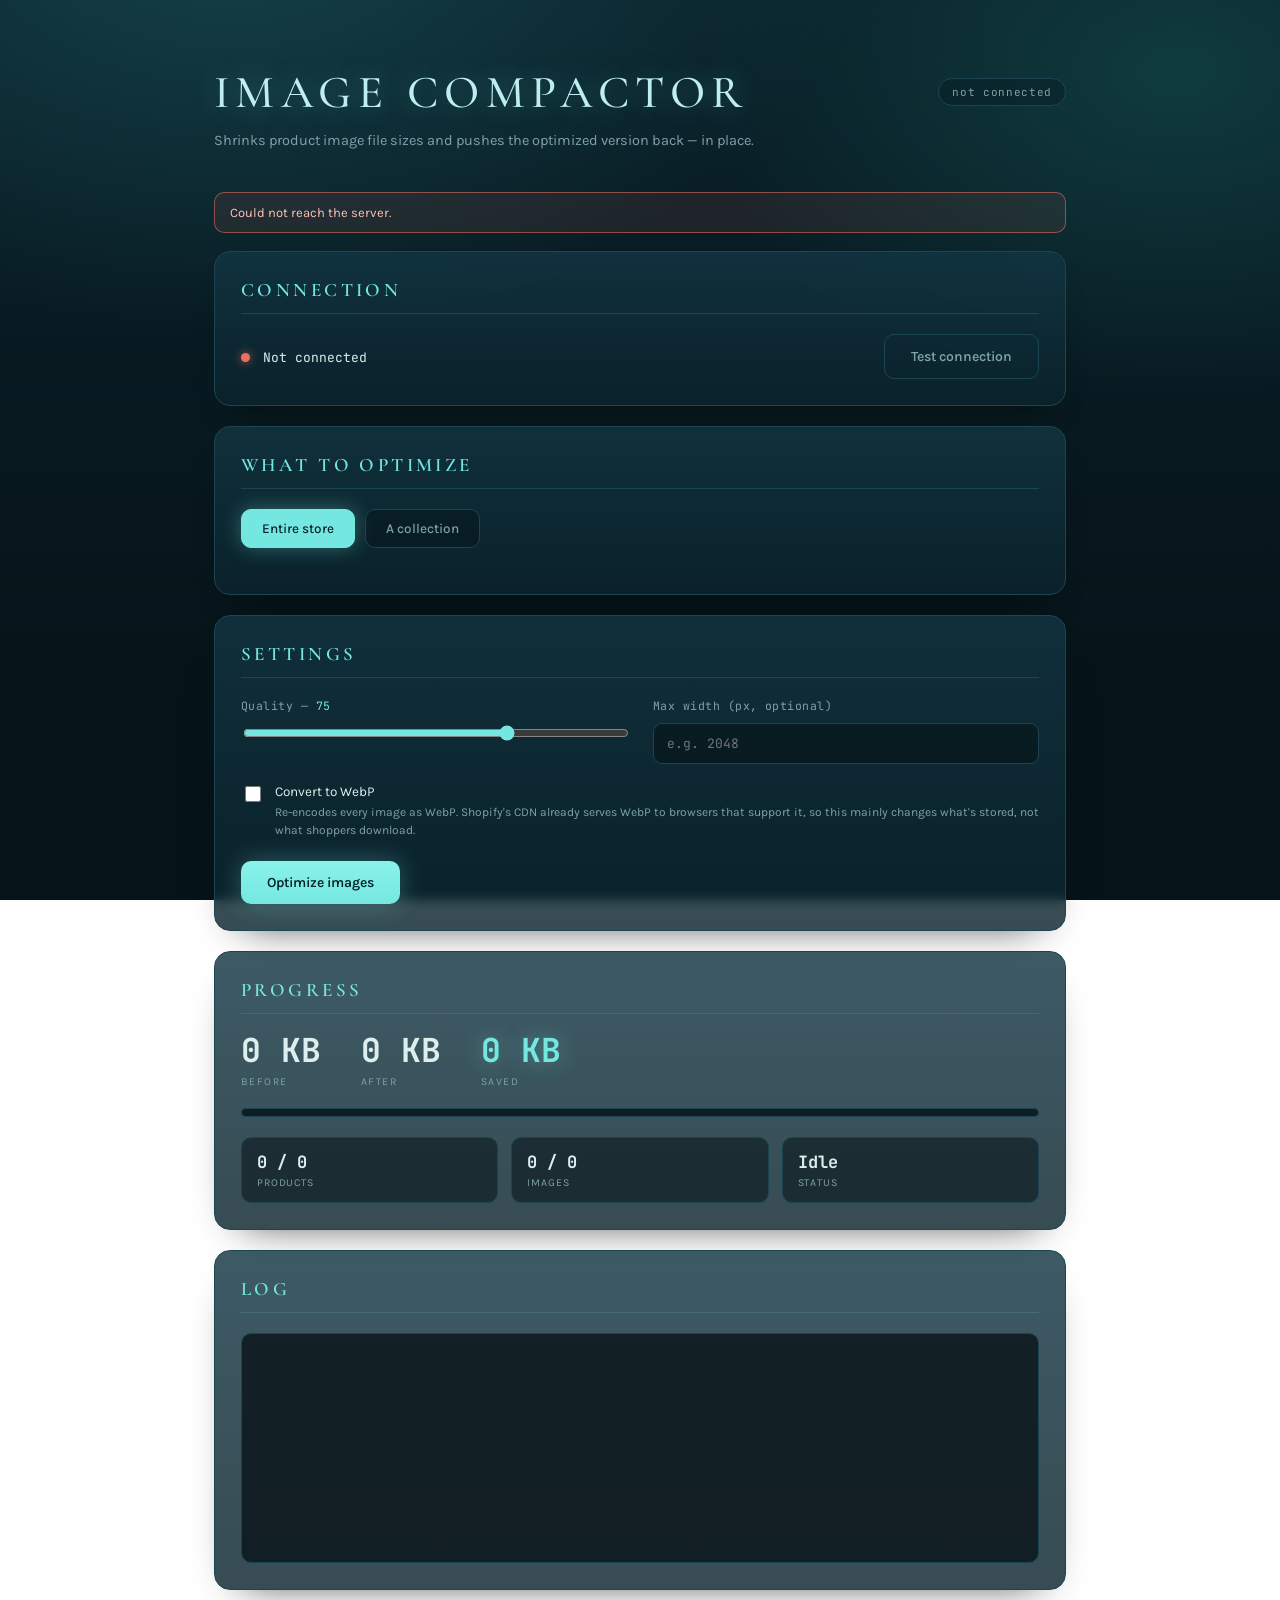
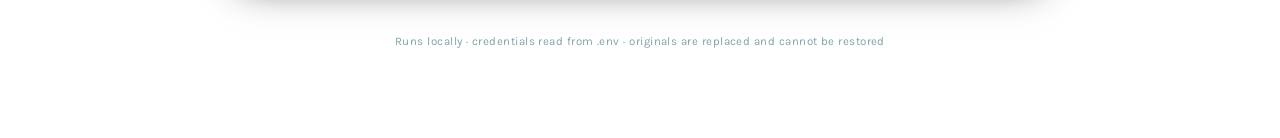
==== templates/index.html @ 8035ce1a "Shopify image optimizer with collection and product scoping" ====
<!DOCTYPE html>
<html lang="en">
<head>
<meta charset="UTF-8">
<meta name="viewport" content="width=device-width, initial-scale=1.0">
<title>Image Compactor — Shopify</title>
<link rel="preconnect" href="https://fonts.googleapis.com">
<link rel="preconnect" href="https://fonts.gstatic.com" crossorigin>
<link href="https://fonts.googleapis.com/css2?family=Cormorant+Garamond:wght@400;500;600&family=Karla:wght@400;500;600&family=JetBrains+Mono:wght@400;500;700&display=swap" rel="stylesheet">
<style>
  :root {
    --abyss:      #061419;
    --deep:       #0a2029;
    --panel:      #0e2c37;
    --panel-soft: #123643;
    --line:       #1b4553;
    --mist:       #dcefee;
    --fog:        #7fa2a9;
    --glow:       #74e8e0;
    --glow-deep:  #2b7d78;
    --ember:      #e0794f;
    --danger:     #ef6f5e;
    --moss:       #7fa85f;

    --display: 'Cormorant Garamond', serif;
    --body:    'Karla', sans-serif;
    --mono:    'JetBrains Mono', monospace;
  }
  * { box-sizing: border-box; }

  body {
    margin: 0;
    min-height: 100vh;
    color: var(--mist);
    font-family: var(--body);
    background:
      radial-gradient(1100px 700px at 18% -8%, #14414a 0%, transparent 58%),
      radial-gradient(900px 600px at 92% 8%, #0f3b3f 0%, transparent 55%),
      linear-gradient(180deg, var(--deep) 0%, var(--abyss) 78%);
    background-attachment: fixed;
  }

  /* ---- ambient spores (signature) ---- */
  .spores { position: fixed; inset: 0; pointer-events: none; overflow: hidden; z-index: 0; }
  .spore {
    position: absolute;
    width: 3px; height: 3px;
    border-radius: 50%;
    background: var(--glow);
    opacity: 0;
    box-shadow: 0 0 8px var(--glow), 0 0 18px rgba(116,232,224,0.55);
    animation: drift linear infinite;
  }
  @keyframes drift {
    0%   { transform: translate3d(0, 12vh, 0) scale(0.7); opacity: 0; }
    15%  { opacity: 0.85; }
    70%  { opacity: 0.5; }
    100% { transform: translate3d(22px, -85vh, 0) scale(1.15); opacity: 0; }
  }
  @media (prefers-reduced-motion: reduce) {
    .spore { animation: none; opacity: 0.35; }
    * { transition: none !important; }
  }

  .wrap { position: relative; z-index: 1; max-width: 900px; margin: 0 auto; padding: 64px 24px 90px; }

  header { display: flex; align-items: center; justify-content: space-between; gap: 14px; flex-wrap: wrap; }
  h1 {
    font-family: var(--display);
    font-weight: 500;
    font-size: 46px;
    letter-spacing: 0.14em;
    text-transform: uppercase;
    margin: 0;
    color: #bfeef0;
    text-shadow: 0 0 26px rgba(116,232,224,0.35), 0 0 60px rgba(116,232,224,0.14);
  }
  .tag {
    font-family: var(--mono); font-size: 11px; letter-spacing: 0.06em;
    color: var(--fog); padding: 6px 13px;
    border: 1px solid var(--line); border-radius: 100px;
    background: rgba(9,32,40,0.6);
  }
  .sub {
    color: var(--fog); font-size: 14.5px; margin: 10px 0 40px; max-width: 60ch;
    line-height: 1.55;
  }

  .panel {
    background: linear-gradient(180deg, rgba(18,54,67,0.82), rgba(11,36,45,0.82));
    border: 1px solid var(--line);
    border-radius: 16px;
    padding: 26px;
    margin-bottom: 20px;
    backdrop-filter: blur(6px);
    box-shadow: 0 18px 40px -28px rgba(0,0,0,0.9);
  }
  .panel h2 {
    font-family: var(--display);
    font-size: 19px; font-weight: 600;
    letter-spacing: 0.18em; text-transform: uppercase;
    color: var(--glow);
    margin: 0 0 20px;
    padding-bottom: 12px;
    border-bottom: 1px solid rgba(116,232,224,0.14);
  }
  .row { display: flex; align-items: center; justify-content: space-between; gap: 16px; flex-wrap: wrap; }

  .status-dot {
    width: 9px; height: 9px; border-radius: 50%; background: var(--fog);
    display: inline-block; margin-right: 9px;
  }
  .status-dot.live { background: var(--glow); box-shadow: 0 0 10px var(--glow), 0 0 22px rgba(116,232,224,0.6); animation: breathe 2s infinite; }
  .status-dot.err { background: var(--danger); box-shadow: 0 0 10px rgba(239,111,94,0.7); }
  @keyframes breathe { 0%,100% { opacity: 1; } 50% { opacity: 0.35; } }

  /* ---- scope ---- */
  .segmented { display: flex; gap: 10px; flex-wrap: wrap; margin-bottom: 20px; }
  .seg {
    font-family: var(--body); font-weight: 500; font-size: 13.5px;
    padding: 11px 20px; border-radius: 10px;
    border: 1px solid var(--line);
    background: rgba(6,20,25,0.5); color: var(--fog);
    cursor: pointer; transition: all .18s ease;
  }
  .seg:hover { color: var(--mist); border-color: var(--glow-deep); }
  .seg.active {
    color: #08222a; background: var(--glow); border-color: var(--glow);
    box-shadow: 0 0 20px rgba(116,232,224,0.35);
  }
  select, input[type=number] {
    width: 100%; background: rgba(6,20,25,0.65);
    border: 1px solid var(--line); color: var(--mist);
    padding: 11px 13px; border-radius: 9px;
    font-family: var(--mono); font-size: 13px;
  }
  select:focus, input:focus { outline: 2px solid var(--glow-deep); outline-offset: 1px; }
  .hidden { display: none !important; }

  /* ---- picker ---- */
  .picker-bar { display: flex; align-items: center; justify-content: space-between; gap: 12px; margin: 18px 0 10px; flex-wrap: wrap; }
  .picker-count { font-family: var(--mono); font-size: 11.5px; color: var(--fog); letter-spacing: 0.03em; }
  .picker-count b { color: var(--glow); font-weight: 700; }
  .link-btn {
    background: none; border: none; color: var(--fog);
    font-family: var(--mono); font-size: 11.5px; cursor: pointer;
    padding: 5px 7px; border-radius: 5px;
  }
  .link-btn:hover { color: var(--glow); }
  .product-list {
    border: 1px solid var(--line); border-radius: 10px;
    max-height: 310px; overflow-y: auto;
    background: rgba(5,17,22,0.6);
  }
  .product-list::-webkit-scrollbar { width: 9px; }
  .product-list::-webkit-scrollbar-thumb { background: var(--glow-deep); border-radius: 5px; }
  .p-row {
    display: flex; align-items: center; gap: 13px;
    padding: 11px 15px; border-bottom: 1px solid rgba(27,69,83,0.7); cursor: pointer;
  }
  .p-row:last-child { border-bottom: none; }
  .p-row:hover { background: rgba(116,232,224,0.05); }
  .p-row input[type=checkbox] { accent-color: var(--glow); width: 16px; height: 16px; flex: none; }
  .p-thumb { width: 36px; height: 36px; border-radius: 7px; object-fit: cover; background: var(--panel-soft); flex: none; }
  .p-title { flex: 1; font-size: 13.5px; }
  .p-meta { font-family: var(--mono); font-size: 11px; color: var(--fog); flex: none; }
  .picker-empty { padding: 26px 15px; color: var(--fog); font-size: 13px; text-align: center; }

  /* ---- settings ---- */
  .controls { display: flex; gap: 26px; flex-wrap: wrap; margin-bottom: 20px; }
  .field { flex: 1; min-width: 190px; }
  .field label {
    display: block; font-size: 11.5px; color: var(--fog);
    margin-bottom: 10px; font-family: var(--mono); letter-spacing: 0.04em;
  }
  .field input[type=range] { width: 100%; accent-color: var(--glow); }
  .field .val { font-family: var(--mono); color: var(--glow); }
  .toggle { display: flex; align-items: flex-start; gap: 11px; margin-bottom: 22px; cursor: pointer; font-size: 13.5px; }
  .toggle input { accent-color: var(--ember); width: 16px; height: 16px; margin-top: 2px; flex: none; }
  .toggle .hint { display: block; color: var(--fog); font-size: 12px; margin-top: 4px; line-height: 1.5; }

  button {
    font-family: var(--body); font-weight: 600; font-size: 14px;
    border: none; border-radius: 10px; padding: 13px 26px; cursor: pointer;
    transition: transform .1s ease, box-shadow .2s ease, opacity .15s ease;
  }
  button:active { transform: scale(0.97); }
  button:disabled { opacity: 0.35; cursor: not-allowed; box-shadow: none; }
  .btn-primary {
    background: linear-gradient(180deg, #8af2ea, var(--glow));
    color: #04222a;
    box-shadow: 0 0 24px rgba(116,232,224,0.3);
  }
  .btn-primary:hover:not(:disabled) { box-shadow: 0 0 34px rgba(116,232,224,0.5); }
  .btn-ghost { background: transparent; color: var(--fog); border: 1px solid var(--line); }
  .btn-ghost:hover:not(:disabled) { color: var(--mist); border-color: var(--glow-deep); }

  /* ---- progress ---- */
  .meter { display: flex; align-items: flex-end; gap: 40px; margin-bottom: 20px; flex-wrap: wrap; }
  .stat .num { font-family: var(--mono); font-size: 33px; font-weight: 700; line-height: 1; }
  .stat .num.saved { color: var(--glow); text-shadow: 0 0 22px rgba(116,232,224,0.4); }
  .stat .label {
    font-size: 10.5px; color: var(--fog); text-transform: uppercase;
    letter-spacing: 0.14em; margin-top: 8px;
  }
  .bar-track {
    height: 9px; background: rgba(5,17,22,0.8); border-radius: 100px;
    overflow: hidden; border: 1px solid var(--line);
  }
  .bar-fill {
    height: 100%; width: 0%;
    background: linear-gradient(90deg, var(--glow-deep), var(--glow));
    box-shadow: 0 0 16px rgba(116,232,224,0.65);
    transition: width .45s ease;
  }
  .grid3 { display: grid; grid-template-columns: repeat(3, 1fr); gap: 13px; margin-top: 20px; }
  .mini { background: rgba(5,17,22,0.55); border: 1px solid var(--line); border-radius: 10px; padding: 13px 15px; }
  .mini .n { font-family: var(--mono); font-size: 17px; font-weight: 700; }
  .mini .l { font-size: 10.5px; color: var(--fog); margin-top: 3px; letter-spacing: 0.08em; text-transform: uppercase; }

  .log {
    background: rgba(4,14,18,0.75); border: 1px solid var(--line); border-radius: 10px;
    padding: 16px 18px; height: 230px; overflow-y: auto;
    font-family: var(--mono); font-size: 12.5px; color: #a8c4c9; line-height: 1.65;
  }
  .log div.err-line { color: var(--danger); }
  .log div.ok-line { color: var(--glow); }
  .log::-webkit-scrollbar { width: 9px; }
  .log::-webkit-scrollbar-thumb { background: var(--glow-deep); border-radius: 5px; }

  .error-banner {
    background: rgba(239,111,94,0.09); border: 1px solid rgba(239,111,94,0.55);
    color: #ffc3b6; padding: 12px 15px; border-radius: 10px;
    font-size: 13px; margin-bottom: 18px; display: none;
  }
  footer {
    text-align: center; color: var(--fog); font-size: 11.5px;
    margin-top: 44px; letter-spacing: 0.04em;
  }
  @media (max-width: 600px) {
    h1 { font-size: 34px; }
    .grid3 { grid-template-columns: 1fr; }
    .meter { gap: 26px; }
  }
</style>
</head>
<body>
<div class="spores" id="spores" aria-hidden="true"></div>

<div class="wrap">
  <header>
    <h1>Image Compactor</h1>
    <span class="tag" id="shop-tag">not connected</span>
  </header>
  <p class="sub">Shrinks product image file sizes and pushes the optimized version back — in place.</p>

  <div class="error-banner" id="error-banner"></div>

  <div class="panel">
    <h2>Connection</h2>
    <div class="row">
      <div>
        <span class="status-dot" id="conn-dot"></span>
        <span id="conn-text" style="font-family: var(--mono); font-size: 13px;">Checking .env credentials…</span>
      </div>
      <button class="btn-ghost" id="test-btn">Test connection</button>
    </div>
  </div>

  <div class="panel">
    <h2>What to optimize</h2>
    <div class="segmented">
      <button class="seg active" data-scope="store">Entire store</button>
      <button class="seg" data-scope="collection">A collection</button>
    </div>

    <div id="collection-area" class="hidden">
      <div class="field">
        <label>Collection</label>
        <select id="collection-select"><option value="">Loading collections…</option></select>
      </div>

      <div class="picker-bar">
        <span class="picker-count" id="picker-count">No products loaded</span>
        <span>
          <button class="link-btn" id="select-all">Select all</button>
          <button class="link-btn" id="select-none">Clear</button>
        </span>
      </div>
      <div class="product-list" id="product-list">
        <div class="picker-empty">Choose a collection to list its products.</div>
      </div>
    </div>
  </div>

  <div class="panel">
    <h2>Settings</h2>
    <div class="controls">
      <div class="field">
        <label>Quality — <span class="val" id="quality-val">75</span></label>
        <input type="range" id="quality" min="30" max="95" value="75">
      </div>
      <div class="field">
        <label>Max width (px, optional)</label>
        <input type="number" id="max-width" placeholder="e.g. 2048" min="200">
      </div>
    </div>
    <label class="toggle">
      <input type="checkbox" id="force-webp">
      <span>Convert to WebP
        <span class="hint">Re-encodes every image as WebP. Shopify's CDN already serves WebP to browsers that support it, so this mainly changes what's stored, not what shoppers download.</span>
      </span>
    </label>
    <div class="row">
      <button class="btn-primary" id="start-btn">Optimize images</button>
      <button class="btn-ghost" id="stop-btn" style="display:none;">Stop</button>
    </div>
  </div>

  <div class="panel">
    <h2>Progress</h2>
    <div class="meter">
      <div class="stat"><div class="num" id="before-num">0 KB</div><div class="label">Before</div></div>
      <div class="stat"><div class="num" id="after-num">0 KB</div><div class="label">After</div></div>
      <div class="stat"><div class="num saved" id="saved-num">0 KB</div><div class="label">Saved</div></div>
    </div>
    <div class="bar-track"><div class="bar-fill" id="bar-fill"></div></div>
    <div class="grid3">
      <div class="mini"><div class="n" id="mini-products">0 / 0</div><div class="l">Products</div></div>
      <div class="mini"><div class="n" id="mini-images">0 / 0</div><div class="l">Images</div></div>
      <div class="mini"><div class="n" id="mini-status">Idle</div><div class="l">Status</div></div>
    </div>
  </div>

  <div class="panel">
    <h2>Log</h2>
    <div class="log" id="log"></div>
  </div>

  <footer>Runs locally · credentials read from .env · originals are replaced and cannot be restored</footer>
</div>

<script>
const $ = id => document.getElementById(id);

/* ambient spores */
(function () {
  const layer = $('spores');
  for (let i = 0; i < 16; i++) {
    const s = document.createElement('span');
    s.className = 'spore';
    s.style.left = Math.random() * 100 + '%';
    s.style.bottom = '-10px';
    s.style.animationDuration = (16 + Math.random() * 18) + 's';
    s.style.animationDelay = (-Math.random() * 24) + 's';
    const scale = 0.6 + Math.random() * 1.1;
    s.style.width = s.style.height = (3 * scale).toFixed(1) + 'px';
    layer.appendChild(s);
  }
})();

const qualityEl = $('quality'), qualityVal = $('quality-val');
const maxWidthEl = $('max-width'), forceWebpEl = $('force-webp');
const startBtn = $('start-btn'), stopBtn = $('stop-btn'), testBtn = $('test-btn');
const connDot = $('conn-dot'), connText = $('conn-text'), shopTag = $('shop-tag');
const errorBanner = $('error-banner'), logEl = $('log');
const collectionArea = $('collection-area'), collectionSelect = $('collection-select');
const productList = $('product-list'), pickerCount = $('picker-count');

let scope = 'store';
let products = [];
let selected = new Set();
let collectionsLoaded = false;

qualityEl.addEventListener('input', () => qualityVal.textContent = qualityEl.value);

function fmtBytes(n) {
  if (n >= 1024 * 1024) return (n / (1024 * 1024)).toFixed(2) + ' MB';
  return Math.round(n / 1024) + ' KB';
}
function showError(msg) { errorBanner.style.display = 'block'; errorBanner.textContent = msg; }
function hideError() { errorBanner.style.display = 'none'; }

/* ---------- scope ---------- */
document.querySelectorAll('.seg').forEach(btn => {
  btn.addEventListener('click', () => {
    document.querySelectorAll('.seg').forEach(b => b.classList.remove('active'));
    btn.classList.add('active');
    scope = btn.dataset.scope;
    collectionArea.classList.toggle('hidden', scope !== 'collection');
    if (scope === 'collection' && !collectionsLoaded) loadCollections();
  });
});

async function loadCollections() {
  try {
    const res = await fetch('/api/collections');
    const data = await res.json();
    if (!data.ok) { showError(data.error); return; }
    collectionsLoaded = true;
    collectionSelect.innerHTML = '<option value="">Choose a collection…</option>';
    data.collections.forEach(c => {
      const opt = document.createElement('option');
      opt.value = c.id;
      opt.textContent = c.products_count != null ? `${c.title} (${c.products_count})` : c.title;
      collectionSelect.appendChild(opt);
    });
    if (!data.collections.length) {
      collectionSelect.innerHTML = '<option value="">No collections found</option>';
    }
  } catch (e) {
    showError('Could not load collections.');
  }
}

collectionSelect.addEventListener('change', () => {
  if (collectionSelect.value) loadProducts(collectionSelect.value);
});

async function loadProducts(collectionId) {
  productList.innerHTML = '<div class="picker-empty">Loading products…</div>';
  pickerCount.textContent = 'Loading…';
  try {
    const res = await fetch('/api/products?collection_id=' + encodeURIComponent(collectionId));
    const data = await res.json();
    if (!data.ok) { showError(data.error); productList.innerHTML = ''; return; }
    products = data.products;
    selected = new Set(products.map(p => p.id));
    renderProducts();
  } catch (e) {
    showError('Could not load products.');
  }
}

function renderProducts() {
  if (!products.length) {
    productList.innerHTML = '<div class="picker-empty">This collection has no products.</div>';
    updateCount();
    return;
  }
  productList.innerHTML = '';
  products.forEach(p => {
    const row = document.createElement('label');
    row.className = 'p-row';

    const cb = document.createElement('input');
    cb.type = 'checkbox';
    cb.checked = selected.has(p.id);
    cb.addEventListener('change', () => {
      cb.checked ? selected.add(p.id) : selected.delete(p.id);
      updateCount();
    });

    const thumb = document.createElement('img');
    thumb.className = 'p-thumb';
    if (p.thumbnail) thumb.src = p.thumbnail;

    const title = document.createElement('span');
    title.className = 'p-title';
    title.textContent = p.title;

    const meta = document.createElement('span');
    meta.className = 'p-meta';
    meta.textContent = p.image_count + (p.image_count === 1 ? ' image' : ' images');

    row.append(cb, thumb, title, meta);
    productList.appendChild(row);
  });
  updateCount();
}

function updateCount() {
  const imgs = products.filter(p => selected.has(p.id)).reduce((s, p) => s + p.image_count, 0);
  pickerCount.innerHTML = products.length
    ? `<b>${selected.size}</b> of ${products.length} products · ${imgs} images`
    : 'No products loaded';
}

$('select-all').addEventListener('click', () => { selected = new Set(products.map(p => p.id)); renderProducts(); });
$('select-none').addEventListener('click', () => { selected = new Set(); renderProducts(); });

/* ---------- job ---------- */
async function testConnection() {
  connDot.className = 'status-dot';
  connText.textContent = 'Testing…';
  try {
    const res = await fetch('/api/test-connection', { method: 'POST' });
    const data = await res.json();
    if (data.ok) {
      connDot.className = 'status-dot live';
      connText.textContent = 'Connected';
      shopTag.textContent = data.shop_name;
      hideError();
    } else {
      connDot.className = 'status-dot err';
      connText.textContent = 'Not connected';
      showError(data.error);
    }
  } catch (e) {
    connDot.className = 'status-dot err';
    connText.textContent = 'Not connected';
    showError('Could not reach the server.');
  }
}

async function startJob() {
  hideError();
  const body = {
    quality: parseInt(qualityEl.value, 10),
    max_width: maxWidthEl.value ? parseInt(maxWidthEl.value, 10) : null,
    force_webp: forceWebpEl.checked,
    scope: scope,
  };

  if (scope === 'collection') {
    if (!collectionSelect.value) { showError('Choose a collection first.'); return; }
    if (!selected.size) { showError('Select at least one product.'); return; }
    if (selected.size === products.length) {
      body.collection_id = collectionSelect.value;
    } else {
      body.scope = 'products';
      body.product_ids = [...selected];
    }
  }

  const res = await fetch('/api/start', {
    method: 'POST',
    headers: { 'Content-Type': 'application/json' },
    body: JSON.stringify(body),
  });
  const data = await res.json();
  if (!data.ok) { showError(data.error); return; }
  startBtn.disabled = true;
  stopBtn.style.display = 'inline-block';
  poll();
}

async function stopJob() { await fetch('/api/stop', { method: 'POST' }); }

let polling = null;

function renderLogLine(line) {
  const div = document.createElement('div');
  if (line.includes('Failed') || line.includes('Error')) div.className = 'err-line';
  else if (line.includes('Optimized')) div.className = 'ok-line';
  div.textContent = line;
  return div;
}

async function poll() {
  if (polling) clearTimeout(polling);
  const res = await fetch('/api/status');
  const s = await res.json();

  $('mini-products').textContent = `${s.processed_products} / ${s.total_products}`;
  $('mini-images').textContent = `${s.processed_images} / ${s.total_images}`;
  $('mini-status').textContent = s.status.charAt(0).toUpperCase() + s.status.slice(1);

  $('before-num').textContent = fmtBytes(s.bytes_before);
  $('after-num').textContent = fmtBytes(s.bytes_after);
  $('saved-num').textContent = fmtBytes(s.bytes_before - s.bytes_after);

  const pct = s.total_images ? Math.round(100 * s.processed_images / s.total_images) : 0;
  $('bar-fill').style.width = pct + '%';

  logEl.innerHTML = '';
  s.log.forEach(line => logEl.appendChild(renderLogLine(line)));
  logEl.scrollTop = logEl.scrollHeight;

  if (s.shop_name) shopTag.textContent = s.shop_name;

  if (s.status === 'running' || s.status === 'scanning') {
    polling = setTimeout(poll, 1200);
  } else {
    startBtn.disabled = false;
    stopBtn.style.display = 'none';
    if (s.status === 'error') showError('Job failed — check the log for details.');
  }
}

startBtn.addEventListener('click', startJob);
stopBtn.addEventListener('click', stopJob);
testBtn.addEventListener('click', testConnection);

testConnection();
poll();
</script>
</body>
</html>
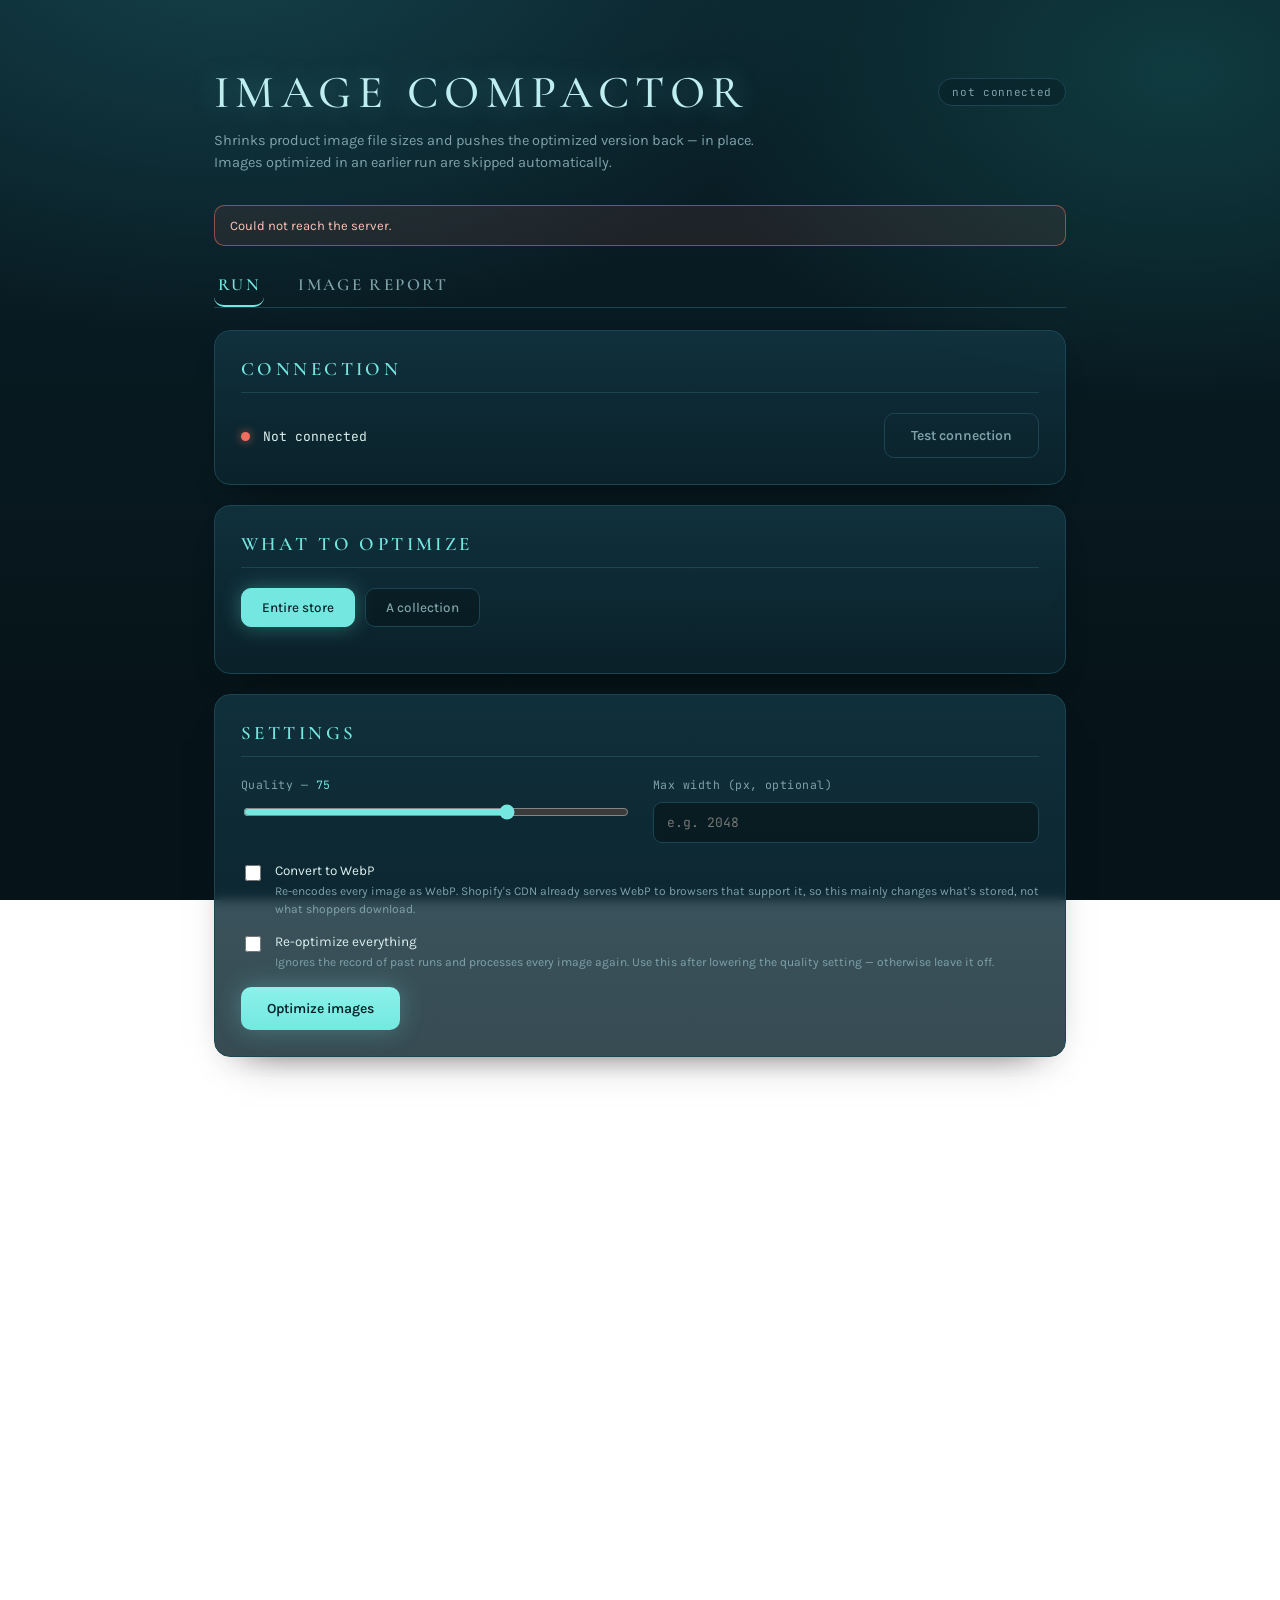
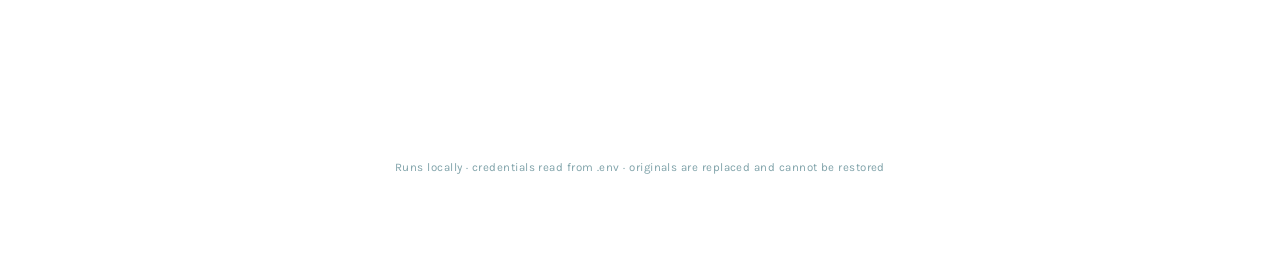
==== commit 1dcdda9e: "chamnge in the image code" ====
--- a/templates/index.html
+++ b/templates/index.html
@@ -9,239 +9,198 @@
 <link href="https://fonts.googleapis.com/css2?family=Cormorant+Garamond:wght@400;500;600&family=Karla:wght@400;500;600&family=JetBrains+Mono:wght@400;500;700&display=swap" rel="stylesheet">
 <style>
   :root {
-    --abyss:      #061419;
-    --deep:       #0a2029;
-    --panel:      #0e2c37;
-    --panel-soft: #123643;
-    --line:       #1b4553;
-    --mist:       #dcefee;
-    --fog:        #7fa2a9;
-    --glow:       #74e8e0;
-    --glow-deep:  #2b7d78;
-    --ember:      #e0794f;
-    --danger:     #ef6f5e;
-    --moss:       #7fa85f;
-
-    --display: 'Cormorant Garamond', serif;
-    --body:    'Karla', sans-serif;
-    --mono:    'JetBrains Mono', monospace;
+    --abyss:#061419; --deep:#0a2029; --panel-soft:#123643; --line:#1b4553;
+    --mist:#dcefee; --fog:#7fa2a9; --glow:#74e8e0; --glow-deep:#2b7d78;
+    --ember:#e0794f; --danger:#ef6f5e; --moss:#8fbf6a;
+    --display:'Cormorant Garamond',serif; --body:'Karla',sans-serif; --mono:'JetBrains Mono',monospace;
   }
   * { box-sizing: border-box; }
-
   body {
-    margin: 0;
-    min-height: 100vh;
-    color: var(--mist);
-    font-family: var(--body);
+    margin:0; min-height:100vh; color:var(--mist); font-family:var(--body);
     background:
       radial-gradient(1100px 700px at 18% -8%, #14414a 0%, transparent 58%),
       radial-gradient(900px 600px at 92% 8%, #0f3b3f 0%, transparent 55%),
       linear-gradient(180deg, var(--deep) 0%, var(--abyss) 78%);
     background-attachment: fixed;
   }
-
-  /* ---- ambient spores (signature) ---- */
-  .spores { position: fixed; inset: 0; pointer-events: none; overflow: hidden; z-index: 0; }
+  .spores { position:fixed; inset:0; pointer-events:none; overflow:hidden; z-index:0; }
   .spore {
-    position: absolute;
-    width: 3px; height: 3px;
-    border-radius: 50%;
-    background: var(--glow);
-    opacity: 0;
-    box-shadow: 0 0 8px var(--glow), 0 0 18px rgba(116,232,224,0.55);
-    animation: drift linear infinite;
+    position:absolute; width:3px; height:3px; border-radius:50%; background:var(--glow); opacity:0;
+    box-shadow:0 0 8px var(--glow), 0 0 18px rgba(116,232,224,.55); animation:drift linear infinite;
   }
   @keyframes drift {
-    0%   { transform: translate3d(0, 12vh, 0) scale(0.7); opacity: 0; }
-    15%  { opacity: 0.85; }
-    70%  { opacity: 0.5; }
-    100% { transform: translate3d(22px, -85vh, 0) scale(1.15); opacity: 0; }
-  }
-  @media (prefers-reduced-motion: reduce) {
-    .spore { animation: none; opacity: 0.35; }
-    * { transition: none !important; }
-  }
-
-  .wrap { position: relative; z-index: 1; max-width: 900px; margin: 0 auto; padding: 64px 24px 90px; }
-
-  header { display: flex; align-items: center; justify-content: space-between; gap: 14px; flex-wrap: wrap; }
+    0% { transform:translate3d(0,12vh,0) scale(.7); opacity:0; }
+    15% { opacity:.85; } 70% { opacity:.5; }
+    100% { transform:translate3d(22px,-85vh,0) scale(1.15); opacity:0; }
+  }
+  @media (prefers-reduced-motion: reduce) { .spore { animation:none; opacity:.35; } * { transition:none !important; } }
+
+  .wrap { position:relative; z-index:1; max-width:900px; margin:0 auto; padding:64px 24px 90px; }
+  header { display:flex; align-items:center; justify-content:space-between; gap:14px; flex-wrap:wrap; }
   h1 {
-    font-family: var(--display);
-    font-weight: 500;
-    font-size: 46px;
-    letter-spacing: 0.14em;
-    text-transform: uppercase;
-    margin: 0;
-    color: #bfeef0;
-    text-shadow: 0 0 26px rgba(116,232,224,0.35), 0 0 60px rgba(116,232,224,0.14);
+    font-family:var(--display); font-weight:500; font-size:46px; letter-spacing:.14em;
+    text-transform:uppercase; margin:0; color:#bfeef0;
+    text-shadow:0 0 26px rgba(116,232,224,.35), 0 0 60px rgba(116,232,224,.14);
   }
   .tag {
-    font-family: var(--mono); font-size: 11px; letter-spacing: 0.06em;
-    color: var(--fog); padding: 6px 13px;
-    border: 1px solid var(--line); border-radius: 100px;
-    background: rgba(9,32,40,0.6);
-  }
-  .sub {
-    color: var(--fog); font-size: 14.5px; margin: 10px 0 40px; max-width: 60ch;
-    line-height: 1.55;
-  }
+    font-family:var(--mono); font-size:11px; letter-spacing:.06em; color:var(--fog);
+    padding:6px 13px; border:1px solid var(--line); border-radius:100px; background:rgba(9,32,40,.6);
+  }
+  .sub { color:var(--fog); font-size:14.5px; margin:10px 0 30px; max-width:60ch; line-height:1.55; }
+
+  /* ---- tabs ---- */
+  .tabs { display:flex; gap:8px; margin-bottom:22px; border-bottom:1px solid var(--line); }
+  .tab {
+    font-family:var(--display); font-size:17px; font-weight:600; letter-spacing:.14em;
+    text-transform:uppercase; background:none; border:none; color:var(--fog);
+    padding:10px 4px; margin-right:22px; cursor:pointer; border-bottom:2px solid transparent;
+    transition:color .18s ease, border-color .18s ease;
+  }
+  .tab:hover { color:var(--mist); }
+  .tab.active { color:var(--glow); border-bottom-color:var(--glow); }
 
   .panel {
-    background: linear-gradient(180deg, rgba(18,54,67,0.82), rgba(11,36,45,0.82));
-    border: 1px solid var(--line);
-    border-radius: 16px;
-    padding: 26px;
-    margin-bottom: 20px;
-    backdrop-filter: blur(6px);
-    box-shadow: 0 18px 40px -28px rgba(0,0,0,0.9);
+    background:linear-gradient(180deg, rgba(18,54,67,.82), rgba(11,36,45,.82));
+    border:1px solid var(--line); border-radius:16px; padding:26px; margin-bottom:20px;
+    backdrop-filter:blur(6px); box-shadow:0 18px 40px -28px rgba(0,0,0,.9);
   }
   .panel h2 {
-    font-family: var(--display);
-    font-size: 19px; font-weight: 600;
-    letter-spacing: 0.18em; text-transform: uppercase;
-    color: var(--glow);
-    margin: 0 0 20px;
-    padding-bottom: 12px;
-    border-bottom: 1px solid rgba(116,232,224,0.14);
-  }
-  .row { display: flex; align-items: center; justify-content: space-between; gap: 16px; flex-wrap: wrap; }
-
-  .status-dot {
-    width: 9px; height: 9px; border-radius: 50%; background: var(--fog);
-    display: inline-block; margin-right: 9px;
-  }
-  .status-dot.live { background: var(--glow); box-shadow: 0 0 10px var(--glow), 0 0 22px rgba(116,232,224,0.6); animation: breathe 2s infinite; }
-  .status-dot.err { background: var(--danger); box-shadow: 0 0 10px rgba(239,111,94,0.7); }
-  @keyframes breathe { 0%,100% { opacity: 1; } 50% { opacity: 0.35; } }
-
-  /* ---- scope ---- */
-  .segmented { display: flex; gap: 10px; flex-wrap: wrap; margin-bottom: 20px; }
+    font-family:var(--display); font-size:19px; font-weight:600; letter-spacing:.18em;
+    text-transform:uppercase; color:var(--glow); margin:0 0 20px; padding-bottom:12px;
+    border-bottom:1px solid rgba(116,232,224,.14);
+  }
+  .row { display:flex; align-items:center; justify-content:space-between; gap:16px; flex-wrap:wrap; }
+
+  .status-dot { width:9px; height:9px; border-radius:50%; background:var(--fog); display:inline-block; margin-right:9px; }
+  .status-dot.live { background:var(--glow); box-shadow:0 0 10px var(--glow),0 0 22px rgba(116,232,224,.6); animation:breathe 2s infinite; }
+  .status-dot.err { background:var(--danger); box-shadow:0 0 10px rgba(239,111,94,.7); }
+  @keyframes breathe { 0%,100% { opacity:1; } 50% { opacity:.35; } }
+
+  .segmented { display:flex; gap:10px; flex-wrap:wrap; margin-bottom:20px; }
   .seg {
-    font-family: var(--body); font-weight: 500; font-size: 13.5px;
-    padding: 11px 20px; border-radius: 10px;
-    border: 1px solid var(--line);
-    background: rgba(6,20,25,0.5); color: var(--fog);
-    cursor: pointer; transition: all .18s ease;
-  }
-  .seg:hover { color: var(--mist); border-color: var(--glow-deep); }
-  .seg.active {
-    color: #08222a; background: var(--glow); border-color: var(--glow);
-    box-shadow: 0 0 20px rgba(116,232,224,0.35);
-  }
+    font-family:var(--body); font-weight:500; font-size:13.5px; padding:11px 20px;
+    border-radius:10px; border:1px solid var(--line); background:rgba(6,20,25,.5);
+    color:var(--fog); cursor:pointer; transition:all .18s ease;
+  }
+  .seg:hover { color:var(--mist); border-color:var(--glow-deep); }
+  .seg.active { color:#08222a; background:var(--glow); border-color:var(--glow); box-shadow:0 0 20px rgba(116,232,224,.35); }
+
   select, input[type=number] {
-    width: 100%; background: rgba(6,20,25,0.65);
-    border: 1px solid var(--line); color: var(--mist);
-    padding: 11px 13px; border-radius: 9px;
-    font-family: var(--mono); font-size: 13px;
-  }
-  select:focus, input:focus { outline: 2px solid var(--glow-deep); outline-offset: 1px; }
-  .hidden { display: none !important; }
-
-  /* ---- picker ---- */
-  .picker-bar { display: flex; align-items: center; justify-content: space-between; gap: 12px; margin: 18px 0 10px; flex-wrap: wrap; }
-  .picker-count { font-family: var(--mono); font-size: 11.5px; color: var(--fog); letter-spacing: 0.03em; }
-  .picker-count b { color: var(--glow); font-weight: 700; }
+    width:100%; background:rgba(6,20,25,.65); border:1px solid var(--line); color:var(--mist);
+    padding:11px 13px; border-radius:9px; font-family:var(--mono); font-size:13px;
+  }
+  select:focus, input:focus { outline:2px solid var(--glow-deep); outline-offset:1px; }
+  .hidden { display:none !important; }
+
+  .picker-bar { display:flex; align-items:center; justify-content:space-between; gap:12px; margin:18px 0 10px; flex-wrap:wrap; }
+  .picker-count { font-family:var(--mono); font-size:11.5px; color:var(--fog); letter-spacing:.03em; }
+  .picker-count b { color:var(--glow); font-weight:700; }
+  .picker-count .done-note { color:var(--moss); }
   .link-btn {
-    background: none; border: none; color: var(--fog);
-    font-family: var(--mono); font-size: 11.5px; cursor: pointer;
-    padding: 5px 7px; border-radius: 5px;
-  }
-  .link-btn:hover { color: var(--glow); }
-  .product-list {
-    border: 1px solid var(--line); border-radius: 10px;
-    max-height: 310px; overflow-y: auto;
-    background: rgba(5,17,22,0.6);
-  }
-  .product-list::-webkit-scrollbar { width: 9px; }
-  .product-list::-webkit-scrollbar-thumb { background: var(--glow-deep); border-radius: 5px; }
-  .p-row {
-    display: flex; align-items: center; gap: 13px;
-    padding: 11px 15px; border-bottom: 1px solid rgba(27,69,83,0.7); cursor: pointer;
-  }
-  .p-row:last-child { border-bottom: none; }
-  .p-row:hover { background: rgba(116,232,224,0.05); }
-  .p-row input[type=checkbox] { accent-color: var(--glow); width: 16px; height: 16px; flex: none; }
-  .p-thumb { width: 36px; height: 36px; border-radius: 7px; object-fit: cover; background: var(--panel-soft); flex: none; }
-  .p-title { flex: 1; font-size: 13.5px; }
-  .p-meta { font-family: var(--mono); font-size: 11px; color: var(--fog); flex: none; }
-  .picker-empty { padding: 26px 15px; color: var(--fog); font-size: 13px; text-align: center; }
-
-  /* ---- settings ---- */
-  .controls { display: flex; gap: 26px; flex-wrap: wrap; margin-bottom: 20px; }
-  .field { flex: 1; min-width: 190px; }
-  .field label {
-    display: block; font-size: 11.5px; color: var(--fog);
-    margin-bottom: 10px; font-family: var(--mono); letter-spacing: 0.04em;
-  }
-  .field input[type=range] { width: 100%; accent-color: var(--glow); }
-  .field .val { font-family: var(--mono); color: var(--glow); }
-  .toggle { display: flex; align-items: flex-start; gap: 11px; margin-bottom: 22px; cursor: pointer; font-size: 13.5px; }
-  .toggle input { accent-color: var(--ember); width: 16px; height: 16px; margin-top: 2px; flex: none; }
-  .toggle .hint { display: block; color: var(--fog); font-size: 12px; margin-top: 4px; line-height: 1.5; }
+    background:none; border:none; color:var(--fog); font-family:var(--mono);
+    font-size:11.5px; cursor:pointer; padding:5px 7px; border-radius:5px;
+  }
+  .link-btn:hover { color:var(--glow); }
+  .link-btn.danger:hover { color:var(--danger); }
+
+  .product-list { border:1px solid var(--line); border-radius:10px; max-height:310px; overflow-y:auto; background:rgba(5,17,22,.6); }
+  .product-list::-webkit-scrollbar, .report-list::-webkit-scrollbar { width:9px; }
+  .product-list::-webkit-scrollbar-thumb, .report-list::-webkit-scrollbar-thumb { background:var(--glow-deep); border-radius:5px; }
+  .p-row { display:flex; align-items:center; gap:13px; padding:11px 15px; border-bottom:1px solid rgba(27,69,83,.7); cursor:pointer; }
+  .p-row:last-child { border-bottom:none; }
+  .p-row:hover { background:rgba(116,232,224,.05); }
+  .p-row.is-done .p-title { color:var(--fog); }
+  .p-row input[type=checkbox] { accent-color:var(--glow); width:16px; height:16px; flex:none; }
+  .p-thumb { width:36px; height:36px; border-radius:7px; object-fit:cover; background:var(--panel-soft); flex:none; }
+  .p-row.is-done .p-thumb { opacity:.55; }
+  .p-title { flex:1; font-size:13.5px; }
+  .p-meta { font-family:var(--mono); font-size:11px; color:var(--fog); flex:none; }
+  .badge {
+    font-family:var(--mono); font-size:10px; letter-spacing:.06em; padding:3px 8px;
+    border-radius:100px; flex:none; color:var(--moss);
+    border:1px solid rgba(143,191,106,.45); background:rgba(143,191,106,.09);
+  }
+  .badge.partial { color:var(--ember); border-color:rgba(224,121,79,.45); background:rgba(224,121,79,.09); }
+  .badge.none { color:var(--fog); border-color:var(--line); background:rgba(127,162,169,.07); }
+  .picker-empty { padding:26px 15px; color:var(--fog); font-size:13px; text-align:center; }
+
+  .controls { display:flex; gap:26px; flex-wrap:wrap; margin-bottom:20px; }
+  .field { flex:1; min-width:190px; }
+  .field label { display:block; font-size:11.5px; color:var(--fog); margin-bottom:10px; font-family:var(--mono); letter-spacing:.04em; }
+  .field input[type=range] { width:100%; accent-color:var(--glow); }
+  .field .val { font-family:var(--mono); color:var(--glow); }
+  .toggle { display:flex; align-items:flex-start; gap:11px; margin-bottom:16px; cursor:pointer; font-size:13.5px; }
+  .toggle input { accent-color:var(--ember); width:16px; height:16px; margin-top:2px; flex:none; }
+  .toggle .hint { display:block; color:var(--fog); font-size:12px; margin-top:4px; line-height:1.5; }
 
   button {
-    font-family: var(--body); font-weight: 600; font-size: 14px;
-    border: none; border-radius: 10px; padding: 13px 26px; cursor: pointer;
-    transition: transform .1s ease, box-shadow .2s ease, opacity .15s ease;
-  }
-  button:active { transform: scale(0.97); }
-  button:disabled { opacity: 0.35; cursor: not-allowed; box-shadow: none; }
-  .btn-primary {
-    background: linear-gradient(180deg, #8af2ea, var(--glow));
-    color: #04222a;
-    box-shadow: 0 0 24px rgba(116,232,224,0.3);
-  }
-  .btn-primary:hover:not(:disabled) { box-shadow: 0 0 34px rgba(116,232,224,0.5); }
-  .btn-ghost { background: transparent; color: var(--fog); border: 1px solid var(--line); }
-  .btn-ghost:hover:not(:disabled) { color: var(--mist); border-color: var(--glow-deep); }
-
-  /* ---- progress ---- */
-  .meter { display: flex; align-items: flex-end; gap: 40px; margin-bottom: 20px; flex-wrap: wrap; }
-  .stat .num { font-family: var(--mono); font-size: 33px; font-weight: 700; line-height: 1; }
-  .stat .num.saved { color: var(--glow); text-shadow: 0 0 22px rgba(116,232,224,0.4); }
-  .stat .label {
-    font-size: 10.5px; color: var(--fog); text-transform: uppercase;
-    letter-spacing: 0.14em; margin-top: 8px;
-  }
-  .bar-track {
-    height: 9px; background: rgba(5,17,22,0.8); border-radius: 100px;
-    overflow: hidden; border: 1px solid var(--line);
-  }
-  .bar-fill {
-    height: 100%; width: 0%;
-    background: linear-gradient(90deg, var(--glow-deep), var(--glow));
-    box-shadow: 0 0 16px rgba(116,232,224,0.65);
-    transition: width .45s ease;
-  }
-  .grid3 { display: grid; grid-template-columns: repeat(3, 1fr); gap: 13px; margin-top: 20px; }
-  .mini { background: rgba(5,17,22,0.55); border: 1px solid var(--line); border-radius: 10px; padding: 13px 15px; }
-  .mini .n { font-family: var(--mono); font-size: 17px; font-weight: 700; }
-  .mini .l { font-size: 10.5px; color: var(--fog); margin-top: 3px; letter-spacing: 0.08em; text-transform: uppercase; }
+    font-family:var(--body); font-weight:600; font-size:14px; border:none; border-radius:10px;
+    padding:13px 26px; cursor:pointer; transition:transform .1s ease, box-shadow .2s ease, opacity .15s ease;
+  }
+  button:active { transform:scale(.97); }
+  button:disabled { opacity:.35; cursor:not-allowed; box-shadow:none; }
+  .btn-primary { background:linear-gradient(180deg,#8af2ea,var(--glow)); color:#04222a; box-shadow:0 0 24px rgba(116,232,224,.3); }
+  .btn-primary:hover:not(:disabled) { box-shadow:0 0 34px rgba(116,232,224,.5); }
+  .btn-ghost { background:transparent; color:var(--fog); border:1px solid var(--line); }
+  .btn-ghost:hover:not(:disabled) { color:var(--mist); border-color:var(--glow-deep); }
+
+  .meter { display:flex; align-items:flex-end; gap:40px; margin-bottom:20px; flex-wrap:wrap; }
+  .stat .num { font-family:var(--mono); font-size:33px; font-weight:700; line-height:1; }
+  .stat .num.saved { color:var(--glow); text-shadow:0 0 22px rgba(116,232,224,.4); }
+  .stat .label { font-size:10.5px; color:var(--fog); text-transform:uppercase; letter-spacing:.14em; margin-top:8px; }
+  .bar-track { height:9px; background:rgba(5,17,22,.8); border-radius:100px; overflow:hidden; border:1px solid var(--line); }
+  .bar-fill { height:100%; width:0%; background:linear-gradient(90deg,var(--glow-deep),var(--glow)); box-shadow:0 0 16px rgba(116,232,224,.65); transition:width .45s ease; }
+  .bar-fill.moss { background:linear-gradient(90deg,#4b7a35,var(--moss)); box-shadow:0 0 16px rgba(143,191,106,.5); }
+  .grid4 { display:grid; grid-template-columns:repeat(4,1fr); gap:13px; margin-top:20px; }
+  .mini { background:rgba(5,17,22,.55); border:1px solid var(--line); border-radius:10px; padding:13px 15px; }
+  .mini .n { font-family:var(--mono); font-size:17px; font-weight:700; }
+  .mini .n.moss { color:var(--moss); }
+  .mini .n.ember { color:var(--ember); }
+  .mini .l { font-size:10.5px; color:var(--fog); margin-top:3px; letter-spacing:.08em; text-transform:uppercase; }
+
+  /* ---- report ---- */
+  .report-list { border:1px solid var(--line); border-radius:10px; max-height:520px; overflow-y:auto; background:rgba(5,17,22,.6); }
+  .r-product { border-bottom:1px solid rgba(27,69,83,.7); padding:15px 16px; }
+  .r-product:last-child { border-bottom:none; }
+  .r-head { display:flex; align-items:center; gap:12px; margin-bottom:12px; flex-wrap:wrap; }
+  .r-title { flex:1; font-size:14px; min-width:150px; }
+  .r-images { display:flex; gap:10px; flex-wrap:wrap; }
+  .r-img { position:relative; width:62px; height:62px; border-radius:8px; overflow:hidden; border:1px solid var(--line); background:var(--panel-soft); }
+  .r-img img { width:100%; height:100%; object-fit:cover; display:block; }
+  .r-img.done { border-color:rgba(143,191,106,.7); box-shadow:0 0 12px rgba(143,191,106,.18); }
+  .r-img.pending { border-color:rgba(224,121,79,.55); }
+  .r-img:not(.done) img { opacity:.62; }
+  .r-mark {
+    position:absolute; right:3px; bottom:3px; width:17px; height:17px; border-radius:50%;
+    display:flex; align-items:center; justify-content:center;
+    font-family:var(--mono); font-size:10px; font-weight:700; line-height:1;
+    background:rgba(4,14,18,.9);
+  }
+  .r-mark.done { color:#0b1f08; background:var(--moss); }
+  .r-mark.pending { color:#1f0e06; background:var(--ember); }
+  .legend { display:flex; gap:18px; flex-wrap:wrap; font-family:var(--mono); font-size:11px; color:var(--fog); margin:14px 0 4px; }
+  .legend span { display:flex; align-items:center; gap:7px; }
+  .dot { width:9px; height:9px; border-radius:50%; display:inline-block; }
+  .dot.moss { background:var(--moss); } .dot.ember { background:var(--ember); }
 
   .log {
-    background: rgba(4,14,18,0.75); border: 1px solid var(--line); border-radius: 10px;
-    padding: 16px 18px; height: 230px; overflow-y: auto;
-    font-family: var(--mono); font-size: 12.5px; color: #a8c4c9; line-height: 1.65;
-  }
-  .log div.err-line { color: var(--danger); }
-  .log div.ok-line { color: var(--glow); }
-  .log::-webkit-scrollbar { width: 9px; }
-  .log::-webkit-scrollbar-thumb { background: var(--glow-deep); border-radius: 5px; }
+    background:rgba(4,14,18,.75); border:1px solid var(--line); border-radius:10px;
+    padding:16px 18px; height:230px; overflow-y:auto; font-family:var(--mono);
+    font-size:12.5px; color:#a8c4c9; line-height:1.65;
+  }
+  .log div.err-line { color:var(--danger); }
+  .log div.ok-line { color:var(--glow); }
+  .log::-webkit-scrollbar { width:9px; }
+  .log::-webkit-scrollbar-thumb { background:var(--glow-deep); border-radius:5px; }
 
   .error-banner {
-    background: rgba(239,111,94,0.09); border: 1px solid rgba(239,111,94,0.55);
-    color: #ffc3b6; padding: 12px 15px; border-radius: 10px;
-    font-size: 13px; margin-bottom: 18px; display: none;
-  }
-  footer {
-    text-align: center; color: var(--fog); font-size: 11.5px;
-    margin-top: 44px; letter-spacing: 0.04em;
-  }
-  @media (max-width: 600px) {
-    h1 { font-size: 34px; }
-    .grid3 { grid-template-columns: 1fr; }
-    .meter { gap: 26px; }
-  }
+    background:rgba(239,111,94,.09); border:1px solid rgba(239,111,94,.55); color:#ffc3b6;
+    padding:12px 15px; border-radius:10px; font-size:13px; margin-bottom:18px; display:none;
+  }
+  .note { color:var(--fog); font-size:12px; margin:14px 0 0; line-height:1.55; }
+  footer { text-align:center; color:var(--fog); font-size:11.5px; margin-top:44px; letter-spacing:.04em; }
+  @media (max-width:720px) { .grid4 { grid-template-columns:repeat(2,1fr); } }
+  @media (max-width:600px) { h1 { font-size:34px; } .meter { gap:26px; } .tab { font-size:14px; margin-right:14px; } }
 </style>
 </head>
 <body>
@@ -252,98 +211,156 @@
     <h1>Image Compactor</h1>
     <span class="tag" id="shop-tag">not connected</span>
   </header>
-  <p class="sub">Shrinks product image file sizes and pushes the optimized version back — in place.</p>
+  <p class="sub">Shrinks product image file sizes and pushes the optimized version back — in place. Images optimized in an earlier run are skipped automatically.</p>
 
   <div class="error-banner" id="error-banner"></div>
 
-  <div class="panel">
-    <h2>Connection</h2>
-    <div class="row">
-      <div>
-        <span class="status-dot" id="conn-dot"></span>
-        <span id="conn-text" style="font-family: var(--mono); font-size: 13px;">Checking .env credentials…</span>
-      </div>
-      <button class="btn-ghost" id="test-btn">Test connection</button>
+  <div class="tabs">
+    <button class="tab active" data-view="run">Run</button>
+    <button class="tab" data-view="report">Image report</button>
+  </div>
+
+  <!-- ============ RUN VIEW ============ -->
+  <div id="view-run">
+    <div class="panel">
+      <h2>Connection</h2>
+      <div class="row">
+        <div>
+          <span class="status-dot" id="conn-dot"></span>
+          <span id="conn-text" style="font-family:var(--mono); font-size:13px;">Checking .env credentials…</span>
+        </div>
+        <button class="btn-ghost" id="test-btn">Test connection</button>
+      </div>
+    </div>
+
+    <div class="panel">
+      <h2>What to optimize</h2>
+      <div class="segmented">
+        <button class="seg active" data-scope="store">Entire store</button>
+        <button class="seg" data-scope="collection">A collection</button>
+      </div>
+
+      <div id="collection-area" class="hidden">
+        <div class="field">
+          <label>Collection</label>
+          <select id="collection-select"><option value="">Loading collections…</option></select>
+        </div>
+
+        <div class="picker-bar">
+          <span class="picker-count" id="picker-count">No products loaded</span>
+          <span>
+            <button class="link-btn" id="select-pending">Only unoptimized</button>
+            <button class="link-btn" id="select-all">Select all</button>
+            <button class="link-btn" id="select-none">Clear</button>
+          </span>
+        </div>
+        <div class="product-list" id="product-list">
+          <div class="picker-empty">Choose a collection to list its products.</div>
+        </div>
+      </div>
+    </div>
+
+    <div class="panel">
+      <h2>Settings</h2>
+      <div class="controls">
+        <div class="field">
+          <label>Quality — <span class="val" id="quality-val">75</span></label>
+          <input type="range" id="quality" min="30" max="95" value="75">
+        </div>
+        <div class="field">
+          <label>Max width (px, optional)</label>
+          <input type="number" id="max-width" placeholder="e.g. 2048" min="200">
+        </div>
+      </div>
+      <label class="toggle">
+        <input type="checkbox" id="force-webp">
+        <span>Convert to WebP
+          <span class="hint">Re-encodes every image as WebP. Shopify's CDN already serves WebP to browsers that support it, so this mainly changes what's stored, not what shoppers download.</span>
+        </span>
+      </label>
+      <label class="toggle">
+        <input type="checkbox" id="redo">
+        <span>Re-optimize everything
+          <span class="hint">Ignores the record of past runs and processes every image again. Use this after lowering the quality setting — otherwise leave it off.</span>
+        </span>
+      </label>
+      <div class="row">
+        <button class="btn-primary" id="start-btn">Optimize images</button>
+        <button class="btn-ghost" id="stop-btn" style="display:none;">Stop</button>
+      </div>
+    </div>
+
+    <div class="panel">
+      <h2>Progress</h2>
+      <div class="meter">
+        <div class="stat"><div class="num" id="before-num">0 KB</div><div class="label">Before</div></div>
+        <div class="stat"><div class="num" id="after-num">0 KB</div><div class="label">After</div></div>
+        <div class="stat"><div class="num saved" id="saved-num">0 KB</div><div class="label">Saved</div></div>
+      </div>
+      <div class="bar-track"><div class="bar-fill" id="bar-fill"></div></div>
+      <div class="grid4">
+        <div class="mini"><div class="n" id="mini-products">0 / 0</div><div class="l">Products</div></div>
+        <div class="mini"><div class="n" id="mini-images">0 / 0</div><div class="l">Images</div></div>
+        <div class="mini"><div class="n moss" id="mini-done">0</div><div class="l">Done before</div></div>
+        <div class="mini"><div class="n" id="mini-status">Idle</div><div class="l">Status</div></div>
+      </div>
+    </div>
+
+    <div class="panel">
+      <h2>Log</h2>
+      <div class="log" id="log"></div>
     </div>
   </div>
 
-  <div class="panel">
-    <h2>What to optimize</h2>
-    <div class="segmented">
-      <button class="seg active" data-scope="store">Entire store</button>
-      <button class="seg" data-scope="collection">A collection</button>
+  <!-- ============ REPORT VIEW ============ -->
+  <div id="view-report" class="hidden">
+    <div class="panel">
+      <h2>Coverage</h2>
+      <div class="row" style="margin-bottom:18px;">
+        <div class="field" style="max-width:340px;">
+          <label>Show</label>
+          <select id="report-collection"><option value="">Entire store</option></select>
+        </div>
+        <button class="btn-ghost" id="report-refresh">Refresh</button>
+      </div>
+
+      <div class="bar-track"><div class="bar-fill moss" id="report-bar"></div></div>
+      <div class="grid4">
+        <div class="mini"><div class="n" id="rep-products">—</div><div class="l">Products</div></div>
+        <div class="mini"><div class="n" id="rep-images">—</div><div class="l">Images</div></div>
+        <div class="mini"><div class="n moss" id="rep-done">—</div><div class="l">Optimized</div></div>
+        <div class="mini"><div class="n ember" id="rep-pending">—</div><div class="l">Not yet</div></div>
+      </div>
+
+      <p class="note">
+        The record lives in a metafield on your store (namespace <code>image_compactor</code>), created by this app on its first successful run. Shop-level metafields have no screen in the Shopify admin, so this page is where you see them.
+        <button class="link-btn danger" id="reset-ledger">Reset the record</button>
+      </p>
     </div>
 
-    <div id="collection-area" class="hidden">
-      <div class="field">
-        <label>Collection</label>
-        <select id="collection-select"><option value="">Loading collections…</option></select>
-      </div>
-
-      <div class="picker-bar">
-        <span class="picker-count" id="picker-count">No products loaded</span>
-        <span>
-          <button class="link-btn" id="select-all">Select all</button>
-          <button class="link-btn" id="select-none">Clear</button>
-        </span>
-      </div>
-      <div class="product-list" id="product-list">
-        <div class="picker-empty">Choose a collection to list its products.</div>
+    <div class="panel">
+      <h2>Every image</h2>
+      <div class="segmented">
+        <button class="seg active" data-filter="all">All</button>
+        <button class="seg" data-filter="pending">Not optimized</button>
+        <button class="seg" data-filter="done">Optimized</button>
+      </div>
+      <div class="legend">
+        <span><i class="dot moss"></i> optimized</span>
+        <span><i class="dot ember"></i> not optimized</span>
+      </div>
+      <div class="report-list" id="report-list">
+        <div class="picker-empty">Press Refresh to load the report.</div>
       </div>
     </div>
   </div>
 
-  <div class="panel">
-    <h2>Settings</h2>
-    <div class="controls">
-      <div class="field">
-        <label>Quality — <span class="val" id="quality-val">75</span></label>
-        <input type="range" id="quality" min="30" max="95" value="75">
-      </div>
-      <div class="field">
-        <label>Max width (px, optional)</label>
-        <input type="number" id="max-width" placeholder="e.g. 2048" min="200">
-      </div>
-    </div>
-    <label class="toggle">
-      <input type="checkbox" id="force-webp">
-      <span>Convert to WebP
-        <span class="hint">Re-encodes every image as WebP. Shopify's CDN already serves WebP to browsers that support it, so this mainly changes what's stored, not what shoppers download.</span>
-      </span>
-    </label>
-    <div class="row">
-      <button class="btn-primary" id="start-btn">Optimize images</button>
-      <button class="btn-ghost" id="stop-btn" style="display:none;">Stop</button>
-    </div>
-  </div>
-
-  <div class="panel">
-    <h2>Progress</h2>
-    <div class="meter">
-      <div class="stat"><div class="num" id="before-num">0 KB</div><div class="label">Before</div></div>
-      <div class="stat"><div class="num" id="after-num">0 KB</div><div class="label">After</div></div>
-      <div class="stat"><div class="num saved" id="saved-num">0 KB</div><div class="label">Saved</div></div>
-    </div>
-    <div class="bar-track"><div class="bar-fill" id="bar-fill"></div></div>
-    <div class="grid3">
-      <div class="mini"><div class="n" id="mini-products">0 / 0</div><div class="l">Products</div></div>
-      <div class="mini"><div class="n" id="mini-images">0 / 0</div><div class="l">Images</div></div>
-      <div class="mini"><div class="n" id="mini-status">Idle</div><div class="l">Status</div></div>
-    </div>
-  </div>
-
-  <div class="panel">
-    <h2>Log</h2>
-    <div class="log" id="log"></div>
-  </div>
-
   <footer>Runs locally · credentials read from .env · originals are replaced and cannot be restored</footer>
 </div>
 
 <script>
 const $ = id => document.getElementById(id);
 
-/* ambient spores */
 (function () {
   const layer = $('spores');
   for (let i = 0; i < 16; i++) {
@@ -360,17 +377,20 @@
 })();
 
 const qualityEl = $('quality'), qualityVal = $('quality-val');
-const maxWidthEl = $('max-width'), forceWebpEl = $('force-webp');
+const maxWidthEl = $('max-width'), forceWebpEl = $('force-webp'), redoEl = $('redo');
 const startBtn = $('start-btn'), stopBtn = $('stop-btn'), testBtn = $('test-btn');
 const connDot = $('conn-dot'), connText = $('conn-text'), shopTag = $('shop-tag');
 const errorBanner = $('error-banner'), logEl = $('log');
 const collectionArea = $('collection-area'), collectionSelect = $('collection-select');
 const productList = $('product-list'), pickerCount = $('picker-count');
+const reportList = $('report-list'), reportCollection = $('report-collection');
 
 let scope = 'store';
 let products = [];
 let selected = new Set();
 let collectionsLoaded = false;
+let reportData = null;
+let reportFilter = 'all';
 
 qualityEl.addEventListener('input', () => qualityVal.textContent = qualityEl.value);
 
@@ -380,11 +400,30 @@
 }
 function showError(msg) { errorBanner.style.display = 'block'; errorBanner.textContent = msg; }
 function hideError() { errorBanner.style.display = 'none'; }
+function thumb(src, px) {
+  // Shopify serves a resized copy when _WxH is appended to the filename.
+  return src.replace(/(\.[a-zA-Z]+)(\?|$)/, `_${px}x${px}$1$2`);
+}
+
+/* ---------- tabs ---------- */
+document.querySelectorAll('.tab').forEach(t => {
+  t.addEventListener('click', () => {
+    document.querySelectorAll('.tab').forEach(x => x.classList.remove('active'));
+    t.classList.add('active');
+    const isReport = t.dataset.view === 'report';
+    $('view-run').classList.toggle('hidden', isReport);
+    $('view-report').classList.toggle('hidden', !isReport);
+    if (isReport) {
+      if (!collectionsLoaded) loadCollections();
+      if (!reportData) loadReport();
+    }
+  });
+});
 
 /* ---------- scope ---------- */
-document.querySelectorAll('.seg').forEach(btn => {
+document.querySelectorAll('.seg[data-scope]').forEach(btn => {
   btn.addEventListener('click', () => {
-    document.querySelectorAll('.seg').forEach(b => b.classList.remove('active'));
+    document.querySelectorAll('.seg[data-scope]').forEach(b => b.classList.remove('active'));
     btn.classList.add('active');
     scope = btn.dataset.scope;
     collectionArea.classList.toggle('hidden', scope !== 'collection');
@@ -399,18 +438,19 @@
     if (!data.ok) { showError(data.error); return; }
     collectionsLoaded = true;
     collectionSelect.innerHTML = '<option value="">Choose a collection…</option>';
+    reportCollection.innerHTML = '<option value="">Entire store</option>';
     data.collections.forEach(c => {
-      const opt = document.createElement('option');
-      opt.value = c.id;
-      opt.textContent = c.products_count != null ? `${c.title} (${c.products_count})` : c.title;
-      collectionSelect.appendChild(opt);
+      const label = c.products_count != null ? `${c.title} (${c.products_count})` : c.title;
+      [collectionSelect, reportCollection].forEach(sel => {
+        const opt = document.createElement('option');
+        opt.value = c.id; opt.textContent = label;
+        sel.appendChild(opt);
+      });
     });
     if (!data.collections.length) {
       collectionSelect.innerHTML = '<option value="">No collections found</option>';
     }
-  } catch (e) {
-    showError('Could not load collections.');
-  }
+  } catch (e) { showError('Could not load collections.'); }
 }
 
 collectionSelect.addEventListener('change', () => {
@@ -425,23 +465,21 @@
     const data = await res.json();
     if (!data.ok) { showError(data.error); productList.innerHTML = ''; return; }
     products = data.products;
-    selected = new Set(products.map(p => p.id));
+    const pending = products.filter(p => !p.fully_done);
+    selected = new Set((pending.length ? pending : products).map(p => p.id));
     renderProducts();
-  } catch (e) {
-    showError('Could not load products.');
-  }
+  } catch (e) { showError('Could not load products.'); }
 }
 
 function renderProducts() {
   if (!products.length) {
     productList.innerHTML = '<div class="picker-empty">This collection has no products.</div>';
-    updateCount();
-    return;
+    updateCount(); return;
   }
   productList.innerHTML = '';
   products.forEach(p => {
     const row = document.createElement('label');
-    row.className = 'p-row';
+    row.className = 'p-row' + (p.fully_done ? ' is-done' : '');
 
     const cb = document.createElement('input');
     cb.type = 'checkbox';
@@ -451,33 +489,159 @@
       updateCount();
     });
 
-    const thumb = document.createElement('img');
-    thumb.className = 'p-thumb';
-    if (p.thumbnail) thumb.src = p.thumbnail;
+    const img = document.createElement('img');
+    img.className = 'p-thumb';
+    if (p.thumbnail) img.src = thumb(p.thumbnail, 72);
 
     const title = document.createElement('span');
     title.className = 'p-title';
     title.textContent = p.title;
 
+    row.append(cb, img, title);
+
+    if (p.fully_done) {
+      const b = document.createElement('span');
+      b.className = 'badge'; b.textContent = 'optimized'; row.appendChild(b);
+    } else if (p.done_count) {
+      const b = document.createElement('span');
+      b.className = 'badge partial'; b.textContent = `${p.done_count}/${p.image_count} done`;
+      row.appendChild(b);
+    }
+
     const meta = document.createElement('span');
     meta.className = 'p-meta';
     meta.textContent = p.image_count + (p.image_count === 1 ? ' image' : ' images');
-
-    row.append(cb, thumb, title, meta);
+    row.appendChild(meta);
+
     productList.appendChild(row);
   });
   updateCount();
 }
 
 function updateCount() {
-  const imgs = products.filter(p => selected.has(p.id)).reduce((s, p) => s + p.image_count, 0);
-  pickerCount.innerHTML = products.length
-    ? `<b>${selected.size}</b> of ${products.length} products · ${imgs} images`
-    : 'No products loaded';
+  if (!products.length) { pickerCount.textContent = 'No products loaded'; return; }
+  const chosen = products.filter(p => selected.has(p.id));
+  const images = chosen.reduce((s, p) => s + p.image_count, 0);
+  const done = chosen.reduce((s, p) => s + p.done_count, 0);
+  pickerCount.innerHTML =
+    `<b>${selected.size}</b> of ${products.length} products · ${images - done} images to do` +
+    (done ? ` <span class="done-note">· ${done} already optimized</span>` : '');
 }
 
 $('select-all').addEventListener('click', () => { selected = new Set(products.map(p => p.id)); renderProducts(); });
 $('select-none').addEventListener('click', () => { selected = new Set(); renderProducts(); });
+$('select-pending').addEventListener('click', () => {
+  selected = new Set(products.filter(p => !p.fully_done).map(p => p.id)); renderProducts();
+});
+
+/* ---------- report ---------- */
+document.querySelectorAll('.seg[data-filter]').forEach(btn => {
+  btn.addEventListener('click', () => {
+    document.querySelectorAll('.seg[data-filter]').forEach(b => b.classList.remove('active'));
+    btn.classList.add('active');
+    reportFilter = btn.dataset.filter;
+    renderReport();
+  });
+});
+
+$('report-refresh').addEventListener('click', loadReport);
+reportCollection.addEventListener('change', loadReport);
+
+async function loadReport() {
+  reportList.innerHTML = '<div class="picker-empty">Loading — this reads every product, so give it a moment…</div>';
+  const cid = reportCollection.value;
+  try {
+    const res = await fetch('/api/report' + (cid ? '?collection_id=' + encodeURIComponent(cid) : ''));
+    const data = await res.json();
+    if (!data.ok) { showError(data.error); reportList.innerHTML = ''; return; }
+    hideError();
+    reportData = data;
+    const t = data.totals;
+    $('rep-products').textContent = t.products;
+    $('rep-images').textContent = t.images;
+    $('rep-done').textContent = t.optimized;
+    $('rep-pending').textContent = t.pending;
+    $('report-bar').style.width = (t.images ? Math.round(100 * t.optimized / t.images) : 0) + '%';
+    renderReport();
+  } catch (e) { showError('Could not load the report.'); }
+}
+
+function renderReport() {
+  if (!reportData) return;
+  const wanted = reportData.products
+    .map(p => ({
+      ...p,
+      shown: p.images.filter(im =>
+        reportFilter === 'all' ? true :
+        reportFilter === 'done' ? im.optimized : !im.optimized),
+    }))
+    .filter(p => p.shown.length);
+
+  if (!wanted.length) {
+    reportList.innerHTML = '<div class="picker-empty">Nothing matches this filter.</div>';
+    return;
+  }
+
+  reportList.innerHTML = '';
+  wanted.forEach(p => {
+    const box = document.createElement('div');
+    box.className = 'r-product';
+
+    const head = document.createElement('div');
+    head.className = 'r-head';
+    const title = document.createElement('span');
+    title.className = 'r-title';
+    title.textContent = p.title;
+
+    const badge = document.createElement('span');
+    const total = p.images.length;
+    if (p.done_count === total) { badge.className = 'badge'; badge.textContent = 'all optimized'; }
+    else if (p.done_count === 0) { badge.className = 'badge none'; badge.textContent = 'none yet'; }
+    else { badge.className = 'badge partial'; badge.textContent = `${p.done_count}/${total} done`; }
+
+    head.append(title, badge);
+    box.appendChild(head);
+
+    const strip = document.createElement('div');
+    strip.className = 'r-images';
+    p.shown.forEach(im => {
+      const cell = document.createElement('div');
+      cell.className = 'r-img ' + (im.optimized ? 'done' : 'pending');
+
+      const img = document.createElement('img');
+      img.src = thumb(im.src, 120);
+      img.loading = 'lazy';
+      img.alt = '';
+
+      const mark = document.createElement('span');
+      mark.className = 'r-mark ' + (im.optimized ? 'done' : 'pending');
+      mark.textContent = im.optimized ? '✓' : '·';
+
+      cell.title = im.optimized
+        ? `Optimized ${new Date(im.optimized_at).toLocaleString()}`
+        : (im.known_but_changed
+            ? 'Changed since it was optimized — will be processed again'
+            : 'Not optimized yet');
+
+      cell.append(img, mark);
+      strip.appendChild(cell);
+    });
+    box.appendChild(strip);
+    reportList.appendChild(box);
+  });
+}
+
+$('reset-ledger').addEventListener('click', async () => {
+  if (!confirm('Forget which images have been optimized? The next run will process everything again.')) return;
+  try {
+    const res = await fetch('/api/ledger', { method: 'DELETE' });
+    const data = await res.json();
+    if (!data.ok) { showError(data.error); return; }
+    hideError();
+    loadReport();
+    if (collectionSelect.value) loadProducts(collectionSelect.value);
+  } catch (e) { showError('Could not reset the record.'); }
+});
 
 /* ---------- job ---------- */
 async function testConnection() {
@@ -509,6 +673,7 @@
     quality: parseInt(qualityEl.value, 10),
     max_width: maxWidthEl.value ? parseInt(maxWidthEl.value, 10) : null,
     force_webp: forceWebpEl.checked,
+    redo: redoEl.checked,
     scope: scope,
   };
 
@@ -538,10 +703,11 @@
 async function stopJob() { await fetch('/api/stop', { method: 'POST' }); }
 
 let polling = null;
+let wasRunning = false;
 
 function renderLogLine(line) {
   const div = document.createElement('div');
-  if (line.includes('Failed') || line.includes('Error')) div.className = 'err-line';
+  if (line.includes('Failed') || line.includes('Error') || line.includes('Warning')) div.className = 'err-line';
   else if (line.includes('Optimized')) div.className = 'ok-line';
   div.textContent = line;
   return div;
@@ -554,6 +720,7 @@
 
   $('mini-products').textContent = `${s.processed_products} / ${s.total_products}`;
   $('mini-images').textContent = `${s.processed_images} / ${s.total_images}`;
+  $('mini-done').textContent = s.already_done_images;
   $('mini-status').textContent = s.status.charAt(0).toUpperCase() + s.status.slice(1);
 
   $('before-num').textContent = fmtBytes(s.bytes_before);
@@ -569,12 +736,16 @@
 
   if (s.shop_name) shopTag.textContent = s.shop_name;
 
-  if (s.status === 'running' || s.status === 'scanning') {
+  const running = s.status === 'running' || s.status === 'scanning';
+  if (running) {
+    wasRunning = true;
     polling = setTimeout(poll, 1200);
   } else {
     startBtn.disabled = false;
     stopBtn.style.display = 'none';
     if (s.status === 'error') showError('Job failed — check the log for details.');
+    // A finished run changes the report, so drop the cached copy.
+    if (wasRunning) { wasRunning = false; reportData = null; }
   }
 }
 
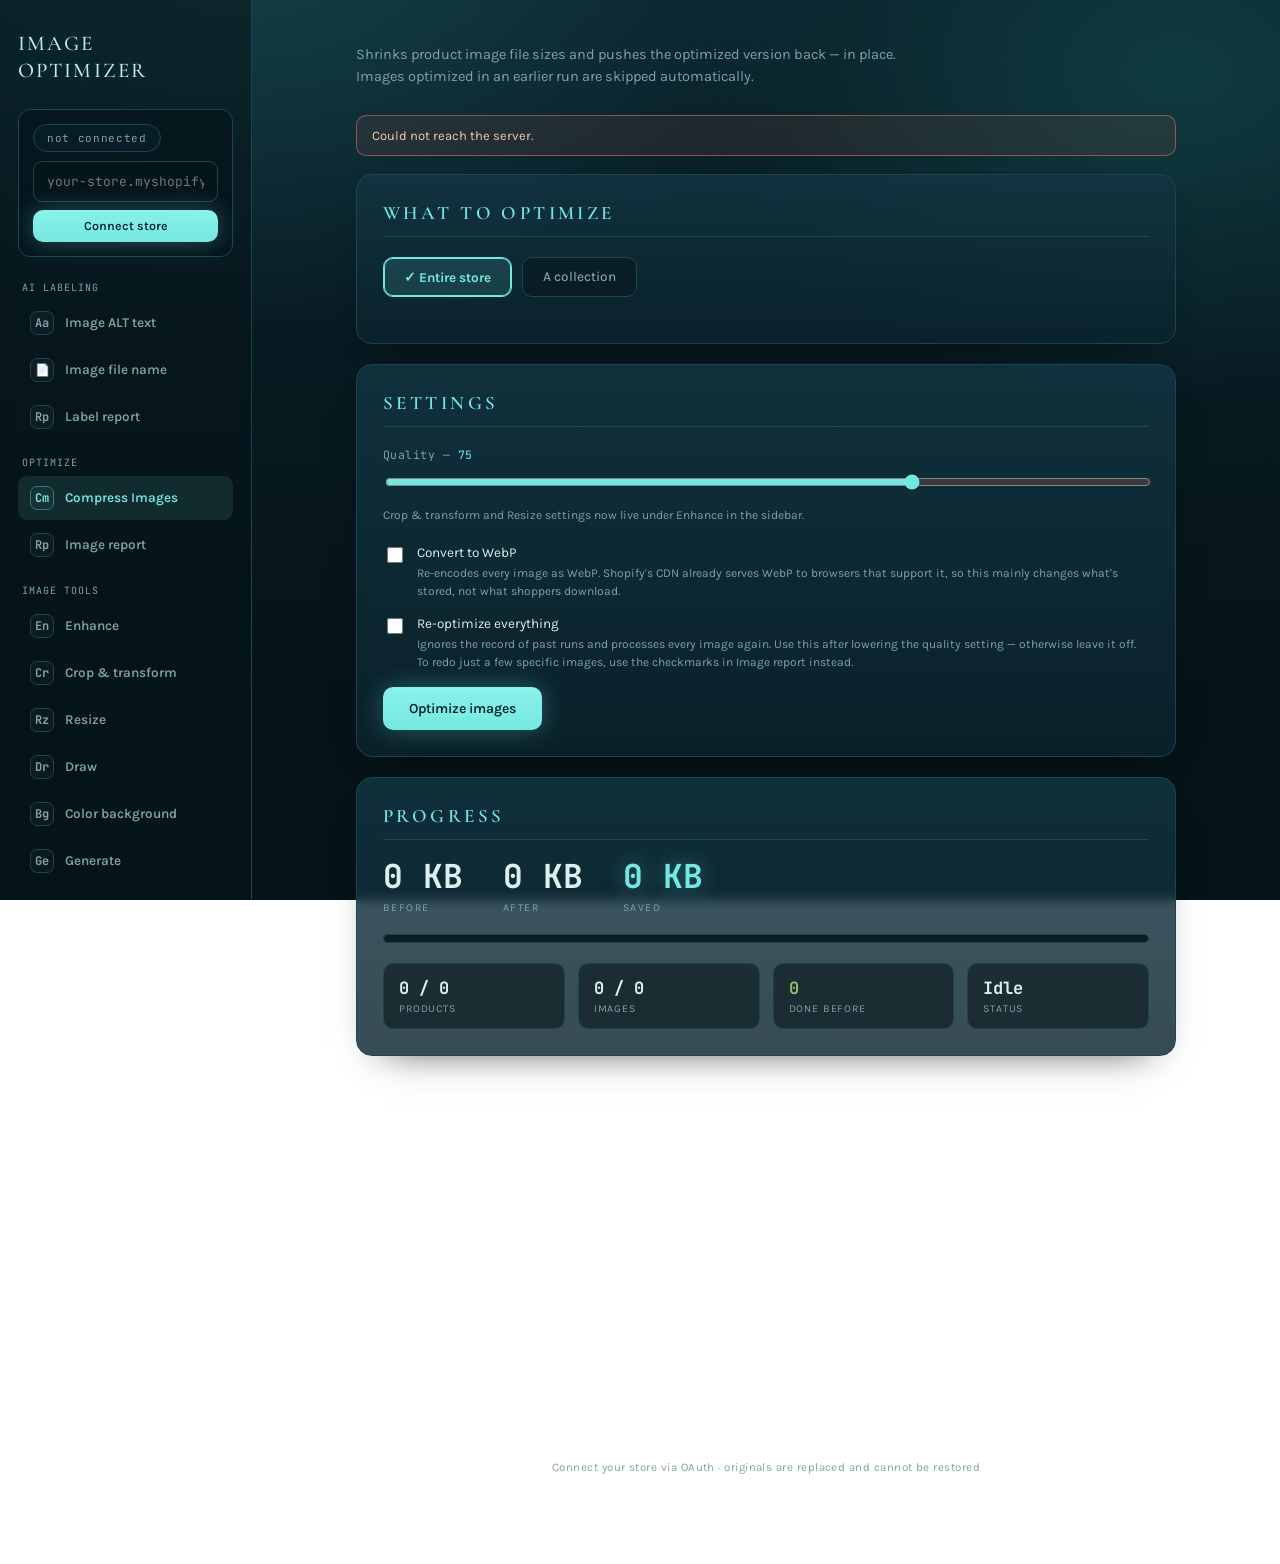
==== commit c751bb71: "Update image optimizer app" ====
--- a/templates/index.html
+++ b/templates/index.html
@@ -3,7 +3,9 @@
 <head>
 <meta charset="UTF-8">
 <meta name="viewport" content="width=device-width, initial-scale=1.0">
-<title>Image Compactor — Shopify</title>
+<meta name="shopify-api-key" content="{{ shopify_api_key }}">
+<script src="https://cdn.shopify.com/shopifycloud/app-bridge.js"></script>
+<title>Image Optimizer  — Shopify</title>
 <link rel="preconnect" href="https://fonts.googleapis.com">
 <link rel="preconnect" href="https://fonts.gstatic.com" crossorigin>
 <link href="https://fonts.googleapis.com/css2?family=Cormorant+Garamond:wght@400;500;600&family=Karla:wght@400;500;600&family=JetBrains+Mono:wght@400;500;700&display=swap" rel="stylesheet">
@@ -35,29 +37,55 @@
   }
   @media (prefers-reduced-motion: reduce) { .spore { animation:none; opacity:.35; } * { transition:none !important; } }
 
-  .wrap { position:relative; z-index:1; max-width:900px; margin:0 auto; padding:64px 24px 90px; }
-  header { display:flex; align-items:center; justify-content:space-between; gap:14px; flex-wrap:wrap; }
-  h1 {
-    font-family:var(--display); font-weight:500; font-size:46px; letter-spacing:.14em;
-    text-transform:uppercase; margin:0; color:#bfeef0;
-    text-shadow:0 0 26px rgba(116,232,224,.35), 0 0 60px rgba(116,232,224,.14);
-  }
   .tag {
     font-family:var(--mono); font-size:11px; letter-spacing:.06em; color:var(--fog);
     padding:6px 13px; border:1px solid var(--line); border-radius:100px; background:rgba(9,32,40,.6);
   }
-  .sub { color:var(--fog); font-size:14.5px; margin:10px 0 30px; max-width:60ch; line-height:1.55; }
-
-  /* ---- tabs ---- */
-  .tabs { display:flex; gap:8px; margin-bottom:22px; border-bottom:1px solid var(--line); }
-  .tab {
-    font-family:var(--display); font-size:17px; font-weight:600; letter-spacing:.14em;
-    text-transform:uppercase; background:none; border:none; color:var(--fog);
-    padding:10px 4px; margin-right:22px; cursor:pointer; border-bottom:2px solid transparent;
-    transition:color .18s ease, border-color .18s ease;
-  }
-  .tab:hover { color:var(--mist); }
-  .tab.active { color:var(--glow); border-bottom-color:var(--glow); }
+
+  /* ---- shell / sidebar ---- */
+  .shell { position:relative; z-index:1; display:flex; align-items:flex-start; min-height:100vh; }
+  .sidebar {
+    width:252px; flex:none; padding:30px 18px; display:flex; flex-direction:column; gap:24px;
+    border-right:1px solid var(--line); background:rgba(6,20,25,.55); backdrop-filter:blur(6px);
+    position:sticky; top:0; height:100vh; overflow-y:auto;
+  }
+  .brand h1 {
+    font-family:var(--display); font-weight:500; font-size:21px; letter-spacing:.1em;
+    text-transform:uppercase; margin:0; color:#bfeef0; line-height:1.3;
+    text-shadow:0 0 20px rgba(116,232,224,.3);
+  }
+  .side-conn { display:flex; flex-direction:column; gap:9px; font-size:12.5px; padding:14px; border:1px solid var(--line); border-radius:12px; background:rgba(5,17,22,.5); }
+  .side-conn .row1 { display:flex; align-items:center; justify-content:space-between; gap:8px; }
+  .side-conn #conn-text { font-family:var(--mono); font-size:11.5px; }
+  .side-conn .link-btn { padding:0; font-size:11px; }
+
+  .side-nav { display:flex; flex-direction:column; gap:3px; }
+  .side-nav-label { font-family:var(--mono); font-size:10px; letter-spacing:.1em; text-transform:uppercase; color:var(--fog); margin:14px 4px 4px; }
+  .side-nav-label:first-child { margin-top:0; }
+  .side-link {
+    display:flex; align-items:center; gap:11px; text-align:left; background:none; border:none;
+    color:var(--fog); font-family:var(--body); font-weight:600; font-size:13.5px; padding:10px 12px;
+    border-radius:9px; cursor:pointer; text-decoration:none; width:100%;
+    transition:background .15s ease, color .15s ease;
+  }
+  .side-link:hover { color:var(--mist); background:rgba(116,232,224,.06); }
+  .side-link.active { color:var(--glow); background:rgba(116,232,224,.1); }
+  .side-link .ic {
+    width:24px; height:24px; flex:none; display:flex; align-items:center; justify-content:center;
+    font-family:var(--mono); font-weight:700; font-size:12px; border-radius:7px;
+    border:1px solid var(--line); background:rgba(255,255,255,.03);
+  }
+  .side-link.active .ic { border-color:var(--glow-deep); color:var(--glow); }
+
+  .side-usage { margin-top:auto; padding-top:16px; border-top:1px solid var(--line); font-size:11px; }
+  .side-usage .row1 { display:flex; justify-content:space-between; margin-bottom:8px; color:var(--fog); font-family:var(--mono); font-size:10.5px; }
+  .side-usage a { color:var(--glow); text-decoration:none; font-family:var(--mono); font-size:10.5px; display:block; margin-top:8px; }
+  .side-usage a:hover { text-decoration:underline; }
+
+  .content { flex:1; min-width:0; padding:44px 40px 90px; }
+  .content-inner { max-width:820px; margin:0 auto; transition:max-width .15s ease; }
+  .content-inner.wide { max-width:1180px; }
+  .sub { color:var(--fog); font-size:14.5px; margin:0 0 26px; max-width:60ch; line-height:1.55; }
 
   .panel {
     background:linear-gradient(180deg, rgba(18,54,67,.82), rgba(11,36,45,.82));
@@ -83,9 +111,13 @@
     color:var(--fog); cursor:pointer; transition:all .18s ease;
   }
   .seg:hover { color:var(--mist); border-color:var(--glow-deep); }
-  .seg.active { color:#08222a; background:var(--glow); border-color:var(--glow); box-shadow:0 0 20px rgba(116,232,224,.35); }
-
-  select, input[type=number] {
+  .seg.active {
+    color:var(--glow); background:rgba(116,232,224,.12); border-color:var(--glow);
+    font-weight:700; box-shadow:inset 0 0 0 1px var(--glow);
+  }
+  .seg.active::before { content:'\2713  '; }
+
+  select, input[type=number], input[type=text] {
     width:100%; background:rgba(6,20,25,.65); border:1px solid var(--line); color:var(--mist);
     padding:11px 13px; border-radius:9px; font-family:var(--mono); font-size:13px;
   }
@@ -124,6 +156,23 @@
   .badge.none { color:var(--fog); border-color:var(--line); background:rgba(127,162,169,.07); }
   .picker-empty { padding:26px 15px; color:var(--fog); font-size:13px; text-align:center; }
 
+  .p-expand {
+    background:none; border:none; color:var(--fog); font-family:var(--mono);
+    font-size:11px; cursor:pointer; padding:5px 8px; flex:none; border-radius:5px;
+    white-space:nowrap;
+  }
+  .p-expand:hover { color:var(--glow); background:rgba(116,232,224,.06); }
+  .p-expand.open { color:var(--glow); }
+  .p-images {
+    display:flex; flex-wrap:wrap; gap:9px; padding:11px 15px 15px 64px;
+    background:rgba(4,14,18,.4); border-bottom:1px solid rgba(27,69,83,.7);
+  }
+  .pi-cell { display:flex; flex-direction:column; align-items:center; gap:4px; cursor:pointer; width:52px; }
+  .pi-cell input { accent-color:var(--glow); width:14px; height:14px; }
+  .pi-thumb { width:44px; height:44px; border-radius:6px; object-fit:cover; background:var(--panel-soft); border:1px solid var(--line); }
+  .pi-thumb.is-optimized { opacity:.6; }
+  .pi-status { font-family:var(--mono); font-size:9px; color:var(--fog); text-transform:uppercase; letter-spacing:.03em; }
+
   .controls { display:flex; gap:26px; flex-wrap:wrap; margin-bottom:20px; }
   .field { flex:1; min-width:190px; }
   .field label { display:block; font-size:11.5px; color:var(--fog); margin-bottom:10px; font-family:var(--mono); letter-spacing:.04em; }
@@ -132,6 +181,27 @@
   .toggle { display:flex; align-items:flex-start; gap:11px; margin-bottom:16px; cursor:pointer; font-size:13.5px; }
   .toggle input { accent-color:var(--ember); width:16px; height:16px; margin-top:2px; flex:none; }
   .toggle .hint { display:block; color:var(--fog); font-size:12px; margin-top:4px; line-height:1.5; }
+
+  /* ---- crop and transform ---- */
+  .crop-block { margin-bottom:16px; }
+  .crop-block > label { display:block; font-size:11.5px; color:var(--fog); margin-bottom:10px; font-family:var(--mono); letter-spacing:.04em; }
+  .crop-list { border:1px solid var(--line); border-radius:10px; overflow:hidden; background:rgba(5,17,22,.6); }
+  .crop-row {
+    display:flex; align-items:center; justify-content:space-between; gap:12px;
+    padding:12px 15px; border-bottom:1px solid rgba(27,69,83,.7); cursor:pointer;
+    font-size:13.5px; transition:background .15s ease, color .15s ease;
+  }
+  .crop-row:last-child { border-bottom:none; }
+  .crop-row:hover { background:rgba(116,232,224,.05); }
+  .crop-row.active { color:var(--glow); background:rgba(116,232,224,.08); font-weight:600; }
+  .crop-row .check { font-family:var(--mono); color:var(--glow); font-weight:700; visibility:hidden; }
+  .crop-row.active .check { visibility:visible; }
+  .crop-freeform-inputs {
+    display:flex; align-items:center; gap:10px; padding:12px 15px;
+    border-bottom:1px solid rgba(27,69,83,.7); background:rgba(5,17,22,.4);
+  }
+  .crop-freeform-inputs input { width:80px; }
+  .crop-freeform-inputs span { color:var(--fog); font-family:var(--mono); }
 
   button {
     font-family:var(--body); font-weight:600; font-size:14px; border:none; border-radius:10px;
@@ -158,6 +228,30 @@
   .mini .n.ember { color:var(--ember); }
   .mini .l { font-size:10.5px; color:var(--fog); margin-top:3px; letter-spacing:.08em; text-transform:uppercase; }
 
+  /* ---- tool pages: left picker/preview, right controls ---- */
+  .tool-layout { display:grid; grid-template-columns:minmax(240px,360px) 1fr; gap:28px; align-items:start; }
+  .tool-left { display:flex; flex-direction:column; gap:16px; min-width:0; }
+  .tool-right { display:flex; flex-direction:column; gap:4px; min-width:0; }
+  @media (max-width:860px) { .tool-layout { grid-template-columns:1fr; } }
+
+  .picker-load-area { padding:16px; border:1px dashed var(--line); border-radius:10px; background:rgba(5,17,22,.4); text-align:center; }
+  .picker-load-area p { margin:0 0 12px; color:var(--fog); font-size:12.5px; }
+
+  .ai-tool-row {
+    display:flex; align-items:flex-start; gap:14px; padding:14px 16px; margin-bottom:10px;
+    border:1px solid var(--line); border-radius:10px; background:rgba(5,17,22,.5);
+    cursor:pointer; transition:border-color .18s ease;
+  }
+  .ai-tool-row:hover { border-color:var(--glow-deep); }
+  .ai-tool-row input { accent-color:var(--glow); width:16px; height:16px; margin-top:3px; flex:none; }
+  .ai-tool-icon {
+    font-family:var(--mono); font-weight:700; font-size:15px; color:var(--glow); flex:none;
+    width:30px; height:30px; display:flex; align-items:center; justify-content:center;
+    border:1px solid var(--line); border-radius:8px; background:rgba(116,232,224,.06);
+  }
+  .ai-tool-text { display:flex; flex-direction:column; gap:4px; font-size:13.5px; }
+  .ai-tool-text .hint { color:var(--fog); font-size:12px; line-height:1.5; }
+
   /* ---- report ---- */
   .report-list { border:1px solid var(--line); border-radius:10px; max-height:520px; overflow-y:auto; background:rgba(5,17,22,.6); }
   .r-product { border-bottom:1px solid rgba(27,69,83,.7); padding:15px 16px; }
@@ -165,11 +259,12 @@
   .r-head { display:flex; align-items:center; gap:12px; margin-bottom:12px; flex-wrap:wrap; }
   .r-title { flex:1; font-size:14px; min-width:150px; }
   .r-images { display:flex; gap:10px; flex-wrap:wrap; }
-  .r-img { position:relative; width:62px; height:62px; border-radius:8px; overflow:hidden; border:1px solid var(--line); background:var(--panel-soft); }
+  .r-img { position:relative; width:62px; height:62px; border-radius:8px; overflow:hidden; border:1px solid var(--line); background:var(--panel-soft); cursor:pointer; }
   .r-img img { width:100%; height:100%; object-fit:cover; display:block; }
   .r-img.done { border-color:rgba(143,191,106,.7); box-shadow:0 0 12px rgba(143,191,106,.18); }
   .r-img.pending { border-color:rgba(224,121,79,.55); }
   .r-img:not(.done) img { opacity:.62; }
+  .r-img.picked { outline:2px solid var(--glow); outline-offset:2px; box-shadow:0 0 14px rgba(116,232,224,.45); }
   .r-mark {
     position:absolute; right:3px; bottom:3px; width:17px; height:17px; border-radius:50%;
     display:flex; align-items:center; justify-content:center;
@@ -199,167 +294,614 @@
   }
   .note { color:var(--fog); font-size:12px; margin:14px 0 0; line-height:1.55; }
   footer { text-align:center; color:var(--fog); font-size:11.5px; margin-top:44px; letter-spacing:.04em; }
+  @media (max-width:860px) {
+    .shell { flex-direction:column; }
+    .sidebar { width:100%; height:auto; position:relative; flex-direction:row; flex-wrap:wrap; align-items:center; }
+    .side-nav { flex-direction:row; flex-wrap:wrap; }
+    .side-usage { margin-top:0; border-top:none; padding-top:0; }
+    .content { padding:26px 18px 60px; }
+  }
   @media (max-width:720px) { .grid4 { grid-template-columns:repeat(2,1fr); } }
-  @media (max-width:600px) { h1 { font-size:34px; } .meter { gap:26px; } .tab { font-size:14px; margin-right:14px; } }
 </style>
 </head>
 <body>
 <div class="spores" id="spores" aria-hidden="true"></div>
 
-<div class="wrap">
-  <header>
-    <h1>Image Compactor</h1>
-    <span class="tag" id="shop-tag">not connected</span>
-  </header>
-  <p class="sub">Shrinks product image file sizes and pushes the optimized version back — in place. Images optimized in an earlier run are skipped automatically.</p>
-
-  <div class="error-banner" id="error-banner"></div>
-
-  <div class="tabs">
-    <button class="tab active" data-view="run">Run</button>
-    <button class="tab" data-view="report">Image report</button>
-  </div>
-
-  <!-- ============ RUN VIEW ============ -->
-  <div id="view-run">
-    <div class="panel">
-      <h2>Connection</h2>
-      <div class="row">
-        <div>
-          <span class="status-dot" id="conn-dot"></span>
-          <span id="conn-text" style="font-family:var(--mono); font-size:13px;">Checking .env credentials…</span>
-        </div>
-        <button class="btn-ghost" id="test-btn">Test connection</button>
+<div class="shell">
+  <aside class="sidebar">
+    <div class="brand"><h1>Image<br>Optimizer</h1></div>
+
+    <div class="side-conn">
+      <div class="row1" style="display:none;">
+        <span><span class="status-dot" id="conn-dot"></span><span id="conn-text">Checking…</span></span>
+      </div>
+      <div class="row1">
+        <span class="tag" id="shop-tag">not connected</span>
+        <button class="link-btn" id="logout-btn" style="display:none;"></button>
+      </div>
+      <button class="btn-ghost" id="test-btn" style="padding:8px 0; font-size:12px; display:none;">Test connection</button>
+      <div id="install-area" class="hidden">
+        <input type="text" id="install-shop" placeholder="your-store.myshopify.com" style="margin-bottom:8px;">
+        <button class="btn-primary" id="install-btn" style="width:100%; padding:9px 0; font-size:12.5px;">Connect store</button>
       </div>
     </div>
 
-    <div class="panel">
-      <h2>What to optimize</h2>
-      <div class="segmented">
-        <button class="seg active" data-scope="store">Entire store</button>
-        <button class="seg" data-scope="collection">A collection</button>
-      </div>
-
-      <div id="collection-area" class="hidden">
-        <div class="field">
-          <label>Collection</label>
-          <select id="collection-select"><option value="">Loading collections…</option></select>
+    <nav class="side-nav">
+      <div class="side-nav-label">AI labeling</div>
+      <button class="side-link" data-view="ai" data-ai-mode="alt"><span class="ic">Aa</span>Image ALT text</button>
+      <button class="side-link" data-view="ai" data-ai-mode="name"><span class="ic">&#128196;</span>Image file name</button>
+      <button class="side-link" data-view="ai-report"><span class="ic">Rp</span>Label report</button>
+
+      <div class="side-nav-label">Optimize</div>
+      <button class="side-link active" data-view="run"><span class="ic">Cm</span>Compress Images</button>
+      <button class="side-link" data-view="report"><span class="ic">Rp</span>Image report</button>
+
+      <div class="side-nav-label">Image Tools</div>
+      <button class="side-link" data-view="enhance"><span class="ic">En</span>Enhance</button>
+      <button class="side-link" data-view="crop"><span class="ic">Cr</span>Crop &amp; transform</button>
+      <button class="side-link" data-view="resize"><span class="ic">Rz</span>Resize</button>
+      <button class="side-link" data-view="draw"><span class="ic">Dr</span>Draw</button>
+      <button class="side-link" data-view="color-bg"><span class="ic">Bg</span>Color background</button>
+      <button class="side-link" data-view="generate"><span class="ic">Ge</span>Generate</button>
+
+      <div class="side-nav-label">Billing</div>
+      <a class="side-link" href="/plans"><span class="ic">$</span>Plans</a>
+    </nav>
+
+    <div class="side-usage">
+      <div class="row1"><span id="usage-text">Loading…</span><span id="usage-count"></span></div>
+      <div class="bar-track"><div class="bar-fill" id="usage-bar"></div></div>
+      <a href="/plans">Manage plan &rarr;</a>
+    </div>
+  </aside>
+
+  <main class="content">
+    <div class="content-inner">
+      <p class="sub">Shrinks product image file sizes and pushes the optimized version back — in place. Images optimized in an earlier run are skipped automatically.</p>
+
+      <div class="error-banner" id="error-banner"></div>
+
+      <!-- ============ RUN VIEW ============ -->
+      <div id="view-run">
+        <div class="panel">
+          <h2>What to optimize</h2>
+          <div class="segmented">
+            <button class="seg active" data-scope="store">Entire store</button>
+            <button class="seg" data-scope="collection">A collection</button>
+          </div>
+
+          <div id="collection-area" class="hidden">
+            <div class="field">
+              <label>Collection</label>
+              <select id="collection-select"><option value="">Loading collections…</option></select>
+            </div>
+
+            <div class="picker-bar">
+              <span class="picker-count" id="picker-count">No products loaded</span>
+              <span>
+                <button class="link-btn" id="select-pending">Only unoptimized</button>
+                <button class="link-btn" id="select-all">Select all</button>
+                <button class="link-btn" id="select-none">Clear</button>
+              </span>
+            </div>
+            <div class="product-list" id="product-list">
+              <div class="picker-empty">Choose a collection to list its products.</div>
+            </div>
+          </div>
         </div>
 
-        <div class="picker-bar">
-          <span class="picker-count" id="picker-count">No products loaded</span>
-          <span>
-            <button class="link-btn" id="select-pending">Only unoptimized</button>
-            <button class="link-btn" id="select-all">Select all</button>
-            <button class="link-btn" id="select-none">Clear</button>
-          </span>
+        <div class="panel">
+          <h2>Settings</h2>
+          <div class="controls">
+            <div class="field">
+              <label>Quality — <span class="val" id="quality-val">75</span></label>
+              <input type="range" id="quality" min="30" max="95" value="75">
+            </div>
+          </div>
+          <p class="note" style="margin:-8px 0 20px;">Crop &amp; transform and Resize settings now live under Enhance in the sidebar.</p>
+          <label class="toggle">
+            <input type="checkbox" id="force-webp">
+            <span>Convert to WebP
+              <span class="hint">Re-encodes every image as WebP. Shopify's CDN already serves WebP to browsers that support it, so this mainly changes what's stored, not what shoppers download.</span>
+            </span>
+          </label>
+          <label class="toggle">
+            <input type="checkbox" id="redo">
+            <span>Re-optimize everything
+              <span class="hint">Ignores the record of past runs and processes every image again. Use this after lowering the quality setting — otherwise leave it off. To redo just a few specific images, use the checkmarks in Image report instead.</span>
+            </span>
+          </label>
+          <div class="row">
+            <button class="btn-primary" id="start-btn">Optimize images</button>
+            <button class="btn-ghost" id="stop-btn" style="display:none;">Stop</button>
+          </div>
         </div>
-        <div class="product-list" id="product-list">
-          <div class="picker-empty">Choose a collection to list its products.</div>
+
+        <div class="panel">
+          <h2>Progress</h2>
+          <div class="meter">
+            <div class="stat"><div class="num" id="before-num">0 KB</div><div class="label">Before</div></div>
+            <div class="stat"><div class="num" id="after-num">0 KB</div><div class="label">After</div></div>
+            <div class="stat"><div class="num saved" id="saved-num">0 KB</div><div class="label">Saved</div></div>
+          </div>
+          <div class="bar-track"><div class="bar-fill" id="bar-fill"></div></div>
+          <div class="grid4">
+            <div class="mini"><div class="n" id="mini-products">0 / 0</div><div class="l">Products</div></div>
+            <div class="mini"><div class="n" id="mini-images">0 / 0</div><div class="l">Images</div></div>
+            <div class="mini"><div class="n moss" id="mini-done">0</div><div class="l">Done before</div></div>
+            <div class="mini"><div class="n" id="mini-status">Idle</div><div class="l">Status</div></div>
+          </div>
+        </div>
+
+        <div class="panel">
+          <h2>Log</h2>
+          <div class="log" id="log"></div>
         </div>
       </div>
-    </div>
-
-    <div class="panel">
-      <h2>Settings</h2>
-      <div class="controls">
-        <div class="field">
-          <label>Quality — <span class="val" id="quality-val">75</span></label>
-          <input type="range" id="quality" min="30" max="95" value="75">
+
+      <!-- ============ AI METADATA VIEW ============ -->
+      <div id="view-ai" class="hidden">
+        <div class="panel">
+          <h2>AI-generated labels</h2>
+          <p class="note" style="margin:0 0 18px;">
+            Reads each product's first image with Gemini and writes what it sees. That same ALT text (and filename, if enabled) is then applied to every image on the product — the assumption is all of a product's photos show the same item.
+          </p>
+
+          <label class="ai-tool-row">
+            <input type="checkbox" id="ai-update-alt" checked>
+            <span class="ai-tool-icon">Aa</span>
+            <span class="ai-tool-text">
+              <b>Update ALT text</b>
+              <span class="hint">Safe — metadata only, no URL changes.</span>
+            </span>
+          </label>
+          <label class="ai-tool-row">
+            <input type="checkbox" id="ai-rename-files">
+            <span class="ai-tool-icon">&#128196;</span>
+            <span class="ai-tool-text">
+              <b>Rename image files</b>
+              <span class="hint">Re-uploads each image under a new filename — this changes its CDN URL. Anything linking to the old image URL (other sites, ads, cached pages) breaks; Shopify does not redirect old URLs to new ones.</span>
+            </span>
+          </label>
+
+          <h2 style="margin-top:28px;">What to label</h2>
+          <div class="segmented">
+            <button class="seg" data-ai-scope="collection">A collection</button>
+            <button class="seg active" data-ai-scope="store">Entire store</button>
+          </div>
+
+          <div id="ai-collection-area" class="hidden">
+            <div class="field">
+              <label>Collection</label>
+              <select id="ai-collection-select"><option value="">Loading collections…</option></select>
+            </div>
+
+            <div class="picker-bar">
+              <span class="picker-count" id="ai-picker-count">No products loaded</span>
+              <span>
+                <button class="link-btn" id="ai-select-all">Select all</button>
+                <button class="link-btn" id="ai-select-none">Clear</button>
+              </span>
+            </div>
+            <div class="product-list" id="ai-product-list">
+              <div class="picker-empty">Choose a collection to list its products.</div>
+            </div>
+          </div>
+
+          <div class="row" style="margin-top:18px;">
+            <button class="btn-primary" id="ai-start-btn">Run AI labeling</button>
+            <button class="btn-ghost" id="ai-stop-btn" style="display:none;">Stop</button>
+          </div>
         </div>
-        <div class="field">
-          <label>Max width (px, optional)</label>
-          <input type="number" id="max-width" placeholder="e.g. 2048" min="200">
+
+        <div class="panel">
+          <h2>Progress</h2>
+          <div class="grid4">
+            <div class="mini"><div class="n" id="ai-mini-products">0 / 0</div><div class="l">Products</div></div>
+            <div class="mini"><div class="n moss" id="ai-mini-alt">0</div><div class="l">ALT updated</div></div>
+            <div class="mini"><div class="n" id="ai-mini-renamed">0</div><div class="l">Renamed</div></div>
+            <div class="mini"><div class="n ember" id="ai-mini-status">Idle</div><div class="l">Status</div></div>
+          </div>
+        </div>
+
+        <div class="panel">
+          <h2>Log</h2>
+          <div class="log" id="ai-log"></div>
         </div>
       </div>
-      <label class="toggle">
-        <input type="checkbox" id="force-webp">
-        <span>Convert to WebP
-          <span class="hint">Re-encodes every image as WebP. Shopify's CDN already serves WebP to browsers that support it, so this mainly changes what's stored, not what shoppers download.</span>
-        </span>
-      </label>
-      <label class="toggle">
-        <input type="checkbox" id="redo">
-        <span>Re-optimize everything
-          <span class="hint">Ignores the record of past runs and processes every image again. Use this after lowering the quality setting — otherwise leave it off.</span>
-        </span>
-      </label>
-      <div class="row">
-        <button class="btn-primary" id="start-btn">Optimize images</button>
-        <button class="btn-ghost" id="stop-btn" style="display:none;">Stop</button>
+
+      <!-- ============ AI LABEL REPORT VIEW ============ -->
+      <div id="view-ai-report" class="hidden">
+        <div class="panel">
+          <h2>Label coverage</h2>
+          <div class="row" style="margin-bottom:18px;">
+            <div class="field" style="max-width:340px;">
+              <label>Show</label>
+              <select id="ai-report-collection"><option value="">Entire store</option></select>
+            </div>
+            <button class="btn-ghost" id="ai-report-refresh">Refresh</button>
+          </div>
+
+          <div class="bar-track"><div class="bar-fill moss" id="ai-report-bar"></div></div>
+          <div class="grid4">
+            <div class="mini"><div class="n" id="ai-rep-products">—</div><div class="l">Products</div></div>
+            <div class="mini"><div class="n" id="ai-rep-images">—</div><div class="l">Images</div></div>
+            <div class="mini"><div class="n moss" id="ai-rep-labeled">—</div><div class="l">Labeled</div></div>
+            <div class="mini"><div class="n ember" id="ai-rep-pending">—</div><div class="l">Not yet</div></div>
+          </div>
+
+          <p class="note">
+            Shows each image's <b>current ALT text</b> right from Shopify, plus whether this app is the one that set it. The record of what this app has touched lives in a metafield (namespace <code>image_ai_labels</code>).
+            <button class="link-btn danger" id="ai-reset-ledger">Reset the record</button>
+          </p>
+        </div>
+
+        <div class="panel">
+          <h2>Every image</h2>
+          <div class="segmented">
+            <button class="seg active" data-ai-report-filter="all">All</button>
+            <button class="seg" data-ai-report-filter="pending">Not labeled</button>
+            <button class="seg" data-ai-report-filter="done">Labeled</button>
+          </div>
+          <div class="legend">
+            <span><i class="dot moss"></i> labeled by this app</span>
+            <span><i class="dot ember"></i> not labeled by this app</span>
+          </div>
+
+          <div class="report-list" id="ai-report-list" style="margin-top:14px;">
+            <div class="picker-empty">Press Refresh to load the report.</div>
+          </div>
+        </div>
       </div>
+
+      <!-- ============ REPORT VIEW ============ -->
+      <div id="view-report" class="hidden">
+        <div class="panel">
+          <h2>Coverage</h2>
+          <div class="row" style="margin-bottom:18px;">
+            <div class="field" style="max-width:340px;">
+              <label>Show</label>
+              <select id="report-collection"><option value="">Entire store</option></select>
+            </div>
+            <button class="btn-ghost" id="report-refresh">Refresh</button>
+          </div>
+
+          <div class="bar-track"><div class="bar-fill moss" id="report-bar"></div></div>
+          <div class="grid4">
+            <div class="mini"><div class="n" id="rep-products">—</div><div class="l">Products</div></div>
+            <div class="mini"><div class="n" id="rep-images">—</div><div class="l">Images</div></div>
+            <div class="mini"><div class="n moss" id="rep-done">—</div><div class="l">Optimized</div></div>
+            <div class="mini"><div class="n ember" id="rep-pending">—</div><div class="l">Not yet</div></div>
+          </div>
+
+          <p class="note">
+            The record lives in a metafield on your store (namespace <code>image_compactor</code>), created by this app on its first successful run. Shop-level metafields have no screen in the Shopify admin, so this page is where you see them.
+            <button class="link-btn danger" id="reset-ledger">Reset the record</button>
+          </p>
+        </div>
+
+        <div class="panel">
+          <h2>Every image</h2>
+          <div class="segmented">
+            <button class="seg active" data-filter="all">All</button>
+            <button class="seg" data-filter="pending">Not optimized</button>
+            <button class="seg" data-filter="done">Optimized</button>
+          </div>
+          <div class="legend">
+            <span><i class="dot moss"></i> optimized</span>
+            <span><i class="dot ember"></i> not optimized</span>
+          </div>
+
+          <div class="picker-bar">
+            <span class="picker-count" id="reopt-count">Click any image below to pick it for re-optimizing</span>
+            <span>
+              <button class="link-btn" id="reopt-clear">Clear</button>
+              <button class="btn-primary" id="reopt-btn" style="padding:9px 18px; font-size:12.5px;" disabled>Re-optimize selected</button>
+            </span>
+          </div>
+          <p class="note" style="margin-top:6px;">Uses the Quality/Resolution/Crop/WebP settings from the Run tab — even images already marked optimized will be redone. Handy when a product has 20 images and you only want to redo, say, 5 of them.</p>
+
+          <div class="report-list" id="report-list" style="margin-top:14px;">
+            <div class="picker-empty">Press Refresh to load the report.</div>
+          </div>
+        </div>
+      </div>
+
+      <!-- ============ ENHANCE VIEW ============ -->
+      <div id="view-enhance" class="hidden">
+        <div class="panel">
+          <h2>Enhance</h2>
+          <p class="note" style="margin:0 0 20px;">Pick image(s), adjust brightness, contrast, and other tone controls, then apply for real.</p>
+
+          <div class="tool-layout">
+            <div class="tool-left">
+              <div class="picker-mount" id="enhance-picker-mount"></div>
+              <span class="picker-count">Preview (first selected image)</span>
+              <img id="enhance-preview-img" alt="" style="width:100%; max-height:220px; object-fit:contain; border:1px solid var(--line); border-radius:10px; background:#0a2029; display:block;">
+            </div>
+            <div class="tool-right">
+              <div class="row" style="margin-bottom:4px;">
+                <button class="btn-ghost" id="enhance-auto" style="padding:9px 18px; font-size:12.5px;">Auto enhance</button>
+              </div>
+              <div class="controls" id="enhance-sliders"></div>
+              <div class="row" style="margin-top:16px;">
+                <button class="btn-primary" id="enhance-apply-btn">Apply to selected images</button>
+                <span class="picker-count" id="enhance-status"></span>
+              </div>
+            </div>
+          </div>
+        </div>
+      </div>
+
+      <!-- ============ CROP & TRANSFORM VIEW ============ -->
+      <div id="view-crop" class="hidden">
+        <div class="panel">
+          <h2>Crop &amp; transform</h2>
+          <p class="note" style="margin:0 0 20px;">Center-crops before resizing. "Original" leaves framing untouched. It's also picked up automatically the next time you run Compress Images or Re-optimize selected.</p>
+
+          <div class="tool-layout">
+            <div class="tool-left">
+              <div class="picker-mount" id="crop-picker-mount"></div>
+              <span class="picker-count">Live preview (first selected image)</span>
+              <div id="crop-preview-box" style="width:100%; border:1px solid var(--line); border-radius:10px; overflow:hidden; background:rgba(5,17,22,.6);">
+                <img id="crop-preview-img" alt="" style="width:100%; height:100%; display:block; object-fit:contain; object-position:center;">
+              </div>
+            </div>
+            <div class="tool-right">
+              <div class="segmented" id="crop-orientation">
+                <button class="seg active" data-orientation="landscape">Landscape</button>
+                <button class="seg" data-orientation="portrait">Portrait</button>
+              </div>
+              <div class="crop-block">
+                <label>Aspect ratio</label>
+                <div class="crop-list" id="crop-list"></div>
+              </div>
+              <div class="row" style="margin-top:16px;">
+                <button class="btn-primary" id="crop-apply-btn">Apply to selected images</button>
+                <span class="picker-count" id="crop-status"></span>
+              </div>
+            </div>
+          </div>
+        </div>
+      </div>
+
+      <!-- ============ RESIZE VIEW ============ -->
+      <div id="view-resize" class="hidden">
+        <div class="panel">
+          <h2>Resize dimensions</h2>
+          <p class="note" style="margin:0 0 20px;">
+            Sets a target box the image is fit into. Only "Contain" is actually applied when you save — Cover and Pad affect the preview only in this version.
+          </p>
+
+          <div class="tool-layout">
+            <div class="tool-left">
+              <div class="picker-mount" id="resize-picker-mount"></div>
+              <span class="picker-count">Live preview — box shape matches your target size, image scaled to fit inside it</span>
+              <div id="resize-preview-box" style="width:100%; max-width:220px; border:1px dashed var(--line); border-radius:8px; display:flex; align-items:center; justify-content:center; background:rgba(5,17,22,.6); overflow:hidden;">
+                <img id="resize-preview-img" alt="" style="width:100%; height:100%; object-fit:contain; display:block;">
+              </div>
+            </div>
+            <div class="tool-right">
+              <div class="controls">
+                <div class="field">
+                  <label>Max width — <span class="val" id="resize-w-val">1024</span>px</label>
+                  <input type="range" id="resize-w" min="200" max="4000" step="50" value="1024">
+                </div>
+                <div class="field">
+                  <label>Max height — <span class="val" id="resize-h-val">1024</span>px</label>
+                  <input type="range" id="resize-h" min="200" max="4000" step="50" value="1024">
+                </div>
+              </div>
+
+              <label class="toggle">
+                <input type="checkbox" id="resize-lock" checked>
+                <span>Lock aspect ratio
+                  <span class="hint">Moving one slider adjusts the other so the image is never stretched.</span>
+                </span>
+              </label>
+
+              <div class="field" style="max-width:260px; margin-bottom:16px;">
+                <label>Fit mode</label>
+                <select id="resize-fit">
+                  <option value="contain">Contain — fit inside the box</option>
+                  <option value="cover">Cover — fill the box, crop overflow</option>
+                  <option value="pad">Pad — fit inside, fill gaps with the background color</option>
+                </select>
+              </div>
+
+              <div class="row">
+                <button class="btn-primary" id="resize-apply-btn">Apply to selected images</button>
+                <span class="picker-count" id="resize-status"></span>
+              </div>
+            </div>
+          </div>
+        </div>
+      </div>
+
+      <!-- ============ DRAW VIEW ============ -->
+      <div id="view-draw" class="hidden">
+        <div class="panel">
+          <h2>Draw on image</h2>
+          <p class="note" style="margin:0 0 18px;">
+            Pick one image, sketch callouts, arrows, or notes on it, then save the marked-up copy back to your store.
+          </p>
+
+          <div class="tool-layout">
+            <div class="tool-left">
+              <div class="picker-mount" id="draw-picker-mount"></div>
+            </div>
+            <div class="tool-right">
+              <div class="picker-bar" style="margin-top:0;">
+                <span class="picker-count" id="draw-tool-label">Pen selected</span>
+                <span>
+                  <button class="link-btn" id="draw-undo">Undo</button>
+                  <button class="link-btn danger" id="draw-clear">Clear</button>
+                </span>
+              </div>
+
+              <div class="segmented" id="draw-tools">
+                <button class="seg active" data-tool="pen">Pen</button>
+                <button class="seg" data-tool="line">Line</button>
+                <button class="seg" data-tool="rect">Rectangle</button>
+                <button class="seg" data-tool="text">Text</button>
+                <button class="seg" data-tool="eraser">Eraser</button>
+              </div>
+
+              <div class="controls">
+                <div class="field" style="max-width:220px;">
+                  <label>Stroke color</label>
+                  <input type="color" id="draw-color" value="#74e8e0" style="height:42px; padding:4px; cursor:pointer;">
+                </div>
+                <div class="field">
+                  <label>Brush size — <span class="val" id="draw-size-val">4</span>px</label>
+                  <input type="range" id="draw-size" min="1" max="24" value="4">
+                </div>
+              </div>
+
+              <div style="border:1px solid var(--line); border-radius:10px; overflow:hidden; background:rgba(5,17,22,.6);">
+                <canvas id="draw-canvas" width="760" height="420" style="width:100%; height:auto; display:block; cursor:crosshair; touch-action:none;"></canvas>
+              </div>
+              <p class="note">Select an image on the left to load it onto the canvas — nothing is uploaded until you save.</p>
+              <div class="row" style="margin-top:16px;">
+                <button class="btn-ghost" id="draw-download">Download PNG</button>
+                <button class="btn-primary" id="draw-save-product" disabled title="Select an image above first">Save to product image</button>
+                <span class="picker-count" id="draw-status"></span>
+              </div>
+            </div>
+          </div>
+        </div>
+      </div>
+
+      <!-- ============ COLOR BACKGROUND VIEW ============ -->
+      <div id="view-color-bg" class="hidden">
+        <div class="panel">
+          <h2>Background color</h2>
+          <p class="note" style="margin:0 0 18px;">
+            Removes the background of the image(s) you pick, then replaces it with a flat color or leaves it transparent.
+          </p>
+
+          <div class="tool-layout">
+            <div class="tool-left">
+              <div class="picker-mount" id="colorbg-picker-mount"></div>
+              <span class="picker-count">Live preview (first selected image)</span>
+              <div id="colorbg-preview" style="width:100%; height:220px; border:1px solid var(--line); border-radius:10px; background:#0a2029; display:flex; align-items:center; justify-content:center; overflow:hidden;">
+                <img id="colorbg-preview-img" alt="" style="max-width:100%; max-height:100%; object-fit:contain;">
+              </div>
+              <span class="picker-count" id="colorbg-preview-status"></span>
+            </div>
+            <div class="tool-right">
+              <div class="segmented" id="colorbg-mode">
+                <button class="seg active" data-bgmode="solid">Solid color</button>
+                <button class="seg" data-bgmode="transparent">Transparent</button>
+                <button class="seg" data-bgmode="match" disabled title="Not available yet — there's no reliable way to read your theme's background color from here">Match theme background</button>
+              </div>
+
+              <div id="colorbg-solid-area">
+                <div class="controls">
+                  <div class="field" style="max-width:220px;">
+                    <label>Background color</label>
+                    <input type="color" id="colorbg-color" value="#0a2029" style="height:42px; padding:4px; cursor:pointer;">
+                  </div>
+                  <div class="field">
+                    <label>Edge softness — <span class="val" id="colorbg-feather-val">2</span>px</label>
+                    <input type="range" id="colorbg-feather" min="0" max="12" value="2">
+                  </div>
+                </div>
+
+                <div class="crop-block">
+                  <label>Quick swatches</label>
+                  <div class="row" id="colorbg-swatches" style="gap:10px; flex-wrap:wrap; justify-content:flex-start;"></div>
+                </div>
+              </div>
+
+              <div class="row" style="margin-top:16px;">
+                <button class="btn-primary" id="colorbg-apply-btn">Apply to selected images</button>
+                <span class="picker-count" id="colorbg-status"></span>
+              </div>
+            </div>
+          </div>
+        </div>
+      </div>
+
+      <!-- ============ GENERATE VIEW ============ -->
+      <div id="view-generate" class="hidden">
+        <div class="panel">
+          <h2>Generate product image</h2>
+          <p class="note" style="margin:0 0 18px;">
+            Pick one image slot to replace, describe a shot, then generate and use the result.
+          </p>
+
+          <div class="tool-layout">
+            <div class="tool-left">
+              <div class="picker-mount" id="generate-picker-mount"></div>
+              <div id="generate-result-wrap" style="display:none;">
+                <img id="generate-result-img" alt="" style="width:100%; border-radius:10px; border:1px solid var(--line); display:block;">
+              </div>
+            </div>
+            <div class="tool-right">
+              <div class="field" style="margin-bottom:16px;">
+                <label>Prompt</label>
+                <textarea id="generate-prompt" rows="3" placeholder="e.g. matte ceramic mug on a linen surface, soft daylight, front angle" style="width:100%; background:rgba(6,20,25,.65); border:1px solid var(--line); color:var(--mist); padding:11px 13px; border-radius:9px; font-family:var(--body); font-size:13.5px; resize:vertical;"></textarea>
+              </div>
+
+              <div class="controls">
+                <div class="field">
+                  <label>Style</label>
+                  <select id="generate-style">
+                    <option value="studio">Studio — plain backdrop</option>
+                    <option value="lifestyle">Lifestyle — in a scene</option>
+                    <option value="flatlay">Flat lay</option>
+                    <option value="closeup">Macro close-up</option>
+                  </select>
+                </div>
+                <div class="field">
+                  <label>Aspect ratio</label>
+                  <select id="generate-ratio">
+                    <option value="1:1">Square (1:1)</option>
+                    <option value="4:5">Portrait (4:5)</option>
+                    <option value="3:2">Landscape (3:2)</option>
+                  </select>
+                </div>
+              </div>
+
+              <div class="row">
+                <button class="btn-primary" id="generate-btn">Generate</button>
+                <button class="btn-ghost" id="generate-use-btn" style="display:none;">Use This Image</button>
+                <button class="btn-ghost" id="generate-clear" style="display:none;">Clear result</button>
+              </div>
+
+              <p class="note" id="generate-note" style="display:none;">This calls a real image-generation API and doesn't save to your store until you click "Use This Image".</p>
+              <span class="picker-count" id="generate-status"></span>
+            </div>
+          </div>
+        </div>
+      </div>
+
+      <footer>Connect your store via OAuth · originals are replaced and cannot be restored</footer>
     </div>
-
-    <div class="panel">
-      <h2>Progress</h2>
-      <div class="meter">
-        <div class="stat"><div class="num" id="before-num">0 KB</div><div class="label">Before</div></div>
-        <div class="stat"><div class="num" id="after-num">0 KB</div><div class="label">After</div></div>
-        <div class="stat"><div class="num saved" id="saved-num">0 KB</div><div class="label">Saved</div></div>
-      </div>
-      <div class="bar-track"><div class="bar-fill" id="bar-fill"></div></div>
-      <div class="grid4">
-        <div class="mini"><div class="n" id="mini-products">0 / 0</div><div class="l">Products</div></div>
-        <div class="mini"><div class="n" id="mini-images">0 / 0</div><div class="l">Images</div></div>
-        <div class="mini"><div class="n moss" id="mini-done">0</div><div class="l">Done before</div></div>
-        <div class="mini"><div class="n" id="mini-status">Idle</div><div class="l">Status</div></div>
-      </div>
-    </div>
-
-    <div class="panel">
-      <h2>Log</h2>
-      <div class="log" id="log"></div>
-    </div>
-  </div>
-
-  <!-- ============ REPORT VIEW ============ -->
-  <div id="view-report" class="hidden">
-    <div class="panel">
-      <h2>Coverage</h2>
-      <div class="row" style="margin-bottom:18px;">
-        <div class="field" style="max-width:340px;">
-          <label>Show</label>
-          <select id="report-collection"><option value="">Entire store</option></select>
-        </div>
-        <button class="btn-ghost" id="report-refresh">Refresh</button>
-      </div>
-
-      <div class="bar-track"><div class="bar-fill moss" id="report-bar"></div></div>
-      <div class="grid4">
-        <div class="mini"><div class="n" id="rep-products">—</div><div class="l">Products</div></div>
-        <div class="mini"><div class="n" id="rep-images">—</div><div class="l">Images</div></div>
-        <div class="mini"><div class="n moss" id="rep-done">—</div><div class="l">Optimized</div></div>
-        <div class="mini"><div class="n ember" id="rep-pending">—</div><div class="l">Not yet</div></div>
-      </div>
-
-      <p class="note">
-        The record lives in a metafield on your store (namespace <code>image_compactor</code>), created by this app on its first successful run. Shop-level metafields have no screen in the Shopify admin, so this page is where you see them.
-        <button class="link-btn danger" id="reset-ledger">Reset the record</button>
-      </p>
-    </div>
-
-    <div class="panel">
-      <h2>Every image</h2>
-      <div class="segmented">
-        <button class="seg active" data-filter="all">All</button>
-        <button class="seg" data-filter="pending">Not optimized</button>
-        <button class="seg" data-filter="done">Optimized</button>
-      </div>
-      <div class="legend">
-        <span><i class="dot moss"></i> optimized</span>
-        <span><i class="dot ember"></i> not optimized</span>
-      </div>
-      <div class="report-list" id="report-list">
-        <div class="picker-empty">Press Refresh to load the report.</div>
-      </div>
-    </div>
-  </div>
-
-  <footer>Runs locally · credentials read from .env · originals are replaced and cannot be restored</footer>
+  </main>
 </div>
 
 <script>
 const $ = id => document.getElementById(id);
+
+// Every API call goes through here instead of raw fetch(). Inside Shopify
+// Admin's iframe, App Bridge exposes window.shopify.idToken() — a fresh
+// short-lived session token proving which shop this request is for, since
+// third-party cookies don't reliably work in that context. Outside the
+// iframe (local/ngrok testing, or the classic OAuth flow) window.shopify
+// is absent and this behaves exactly like a plain fetch() — the backend
+// falls back to the session cookie in that case (see current_shop() in
+// shopify_auth.py).
+async function apiFetch(url, opts = {}) {
+  const headers = { ...(opts.headers || {}) };
+  if (window.shopify && window.shopify.idToken) {
+    try {
+      headers.Authorization = `Bearer ${await window.shopify.idToken()}`;
+    } catch (e) { /* not actually embedded — fall through to cookie auth */ }
+  }
+  return fetch(url, { ...opts, headers });
+}
 
 (function () {
   const layer = $('spores');
@@ -377,20 +919,130 @@
 })();
 
 const qualityEl = $('quality'), qualityVal = $('quality-val');
-const maxWidthEl = $('max-width'), forceWebpEl = $('force-webp'), redoEl = $('redo');
+const forceWebpEl = $('force-webp'), redoEl = $('redo');
 const startBtn = $('start-btn'), stopBtn = $('stop-btn'), testBtn = $('test-btn');
 const connDot = $('conn-dot'), connText = $('conn-text'), shopTag = $('shop-tag');
+const installArea = $('install-area'), installShop = $('install-shop'), installBtn = $('install-btn');
+const logoutBtn = $('logout-btn');
+const usageText = $('usage-text'), usageCount = $('usage-count'), usageBar = $('usage-bar');
 const errorBanner = $('error-banner'), logEl = $('log');
 const collectionArea = $('collection-area'), collectionSelect = $('collection-select');
 const productList = $('product-list'), pickerCount = $('picker-count');
 const reportList = $('report-list'), reportCollection = $('report-collection');
+const aiCollectionArea = $('ai-collection-area'), aiCollectionSelect = $('ai-collection-select');
+const aiProductList = $('ai-product-list'), aiPickerCount = $('ai-picker-count');
+const aiReportList = $('ai-report-list'), aiReportCollection = $('ai-report-collection');
 
 let scope = 'store';
 let products = [];
 let selected = new Set();
+let imageOverrides = new Map(); // productId -> Set of image ids to include (only set when not "all")
 let collectionsLoaded = false;
 let reportData = null;
 let reportFilter = 'all';
+let rePick = new Map(); // imageId -> productId, for the Image report re-optimize picker
+
+/* ---------- crop and transform ---------- */
+const RATIO_GROUPS = {
+  landscape: [['3', '2'], ['5', '4'], ['7', '5'], ['16', '9']],
+  portrait: [['2', '3'], ['4', '5'], ['5', '7'], ['9', '16']],
+};
+let cropOrientation = 'landscape';
+let cropSelection = 'original'; // 'original' | 'square' | 'W:H' | 'freeform'
+let cropFreeformW = '';
+let cropFreeformH = '';
+let cropPicker = null;
+let cropPickerInit = false;
+
+const cropListEl = $('crop-list');
+
+function renderCropList() {
+  const rows = [{ key: 'original', label: 'Original' }, { key: 'square', label: 'Square' }];
+  RATIO_GROUPS[cropOrientation].forEach(([w, h]) => rows.push({ key: `${w}:${h}`, label: `${w}:${h}` }));
+  rows.push({ key: 'freeform', label: 'Freeform' });
+
+  cropListEl.innerHTML = '';
+  rows.forEach(r => {
+    const row = document.createElement('div');
+    row.className = 'crop-row' + (cropSelection === r.key ? ' active' : '');
+    const label = document.createElement('span');
+    label.textContent = r.label;
+    const check = document.createElement('span');
+    check.className = 'check';
+    check.textContent = '\u2713';
+    row.append(label, check);
+    row.addEventListener('click', () => { cropSelection = r.key; renderCropList(); });
+    cropListEl.appendChild(row);
+
+    if (r.key === 'freeform' && cropSelection === 'freeform') {
+      const ff = document.createElement('div');
+      ff.className = 'crop-freeform-inputs';
+      ff.innerHTML = `
+        <input type="number" id="crop-ff-w" placeholder="W" min="1" value="${cropFreeformW}">
+        <span>:</span>
+        <input type="number" id="crop-ff-h" placeholder="H" min="1" value="${cropFreeformH}">
+      `;
+      cropListEl.appendChild(ff);
+      $('crop-ff-w').addEventListener('input', e => { cropFreeformW = e.target.value; refreshCropPreview(); });
+      $('crop-ff-h').addEventListener('input', e => { cropFreeformH = e.target.value; refreshCropPreview(); });
+      // Don't let typing in the number inputs re-toggle the row.
+      ff.addEventListener('click', e => e.stopPropagation());
+    }
+  });
+  refreshCropPreview();
+}
+renderCropList();
+
+function refreshCropPreview() {
+  const box = $('crop-preview-box'), img = $('crop-preview-img');
+  const im = cropPicker ? cropPicker.firstSelectedImage() : null;
+  img.src = im ? thumb(im.src, 600) : '';
+  const ratio = currentCropRatio();
+  if (ratio) {
+    const [w, h] = ratio.split(':').map(Number);
+    box.style.aspectRatio = `${w} / ${h}`;
+    img.style.objectFit = 'cover';
+  } else {
+    box.style.aspectRatio = 'auto';
+    img.style.objectFit = 'contain';
+  }
+}
+
+document.querySelectorAll('#crop-orientation .seg').forEach(btn => {
+  btn.addEventListener('click', () => {
+    document.querySelectorAll('#crop-orientation .seg').forEach(b => b.classList.remove('active'));
+    btn.classList.add('active');
+    const nextOrientation = btn.dataset.orientation;
+    // If a numbered ratio is selected, carry it over to its counterpart in
+    // the new orientation (3:2 landscape <-> 2:3 portrait) rather than
+    // resetting the pick back to "Original".
+    if (/^\d+:\d+$/.test(cropSelection)) {
+      const otherGroup = RATIO_GROUPS[cropOrientation];
+      const idx = otherGroup.findIndex(([w, h]) => `${w}:${h}` === cropSelection);
+      if (idx > -1) {
+        const [w, h] = RATIO_GROUPS[nextOrientation][idx];
+        cropSelection = `${w}:${h}`;
+      }
+    }
+    cropOrientation = nextOrientation;
+    renderCropList();
+  });
+});
+
+function currentCropRatio() {
+  if (cropSelection === 'original') return null;
+  if (cropSelection === 'square') return '1:1';
+  if (cropSelection === 'freeform') {
+    return (cropFreeformW && cropFreeformH) ? `${cropFreeformW}:${cropFreeformH}` : null;
+  }
+  return cropSelection; // already "W:H"
+}
+
+let aiScope = 'store';
+let aiProducts = [];
+let aiSelected = new Set();
+let aiReportData = null;
+let aiReportFilter = 'all';
 
 qualityEl.addEventListener('input', () => qualityVal.textContent = qualityEl.value);
 
@@ -405,15 +1057,659 @@
   return src.replace(/(\.[a-zA-Z]+)(\?|$)/, `_${px}x${px}$1$2`);
 }
 
-/* ---------- tabs ---------- */
-document.querySelectorAll('.tab').forEach(t => {
+/* ================= Shared per-tool product/image picker ================= */
+let cachedCollections = null;
+let extraCollectionSelects = [];
+
+function populateCollectionSelect(sel, collections) {
+  if (!collections.length) {
+    sel.innerHTML = '<option value="">No collections found</option>';
+    return;
+  }
+  sel.innerHTML = '<option value="">Choose a collection…</option>';
+  collections.forEach(c => {
+    const label = c.products_count != null ? `${c.title} (${c.products_count})` : c.title;
+    const opt = document.createElement('option');
+    opt.value = c.id; opt.textContent = label;
+    sel.appendChild(opt);
+  });
+}
+
+function mountPicker(mountElId, opts) {
+  const multi = opts && opts.multi !== false;
+  const onChange = (opts && opts.onChange) || (() => {});
+  const root = $(mountElId);
+  root.innerHTML = `
+    <div class="segmented" data-scope-toggle>
+      <button type="button" class="seg active" data-scope="store">Entire store</button>
+      <button type="button" class="seg" data-scope="collection">A collection</button>
+    </div>
+    <div class="hidden" data-collection-area style="margin-bottom:18px;">
+      <div class="field" style="max-width:340px;">
+        <label>Collection</label>
+        <select data-collection-select><option value="">Loading collections…</option></select>
+      </div>
+    </div>
+    <div class="picker-load-area" data-load-area>
+      <p>Nothing is fetched until you ask for it — loading your whole store up front is what was making this slow.</p>
+      <button type="button" class="btn-ghost" data-load-btn style="padding:9px 18px; font-size:12.5px;">Load images</button>
+    </div>
+    <div class="picker-bar hidden" data-picker-bar>
+      <span class="picker-count" data-count>No products loaded</span>
+      <span>
+        <button type="button" class="link-btn" data-select-all>Select all</button>
+        <button type="button" class="link-btn" data-select-none>Clear</button>
+      </span>
+    </div>
+    <div class="report-list hidden" data-list style="margin-top:0;">
+      <div class="picker-empty">Loading products…</div>
+    </div>
+  `;
+
+  const scopeToggle = root.querySelector('[data-scope-toggle]');
+  const collectionArea = root.querySelector('[data-collection-area]');
+  const collectionSelect = root.querySelector('[data-collection-select]');
+  const loadArea = root.querySelector('[data-load-area]');
+  const loadBtn = root.querySelector('[data-load-btn]');
+  const pickerBar = root.querySelector('[data-picker-bar]');
+  const countEl = root.querySelector('[data-count]');
+  const listEl = root.querySelector('[data-list]');
+  const selectAllBtn = root.querySelector('[data-select-all]');
+  const selectNoneBtn = root.querySelector('[data-select-none]');
+  selectAllBtn.classList.toggle('hidden', !multi);
+
+  extraCollectionSelects.push(collectionSelect);
+  if (cachedCollections) populateCollectionSelect(collectionSelect, cachedCollections);
+
+  let products = [];
+  let selected = new Map(); // imageId -> productId
+
+  function load(collectionId) {
+    loadArea.classList.add('hidden');
+    pickerBar.classList.remove('hidden');
+    listEl.classList.remove('hidden');
+    listEl.innerHTML = '<div class="picker-empty">Loading products…</div>';
+    countEl.textContent = 'Loading…';
+    const qs = collectionId ? ('?collection_id=' + encodeURIComponent(collectionId)) : '';
+    apiFetch('/api/products' + qs).then(r => r.json()).then(data => {
+      if (!data.ok) { showError(data.error); return; }
+      products = data.products;
+      selected.clear();
+      render();
+    }).catch(() => showError('Could not load products.'));
+  }
+
+  function render() {
+    const withImages = products.filter(p => p.images && p.images.length);
+    if (!withImages.length) {
+      listEl.innerHTML = '<div class="picker-empty">No images found.</div>';
+      updateCount();
+      return;
+    }
+    listEl.innerHTML = '';
+    withImages.forEach(p => {
+      const box = document.createElement('div');
+      box.className = 'r-product';
+      const head = document.createElement('div');
+      head.className = 'r-head';
+      const title = document.createElement('span');
+      title.className = 'r-title';
+      title.textContent = p.title;
+      head.appendChild(title);
+      box.appendChild(head);
+
+      const strip = document.createElement('div');
+      strip.className = 'r-images';
+      p.images.forEach(im => {
+        const cell = document.createElement('div');
+        cell.className = 'r-img' + (selected.has(im.id) ? ' picked' : '');
+        const img = document.createElement('img');
+        img.src = thumb(im.src, 120);
+        img.loading = 'lazy';
+        img.alt = '';
+        cell.title = 'Click to select';
+        cell.appendChild(img);
+        cell.addEventListener('click', () => {
+          if (selected.has(im.id)) {
+            selected.delete(im.id);
+          } else {
+            if (!multi) selected.clear();
+            selected.set(im.id, p.id);
+          }
+          render();
+          onChange(selected);
+        });
+        strip.appendChild(cell);
+      });
+      box.appendChild(strip);
+      listEl.appendChild(box);
+    });
+    updateCount();
+  }
+
+  function updateCount() {
+    const total = products.reduce((n, p) => n + (p.images ? p.images.length : 0), 0);
+    const n = selected.size;
+    countEl.innerHTML = total
+      ? `${total} image${total === 1 ? '' : 's'} available · <b>${n}</b> selected`
+      : 'No products loaded';
+  }
+
+  selectAllBtn.addEventListener('click', () => {
+    if (!multi) return;
+    selected.clear();
+    products.forEach(p => (p.images || []).forEach(im => selected.set(im.id, p.id)));
+    render();
+    onChange(selected);
+  });
+  selectNoneBtn.addEventListener('click', () => {
+    selected.clear();
+    render();
+    onChange(selected);
+  });
+
+  scopeToggle.querySelectorAll('.seg').forEach(btn => {
+    btn.addEventListener('click', () => {
+      scopeToggle.querySelectorAll('.seg').forEach(b => b.classList.remove('active'));
+      btn.classList.add('active');
+      const scope = btn.dataset.scope;
+      collectionArea.classList.toggle('hidden', scope !== 'collection');
+      // Nothing loads on scope change alone — "Entire store" waits for the
+      // Load button, "A collection" waits for an actual collection pick.
+      // This is deliberate: fetching the whole catalog just for opening a
+      // tool page was the real cause of the slowness reported.
+      loadArea.classList.toggle('hidden', scope !== 'store');
+      pickerBar.classList.add('hidden');
+      listEl.classList.add('hidden');
+      products = [];
+      selected.clear();
+      onChange(selected);
+      if (scope === 'collection' && !collectionsLoaded) loadCollections();
+    });
+  });
+  loadBtn.addEventListener('click', () => load(null));
+  collectionSelect.addEventListener('change', () => {
+    if (collectionSelect.value) load(collectionSelect.value);
+  });
+
+  return {
+    getSelected: () => selected,
+    getProducts: () => products,
+    firstSelectedImage() {
+      if (!selected.size) return null;
+      const [imageId, productId] = selected.entries().next().value;
+      const p = products.find(x => x.id === productId);
+      const im = p && (p.images || []).find(i => i.id === imageId);
+      return im ? { ...im, productId, productTitle: p.title } : null;
+    },
+  };
+}
+
+/* ---------- Resize ---------- */
+let resizePicker = null;
+let resizePickerInit = false;
+let resizeLockRatio = parseInt($('resize-w').value, 10) / parseInt($('resize-h').value, 10);
+
+function initResizePage() {
+  if (resizePickerInit) return;
+  resizePickerInit = true;
+  resizePicker = mountPicker('resize-picker-mount', { multi: true, onChange: refreshResizePreview });
+}
+
+function refreshResizePreview() {
+  const im = resizePicker && resizePicker.firstSelectedImage();
+  $('resize-preview-img').src = im ? thumb(im.src, 400) : '';
+}
+
+function updateResizePreview() {
+  const w = parseInt($('resize-w').value, 10), h = parseInt($('resize-h').value, 10);
+  $('resize-preview-box').style.aspectRatio = `${w} / ${h}`;
+}
+$('resize-w').addEventListener('input', () => {
+  const w = parseInt($('resize-w').value, 10);
+  $('resize-w-val').textContent = w;
+  if ($('resize-lock').checked) {
+    const h = Math.round(w / resizeLockRatio);
+    $('resize-h').value = h; $('resize-h-val').textContent = h;
+  } else {
+    resizeLockRatio = w / parseInt($('resize-h').value, 10);
+  }
+  updateResizePreview();
+});
+$('resize-h').addEventListener('input', () => {
+  const h = parseInt($('resize-h').value, 10);
+  $('resize-h-val').textContent = h;
+  if ($('resize-lock').checked) {
+    const w = Math.round(h * resizeLockRatio);
+    $('resize-w').value = w; $('resize-w-val').textContent = w;
+  } else {
+    resizeLockRatio = parseInt($('resize-w').value, 10) / h;
+  }
+  updateResizePreview();
+});
+$('resize-lock').addEventListener('change', () => {
+  if ($('resize-lock').checked) resizeLockRatio = parseInt($('resize-w').value, 10) / parseInt($('resize-h').value, 10);
+});
+updateResizePreview();
+
+$('resize-apply-btn').addEventListener('click', async () => {
+  const sel = resizePicker.getSelected();
+  if (!sel.size) { showError('Select at least one image above.'); return; }
+  hideError();
+  $('resize-status').textContent = 'Applying…';
+  const body = {
+    scope: 'products',
+    product_ids: [...new Set(sel.values())],
+    image_ids: [...sel.keys()],
+    quality: parseInt(qualityEl.value, 10),
+    max_width: parseInt($('resize-w').value, 10),
+    max_height: parseInt($('resize-h').value, 10),
+    force_webp: forceWebpEl.checked,
+    redo: true,
+    crop_ratio: currentCropRatio(),
+  };
+  try {
+    const res = await apiFetch('/api/start', { method: 'POST', headers: { 'Content-Type': 'application/json' }, body: JSON.stringify(body) });
+    const data = await res.json();
+    if (!data.ok) {
+      if (data.quota_exceeded) { window.location.href = '/plans'; return; }
+      showError(data.error);
+      $('resize-status').textContent = '';
+      return;
+    }
+    $('resize-status').textContent = 'Started — check Compress Images for progress.';
+  } catch (e) {
+    showError('Could not start the resize.');
+    $('resize-status').textContent = '';
+  }
+});
+
+/* ---------- Color background ---------- */
+let colorbgPicker = null;
+let colorbgPickerInit = false;
+let colorbgCutoutCache = new Map(); // imageId -> base64 PNG cutout, so re-selecting the same image is instant
+let colorbgCutoutImg = null; // the currently-loaded cutout, ready for canvas compositing
+
+function initColorbgPage() {
+  if (colorbgPickerInit) return;
+  colorbgPickerInit = true;
+  colorbgPicker = mountPicker('colorbg-picker-mount', { multi: true, onChange: refreshColorbgPreview });
+}
+
+async function refreshColorbgPreview() {
+  const im = colorbgPicker.firstSelectedImage();
+  colorbgCutoutImg = null;
+  if (!im) {
+    $('colorbg-preview-img').src = '';
+    $('colorbg-preview-status').textContent = '';
+    return;
+  }
+  $('colorbg-preview-img').src = thumb(im.src, 400); // original, shown instantly while the cutout prepares
+  if (colorbgCutoutCache.has(im.id)) {
+    loadCutoutImage(colorbgCutoutCache.get(im.id));
+    return;
+  }
+  $('colorbg-preview-status').textContent = 'Preparing live preview (removing background — this can take a few seconds)…';
+  try {
+    const res = await apiFetch('/api/edit/color-bg/cutout', {
+      method: 'POST', headers: { 'Content-Type': 'application/json' },
+      body: JSON.stringify({ product_id: im.productId, image_id: im.id }),
+    });
+    const data = await res.json();
+    if (!data.ok) { $('colorbg-preview-status').textContent = data.error || 'Could not prepare a preview.'; return; }
+    colorbgCutoutCache.set(im.id, data.cutout_base64);
+    loadCutoutImage(data.cutout_base64);
+  } catch (e) {
+    $('colorbg-preview-status').textContent = 'Could not prepare a preview.';
+  }
+}
+
+function loadCutoutImage(base64) {
+  const img = new Image();
+  img.onload = () => {
+    colorbgCutoutImg = img;
+    $('colorbg-preview-status').textContent = '';
+    renderColorbgLivePreview();
+  };
+  img.src = `data:image/png;base64,${base64}`;
+}
+
+function renderColorbgLivePreview() {
+  if (!colorbgCutoutImg) return; // still on the plain "before" image — nothing to composite yet
+  const active = document.querySelector('#colorbg-mode .seg.active');
+  const mode = active ? active.dataset.bgmode : 'solid';
+  const color = $('colorbg-color').value;
+  const feather = parseInt($('colorbg-feather').value, 10);
+
+  const canvas = document.createElement('canvas');
+  canvas.width = colorbgCutoutImg.naturalWidth;
+  canvas.height = colorbgCutoutImg.naturalHeight;
+  const ctx = canvas.getContext('2d');
+
+  if (mode === 'transparent') {
+    const tile = Math.max(8, Math.round(canvas.width / 24));
+    for (let y = 0; y < canvas.height; y += tile) {
+      for (let x = 0; x < canvas.width; x += tile) {
+        ctx.fillStyle = ((x / tile + y / tile) % 2 === 0) ? '#123643' : '#0a2029';
+        ctx.fillRect(x, y, tile, tile);
+      }
+    }
+  } else {
+    ctx.fillStyle = color;
+    ctx.fillRect(0, 0, canvas.width, canvas.height);
+  }
+
+  if (feather) ctx.filter = `blur(${feather / 3}px)`;
+  ctx.drawImage(colorbgCutoutImg, 0, 0);
+  ctx.filter = 'none';
+
+  $('colorbg-preview-img').src = canvas.toDataURL('image/png');
+}
+
+(function () {
+  const solidArea = $('colorbg-solid-area');
+  const colorEl = $('colorbg-color'), featherEl = $('colorbg-feather'), featherVal = $('colorbg-feather-val');
+  const swatchWrap = $('colorbg-swatches');
+  const swatches = ['#0a2029', '#f4f1ea', '#111111', '#e0794f', '#8fbf6a', '#dcefee'];
+
+  swatches.forEach(hex => {
+    const sw = document.createElement('button');
+    sw.type = 'button';
+    sw.className = 'btn-ghost';
+    sw.style.cssText = `width:34px; height:34px; padding:0; border-radius:8px; background:${hex}; border-color:var(--line);`;
+    sw.title = hex;
+    sw.addEventListener('click', () => { colorEl.value = hex; renderColorbgLivePreview(); });
+    swatchWrap.appendChild(sw);
+  });
+
+  colorEl.addEventListener('input', renderColorbgLivePreview);
+  featherEl.addEventListener('input', () => { featherVal.textContent = featherEl.value; renderColorbgLivePreview(); });
+
+  document.querySelectorAll('#colorbg-mode .seg').forEach(btn => {
+    btn.addEventListener('click', () => {
+      if (btn.disabled) return;
+      document.querySelectorAll('#colorbg-mode .seg').forEach(b => b.classList.remove('active'));
+      btn.classList.add('active');
+      solidArea.classList.toggle('hidden', btn.dataset.bgmode !== 'solid');
+      renderColorbgLivePreview();
+    });
+  });
+})();
+
+$('colorbg-apply-btn').addEventListener('click', async () => {
+  const sel = colorbgPicker.getSelected();
+  if (!sel.size) { showError('Select at least one image above.'); return; }
+  const mode = document.querySelector('#colorbg-mode .seg.active').dataset.bgmode;
+  hideError();
+  $('colorbg-status').textContent = 'Removing background — this can take a few seconds per image…';
+  const body = {
+    product_ids: [...sel.values()],
+    image_ids: [...sel.keys()],
+    mode,
+    color: $('colorbg-color').value,
+    feather: parseInt($('colorbg-feather').value, 10),
+  };
+  try {
+    const res = await apiFetch('/api/edit/color-bg', { method: 'POST', headers: { 'Content-Type': 'application/json' }, body: JSON.stringify(body) });
+    const data = await res.json();
+    if (!data.ok) {
+      if (data.quota_exceeded) { window.location.href = '/plans'; return; }
+      showError(data.error);
+      $('colorbg-status').textContent = '';
+      return;
+    }
+    $('colorbg-status').textContent = `Updated ${data.updated.length} image(s).` + (data.failed.length ? ` ${data.failed.length} failed.` : '');
+    loadUsage();
+  } catch (e) {
+    showError('Could not apply the background change.');
+    $('colorbg-status').textContent = '';
+  }
+});
+
+/* ---------- Generate (real image-generation call) ---------- */
+let generatePicker = null;
+let generatePickerInit = false;
+let generatedImageBase64 = null;
+
+function initGeneratePage() {
+  if (generatePickerInit) return;
+  generatePickerInit = true;
+  generatePicker = mountPicker('generate-picker-mount', { multi: false });
+}
+
+$('generate-btn').addEventListener('click', async () => {
+  const im = generatePicker.firstSelectedImage();
+  if (!im) { showError('Select an image slot above first.'); return; }
+  const prompt = $('generate-prompt').value.trim();
+  if (!prompt) { $('generate-prompt').focus(); return; }
+  hideError();
+  $('generate-status').textContent = 'Generating…';
+  $('generate-use-btn').style.display = 'none';
+  try {
+    const res = await apiFetch('/api/edit/generate/preview', {
+      method: 'POST', headers: { 'Content-Type': 'application/json' },
+      body: JSON.stringify({
+        product_title: im.productTitle, prompt,
+        style: $('generate-style').value, ratio: $('generate-ratio').value,
+      }),
+    });
+    const data = await res.json();
+    if (!data.ok) { showError(data.error); $('generate-status').textContent = ''; return; }
+    generatedImageBase64 = data.image_base64;
+    $('generate-result-img').src = `data:${data.mime_type};base64,${data.image_base64}`;
+    $('generate-result-wrap').style.display = 'block';
+    $('generate-note').style.display = 'block';
+    $('generate-clear').style.display = 'inline-block';
+    $('generate-use-btn').style.display = 'inline-block';
+    $('generate-status').textContent = '';
+  } catch (e) {
+    showError('Generation failed.');
+    $('generate-status').textContent = '';
+  }
+});
+
+$('generate-clear').addEventListener('click', () => {
+  generatedImageBase64 = null;
+  $('generate-result-wrap').style.display = 'none';
+  $('generate-note').style.display = 'none';
+  $('generate-clear').style.display = 'none';
+  $('generate-use-btn').style.display = 'none';
+});
+
+$('generate-use-btn').addEventListener('click', async () => {
+  const im = generatePicker.firstSelectedImage();
+  if (!im || !generatedImageBase64) return;
+  hideError();
+  $('generate-status').textContent = 'Saving…';
+  try {
+    const res = await apiFetch('/api/edit/generate/use', {
+      method: 'POST', headers: { 'Content-Type': 'application/json' },
+      body: JSON.stringify({ product_id: im.productId, image_id: im.id, image_base64: generatedImageBase64 }),
+    });
+    const data = await res.json();
+    if (!data.ok) {
+      if (data.quota_exceeded) { window.location.href = '/plans'; return; }
+      showError(data.error);
+      $('generate-status').textContent = '';
+      return;
+    }
+    $('generate-status').textContent = 'Saved to your store.';
+    loadUsage();
+  } catch (e) {
+    showError('Could not save the generated image.');
+    $('generate-status').textContent = '';
+  }
+});
+
+/* ---------- Enhance (real per-image PIL adjustments) ---------- */
+let enhancePicker = null;
+let enhancePickerInit = false;
+let enhanceValues = {};
+const ENHANCE_FIELDS = [
+  ['brightness', 'Brightness', -50, 50, 0],
+  ['contrast', 'Contrast', -50, 50, 0],
+  ['sharpness', 'Sharpness', -50, 50, 0],
+  ['saturation', 'Saturation', -50, 50, 0],
+  ['exposure', 'Exposure', -50, 50, 0],
+  ['clarity', 'Clarity', -50, 50, 0],
+  ['noise', 'Noise reduction', 0, 100, 0],
+];
+
+function initEnhancePage() {
+  if (enhancePickerInit) return;
+  enhancePickerInit = true;
+  enhancePicker = mountPicker('enhance-picker-mount', { multi: true, onChange: refreshEnhancePreview });
+  resetEnhanceSliders();
+}
+
+function refreshEnhancePreview() {
+  const im = enhancePicker.firstSelectedImage();
+  $('enhance-preview-img').src = im ? thumb(im.src, 400) : '';
+  applyEnhanceFilterPreview();
+}
+
+function applyEnhanceFilterPreview() {
+  const b = 1 + (enhanceValues.brightness + enhanceValues.exposure) / 100;
+  const c = 1 + enhanceValues.contrast / 100;
+  const s = 1 + enhanceValues.saturation / 100;
+  $('enhance-preview-img').style.filter = `brightness(${b}) contrast(${c}) saturate(${s})`;
+}
+
+function renderEnhanceSliders() {
+  const wrap = $('enhance-sliders');
+  wrap.innerHTML = '';
+  ENHANCE_FIELDS.forEach(([key, label, min, max]) => {
+    const field = document.createElement('div');
+    field.className = 'field';
+    field.innerHTML = `<label>${label} — <span class="val">${enhanceValues[key]}</span></label>
+      <input type="range" min="${min}" max="${max}" value="${enhanceValues[key]}">`;
+    const input = field.querySelector('input');
+    const val = field.querySelector('.val');
+    input.addEventListener('input', () => {
+      enhanceValues[key] = parseInt(input.value, 10);
+      val.textContent = enhanceValues[key];
+      applyEnhanceFilterPreview();
+    });
+    wrap.appendChild(field);
+  });
+}
+
+function resetEnhanceSliders() {
+  ENHANCE_FIELDS.forEach(([key, , , , def]) => enhanceValues[key] = def);
+  renderEnhanceSliders();
+  applyEnhanceFilterPreview();
+}
+
+$('enhance-auto').addEventListener('click', () => {
+  enhanceValues = { brightness: 8, contrast: 12, sharpness: 15, saturation: 10, exposure: 5, clarity: 10, noise: 20 };
+  renderEnhanceSliders();
+  applyEnhanceFilterPreview();
+});
+
+$('enhance-apply-btn').addEventListener('click', async () => {
+  const sel = enhancePicker.getSelected();
+  if (!sel.size) { showError('Select at least one image above.'); return; }
+  hideError();
+  $('enhance-status').textContent = 'Applying…';
+  const body = { product_ids: [...sel.values()], image_ids: [...sel.keys()], values: enhanceValues };
+  try {
+    const res = await apiFetch('/api/edit/enhance', { method: 'POST', headers: { 'Content-Type': 'application/json' }, body: JSON.stringify(body) });
+    const data = await res.json();
+    if (!data.ok) {
+      if (data.quota_exceeded) { window.location.href = '/plans'; return; }
+      showError(data.error);
+      $('enhance-status').textContent = '';
+      return;
+    }
+    $('enhance-status').textContent = `Updated ${data.updated.length} image(s).` + (data.failed.length ? ` ${data.failed.length} failed.` : '');
+    loadUsage();
+  } catch (e) {
+    showError('Could not apply the enhancement.');
+    $('enhance-status').textContent = '';
+  }
+});
+
+/* ---------- Crop (uses the existing global crop state + its own picker) ---------- */
+function initCropPage() {
+  if (cropPickerInit) return;
+  cropPickerInit = true;
+  cropPicker = mountPicker('crop-picker-mount', { multi: true, onChange: refreshCropPreview });
+}
+
+$('crop-apply-btn').addEventListener('click', async () => {
+  const sel = cropPicker.getSelected();
+  if (!sel.size) { showError('Select at least one image above.'); return; }
+  const ratio = currentCropRatio();
+  if (!ratio) { showError('Pick a crop ratio other than "Original" first.'); return; }
+  hideError();
+  $('crop-status').textContent = 'Applying…';
+  const body = {
+    scope: 'products',
+    product_ids: [...new Set(sel.values())],
+    image_ids: [...sel.keys()],
+    quality: parseInt(qualityEl.value, 10),
+    max_width: null,
+    max_height: null,
+    force_webp: forceWebpEl.checked,
+    redo: true,
+    crop_ratio: ratio,
+  };
+  try {
+    const res = await apiFetch('/api/start', { method: 'POST', headers: { 'Content-Type': 'application/json' }, body: JSON.stringify(body) });
+    const data = await res.json();
+    if (!data.ok) {
+      if (data.quota_exceeded) { window.location.href = '/plans'; return; }
+      showError(data.error);
+      $('crop-status').textContent = '';
+      return;
+    }
+    $('crop-status').textContent = 'Started — check Compress Images for progress.';
+  } catch (e) {
+    showError('Could not start the crop.');
+    $('crop-status').textContent = '';
+  }
+});
+
+
+/* ---------- sidebar nav ---------- */
+document.querySelectorAll('.side-link[data-view]').forEach(t => {
   t.addEventListener('click', () => {
-    document.querySelectorAll('.tab').forEach(x => x.classList.remove('active'));
+    document.querySelectorAll('.side-link[data-view]').forEach(x => x.classList.remove('active'));
     t.classList.add('active');
-    const isReport = t.dataset.view === 'report';
-    $('view-run').classList.toggle('hidden', isReport);
-    $('view-report').classList.toggle('hidden', !isReport);
-    if (isReport) {
+    const view = t.dataset.view;
+    $('view-run').classList.toggle('hidden', view !== 'run');
+    $('view-ai').classList.toggle('hidden', view !== 'ai');
+    $('view-ai-report').classList.toggle('hidden', view !== 'ai-report');
+    $('view-report').classList.toggle('hidden', view !== 'report');
+    $('view-enhance').classList.toggle('hidden', view !== 'enhance');
+    $('view-crop').classList.toggle('hidden', view !== 'crop');
+    $('view-resize').classList.toggle('hidden', view !== 'resize');
+    $('view-draw').classList.toggle('hidden', view !== 'draw');
+    $('view-color-bg').classList.toggle('hidden', view !== 'color-bg');
+    $('view-generate').classList.toggle('hidden', view !== 'generate');
+
+    document.querySelector('.content-inner').classList.toggle(
+      'wide', ['enhance', 'crop', 'resize', 'draw', 'color-bg', 'generate'].includes(view)
+    );
+
+    if (view === 'draw') initDrawCanvas();
+    if (view === 'enhance') initEnhancePage();
+    if (view === 'crop') initCropPage();
+    if (view === 'resize') initResizePage();
+    if (view === 'color-bg') initColorbgPage();
+    if (view === 'generate') initGeneratePage();
+
+    if (view === 'ai' && t.dataset.aiMode) {
+      const wantRename = t.dataset.aiMode === 'name';
+      aiUpdateAlt.checked = !wantRename;
+      aiRenameFiles.checked = wantRename;
+    }
+    if (view === 'ai' && !collectionsLoaded) loadCollections();
+    if (view === 'ai-report') {
+      if (!collectionsLoaded) loadCollections();
+      if (!aiReportData) loadAiReport();
+    }
+    if (view === 'report') {
       if (!collectionsLoaded) loadCollections();
       if (!reportData) loadReport();
     }
@@ -431,40 +1727,56 @@
   });
 });
 
+document.querySelectorAll('.seg[data-ai-scope]').forEach(btn => {
+  btn.addEventListener('click', () => {
+    document.querySelectorAll('.seg[data-ai-scope]').forEach(b => b.classList.remove('active'));
+    btn.classList.add('active');
+    aiScope = btn.dataset.aiScope;
+    aiCollectionArea.classList.toggle('hidden', aiScope !== 'collection');
+    if (aiScope === 'collection' && !collectionsLoaded) loadCollections();
+  });
+});
+
 async function loadCollections() {
   try {
-    const res = await fetch('/api/collections');
+    const res = await apiFetch('/api/collections');
     const data = await res.json();
     if (!data.ok) { showError(data.error); return; }
     collectionsLoaded = true;
-    collectionSelect.innerHTML = '<option value="">Choose a collection…</option>';
+    cachedCollections = data.collections;
     reportCollection.innerHTML = '<option value="">Entire store</option>';
+    aiReportCollection.innerHTML = '<option value="">Entire store</option>';
+    populateCollectionSelect(collectionSelect, data.collections);
+    populateCollectionSelect(aiCollectionSelect, data.collections);
+    extraCollectionSelects.forEach(sel => populateCollectionSelect(sel, data.collections));
     data.collections.forEach(c => {
       const label = c.products_count != null ? `${c.title} (${c.products_count})` : c.title;
-      [collectionSelect, reportCollection].forEach(sel => {
+      [reportCollection, aiReportCollection].forEach(sel => {
         const opt = document.createElement('option');
         opt.value = c.id; opt.textContent = label;
         sel.appendChild(opt);
       });
     });
-    if (!data.collections.length) {
-      collectionSelect.innerHTML = '<option value="">No collections found</option>';
-    }
   } catch (e) { showError('Could not load collections.'); }
 }
 
 collectionSelect.addEventListener('change', () => {
   if (collectionSelect.value) loadProducts(collectionSelect.value);
+});
+
+aiCollectionSelect.addEventListener('change', () => {
+  if (aiCollectionSelect.value) aiLoadProducts(aiCollectionSelect.value);
 });
 
 async function loadProducts(collectionId) {
   productList.innerHTML = '<div class="picker-empty">Loading products…</div>';
   pickerCount.textContent = 'Loading…';
   try {
-    const res = await fetch('/api/products?collection_id=' + encodeURIComponent(collectionId));
+    const res = await apiFetch('/api/products?collection_id=' + encodeURIComponent(collectionId));
     const data = await res.json();
     if (!data.ok) { showError(data.error); productList.innerHTML = ''; return; }
     products = data.products;
+    imageOverrides.clear();
     const pending = products.filter(p => !p.fully_done);
     selected = new Set((pending.length ? pending : products).map(p => p.id));
     renderProducts();
@@ -478,7 +1790,7 @@
   }
   productList.innerHTML = '';
   products.forEach(p => {
-    const row = document.createElement('label');
+    const row = document.createElement('div');
     row.className = 'p-row' + (p.fully_done ? ' is-done' : '');
 
     const cb = document.createElement('input');
@@ -492,12 +1804,18 @@
     const img = document.createElement('img');
     img.className = 'p-thumb';
     if (p.thumbnail) img.src = thumb(p.thumbnail, 72);
+    img.addEventListener('click', () => cb.click());
 
     const title = document.createElement('span');
     title.className = 'p-title';
     title.textContent = p.title;
+    title.addEventListener('click', () => cb.click());
 
     row.append(cb, img, title);
+
+    const customBadge = document.createElement('span');
+    customBadge.className = 'badge partial hidden';
+    customBadge.textContent = 'custom pick';
 
     if (p.fully_done) {
       const b = document.createElement('span');
@@ -507,30 +1825,158 @@
       b.className = 'badge partial'; b.textContent = `${p.done_count}/${p.image_count} done`;
       row.appendChild(b);
     }
+    row.appendChild(customBadge);
 
     const meta = document.createElement('span');
     meta.className = 'p-meta';
     meta.textContent = p.image_count + (p.image_count === 1 ? ' image' : ' images');
     row.appendChild(meta);
 
+    const expandBtn = document.createElement('button');
+    expandBtn.type = 'button';
+    expandBtn.className = 'p-expand';
+    expandBtn.textContent = '\u25B8 images';
+    if (!p.images || !p.images.length) expandBtn.classList.add('hidden');
+    row.appendChild(expandBtn);
+
     productList.appendChild(row);
+
+    const acc = document.createElement('div');
+    acc.className = 'p-images hidden';
+    productList.appendChild(acc);
+
+    let imagesBuilt = false;
+    expandBtn.addEventListener('click', () => {
+      const isOpen = !acc.classList.contains('hidden');
+      if (isOpen) {
+        acc.classList.add('hidden');
+        expandBtn.classList.remove('open');
+        expandBtn.textContent = '\u25B8 images';
+      } else {
+        if (!imagesBuilt) { renderProductImages(p, acc, customBadge); imagesBuilt = true; }
+        acc.classList.remove('hidden');
+        expandBtn.classList.add('open');
+        expandBtn.textContent = '\u25BE images';
+      }
+    });
+
+    customBadge.classList.toggle('hidden', !imageOverrides.has(p.id));
   });
   updateCount();
+}
+
+function renderProductImages(p, container, customBadge) {
+  container.innerHTML = '';
+  const allIds = p.images.map(im => im.id);
+  const chosen = imageOverrides.get(p.id) || new Set(allIds);
+  p.images.forEach(im => {
+    const cell = document.createElement('label');
+    cell.className = 'pi-cell';
+
+    const cb = document.createElement('input');
+    cb.type = 'checkbox';
+    cb.checked = chosen.has(im.id);
+    cb.addEventListener('change', () => {
+      let set = imageOverrides.get(p.id);
+      if (!set) { set = new Set(allIds); imageOverrides.set(p.id, set); }
+      cb.checked ? set.add(im.id) : set.delete(im.id);
+      if (set.size === allIds.length) imageOverrides.delete(p.id);
+      customBadge.classList.toggle('hidden', !imageOverrides.has(p.id));
+      updateCount();
+    });
+
+    const img = document.createElement('img');
+    img.className = 'pi-thumb' + (im.optimized ? ' is-optimized' : '');
+    img.src = thumb(im.src, 60);
+    img.loading = 'lazy';
+    img.alt = '';
+
+    const status = document.createElement('span');
+    status.className = 'pi-status';
+    status.textContent = im.optimized ? 'done' : 'pending';
+
+    cell.append(cb, img, status);
+    container.appendChild(cell);
+  });
 }
 
 function updateCount() {
   if (!products.length) { pickerCount.textContent = 'No products loaded'; return; }
   const chosen = products.filter(p => selected.has(p.id));
-  const images = chosen.reduce((s, p) => s + p.image_count, 0);
-  const done = chosen.reduce((s, p) => s + p.done_count, 0);
+  let images = 0, done = 0, customCount = 0;
+  chosen.forEach(p => {
+    const override = imageOverrides.get(p.id);
+    if (override) { images += override.size; customCount++; }
+    else { images += p.image_count; done += p.done_count; }
+  });
   pickerCount.innerHTML =
     `<b>${selected.size}</b> of ${products.length} products · ${images - done} images to do` +
-    (done ? ` <span class="done-note">· ${done} already optimized</span>` : '');
-}
-
-$('select-all').addEventListener('click', () => { selected = new Set(products.map(p => p.id)); renderProducts(); });
-$('select-none').addEventListener('click', () => { selected = new Set(); renderProducts(); });
+    (done ? ` <span class="done-note">· ${done} already optimized</span>` : '') +
+    (customCount ? ` <span class="done-note">· ${customCount} with custom image picks</span>` : '');
+}
+
+$('select-all').addEventListener('click', () => { selected = new Set(products.map(p => p.id)); imageOverrides.clear(); renderProducts(); });
+$('select-none').addEventListener('click', () => { selected = new Set(); imageOverrides.clear(); renderProducts(); });
+
+/* ---------- AI view: its own collection/product picker ---------- */
+async function aiLoadProducts(collectionId) {
+  aiProductList.innerHTML = '<div class="picker-empty">Loading products…</div>';
+  aiPickerCount.textContent = 'Loading…';
+  try {
+    const res = await apiFetch('/api/products?collection_id=' + encodeURIComponent(collectionId));
+    const data = await res.json();
+    if (!data.ok) { showError(data.error); aiProductList.innerHTML = ''; return; }
+    aiProducts = data.products;
+    aiSelected = new Set(aiProducts.map(p => p.id));
+    aiRenderProducts();
+  } catch (e) { showError('Could not load products.'); }
+}
+
+function aiRenderProducts() {
+  if (!aiProducts.length) {
+    aiProductList.innerHTML = '<div class="picker-empty">This collection has no products.</div>';
+    aiUpdateCount(); return;
+  }
+  aiProductList.innerHTML = '';
+  aiProducts.forEach(p => {
+    const row = document.createElement('label');
+    row.className = 'p-row';
+
+    const cb = document.createElement('input');
+    cb.type = 'checkbox';
+    cb.checked = aiSelected.has(p.id);
+    cb.addEventListener('change', () => {
+      cb.checked ? aiSelected.add(p.id) : aiSelected.delete(p.id);
+      aiUpdateCount();
+    });
+
+    const img = document.createElement('img');
+    img.className = 'p-thumb';
+    if (p.thumbnail) img.src = thumb(p.thumbnail, 72);
+
+    const title = document.createElement('span');
+    title.className = 'p-title';
+    title.textContent = p.title;
+
+    const meta = document.createElement('span');
+    meta.className = 'p-meta';
+    meta.textContent = p.image_count + (p.image_count === 1 ? ' image' : ' images');
+
+    row.append(cb, img, title, meta);
+    aiProductList.appendChild(row);
+  });
+  aiUpdateCount();
+}
+
+function aiUpdateCount() {
+  if (!aiProducts.length) { aiPickerCount.textContent = 'No products loaded'; return; }
+  aiPickerCount.innerHTML = `<b>${aiSelected.size}</b> of ${aiProducts.length} products selected`;
+}
+
+$('ai-select-all').addEventListener('click', () => { aiSelected = new Set(aiProducts.map(p => p.id)); aiRenderProducts(); });
+$('ai-select-none').addEventListener('click', () => { aiSelected = new Set(); aiRenderProducts(); });
 $('select-pending').addEventListener('click', () => {
+  imageOverrides.clear();
   selected = new Set(products.filter(p => !p.fully_done).map(p => p.id)); renderProducts();
 });
 
@@ -551,7 +1997,7 @@
   reportList.innerHTML = '<div class="picker-empty">Loading — this reads every product, so give it a moment…</div>';
   const cid = reportCollection.value;
   try {
-    const res = await fetch('/api/report' + (cid ? '?collection_id=' + encodeURIComponent(cid) : ''));
+    const res = await apiFetch('/api/report' + (cid ? '?collection_id=' + encodeURIComponent(cid) : ''));
     const data = await res.json();
     if (!data.ok) { showError(data.error); reportList.innerHTML = ''; return; }
     hideError();
@@ -606,7 +2052,7 @@
     strip.className = 'r-images';
     p.shown.forEach(im => {
       const cell = document.createElement('div');
-      cell.className = 'r-img ' + (im.optimized ? 'done' : 'pending');
+      cell.className = 'r-img ' + (im.optimized ? 'done' : 'pending') + (rePick.has(im.id) ? ' picked' : '');
 
       const img = document.createElement('img');
       img.src = thumb(im.src, 120);
@@ -617,11 +2063,18 @@
       mark.className = 'r-mark ' + (im.optimized ? 'done' : 'pending');
       mark.textContent = im.optimized ? '✓' : '·';
 
-      cell.title = im.optimized
+      cell.title = (im.optimized
         ? `Optimized ${new Date(im.optimized_at).toLocaleString()}`
         : (im.known_but_changed
             ? 'Changed since it was optimized — will be processed again'
-            : 'Not optimized yet');
+            : 'Not optimized yet')) + ' — click to pick for re-optimizing';
+
+      cell.addEventListener('click', () => {
+        if (rePick.has(im.id)) rePick.delete(im.id);
+        else rePick.set(im.id, p.id);
+        cell.classList.toggle('picked');
+        updateReoptCount();
+      });
 
       cell.append(img, mark);
       strip.appendChild(cell);
@@ -631,10 +2084,52 @@
   });
 }
 
+function updateReoptCount() {
+  const n = rePick.size;
+  $('reopt-count').textContent = n
+    ? `${n} image${n === 1 ? '' : 's'} selected for re-optimizing`
+    : 'Click any image below to pick it for re-optimizing';
+  $('reopt-btn').disabled = !n;
+}
+
+$('reopt-clear').addEventListener('click', () => { rePick.clear(); updateReoptCount(); renderReport(); });
+
+$('reopt-btn').addEventListener('click', async () => {
+  if (!rePick.size) return;
+  hideError();
+  const body = {
+    scope: 'products',
+    product_ids: [...new Set(rePick.values())],
+    image_ids: [...rePick.keys()],
+    quality: parseInt(qualityEl.value, 10),
+    max_width: null,
+    max_height: null,
+    force_webp: forceWebpEl.checked,
+    redo: false,
+    crop_ratio: currentCropRatio(),
+  };
+  const res = await apiFetch('/api/start', {
+    method: 'POST',
+    headers: { 'Content-Type': 'application/json' },
+    body: JSON.stringify(body),
+  });
+  const data = await res.json();
+  if (!data.ok) {
+    if (data.quota_exceeded) { window.location.href = '/plans'; return; }
+    showError(data.error);
+    return;
+  }
+  rePick.clear();
+  document.querySelector('.side-link[data-view="run"]').click();
+  startBtn.disabled = true;
+  stopBtn.style.display = 'inline-block';
+  poll();
+});
+
 $('reset-ledger').addEventListener('click', async () => {
   if (!confirm('Forget which images have been optimized? The next run will process everything again.')) return;
   try {
-    const res = await fetch('/api/ledger', { method: 'DELETE' });
+    const res = await apiFetch('/api/ledger', { method: 'DELETE' });
     const data = await res.json();
     if (!data.ok) { showError(data.error); return; }
     hideError();
@@ -643,44 +2138,219 @@
   } catch (e) { showError('Could not reset the record.'); }
 });
 
+/* ---------- AI label report ---------- */
+document.querySelectorAll('.seg[data-ai-report-filter]').forEach(btn => {
+  btn.addEventListener('click', () => {
+    document.querySelectorAll('.seg[data-ai-report-filter]').forEach(b => b.classList.remove('active'));
+    btn.classList.add('active');
+    aiReportFilter = btn.dataset.aiReportFilter;
+    renderAiReport();
+  });
+});
+
+$('ai-report-refresh').addEventListener('click', loadAiReport);
+aiReportCollection.addEventListener('change', loadAiReport);
+
+async function loadAiReport() {
+  aiReportList.innerHTML = '<div class="picker-empty">Loading — this reads every product, so give it a moment…</div>';
+  const cid = aiReportCollection.value;
+  try {
+    const res = await apiFetch('/api/ai/report' + (cid ? '?collection_id=' + encodeURIComponent(cid) : ''));
+    const data = await res.json();
+    if (!data.ok) { showError(data.error); aiReportList.innerHTML = ''; return; }
+    hideError();
+    aiReportData = data;
+    const t = data.totals;
+    $('ai-rep-products').textContent = t.products;
+    $('ai-rep-images').textContent = t.images;
+    $('ai-rep-labeled').textContent = t.labeled;
+    $('ai-rep-pending').textContent = t.pending;
+    $('ai-report-bar').style.width = (t.images ? Math.round(100 * t.labeled / t.images) : 0) + '%';
+    renderAiReport();
+  } catch (e) { showError('Could not load the report.'); }
+}
+
+function renderAiReport() {
+  if (!aiReportData) return;
+  const wanted = aiReportData.products
+    .map(p => ({
+      ...p,
+      shown: p.images.filter(im =>
+        aiReportFilter === 'all' ? true :
+        aiReportFilter === 'done' ? im.labeled : !im.labeled),
+    }))
+    .filter(p => p.shown.length);
+
+  if (!wanted.length) {
+    aiReportList.innerHTML = '<div class="picker-empty">Nothing matches this filter.</div>';
+    return;
+  }
+
+  aiReportList.innerHTML = '';
+  wanted.forEach(p => {
+    const box = document.createElement('div');
+    box.className = 'r-product';
+
+    const head = document.createElement('div');
+    head.className = 'r-head';
+    const title = document.createElement('span');
+    title.className = 'r-title';
+    title.textContent = p.title;
+
+    const badge = document.createElement('span');
+    const total = p.images.length;
+    if (p.labeled_count === total) { badge.className = 'badge'; badge.textContent = 'all labeled'; }
+    else if (p.labeled_count === 0) { badge.className = 'badge none'; badge.textContent = 'none yet'; }
+    else { badge.className = 'badge partial'; badge.textContent = `${p.labeled_count}/${total} done`; }
+
+    head.append(title, badge);
+    box.appendChild(head);
+
+    const strip = document.createElement('div');
+    strip.className = 'r-images';
+    p.shown.forEach(im => {
+      const cell = document.createElement('div');
+      cell.className = 'r-img ' + (im.labeled ? 'done' : 'pending');
+
+      const img = document.createElement('img');
+      img.src = thumb(im.src, 120);
+      img.loading = 'lazy';
+      img.alt = im.current_alt || '';
+
+      const mark = document.createElement('span');
+      mark.className = 'r-mark ' + (im.labeled ? 'done' : 'pending');
+      mark.textContent = im.labeled ? '✓' : '·';
+
+      const altPart = im.current_alt ? `ALT: "${im.current_alt}"` : 'No ALT text set';
+      cell.title = im.labeled
+        ? `${altPart}\nLabeled by this app ${new Date(im.labeled_at).toLocaleString()}${im.renamed ? ' (renamed)' : ''}`
+        : `${altPart}\nNot labeled by this app`;
+
+      cell.append(img, mark);
+      strip.appendChild(cell);
+    });
+    box.appendChild(strip);
+    aiReportList.appendChild(box);
+  });
+}
+
+$('ai-reset-ledger').addEventListener('click', async () => {
+  if (!confirm('Forget the AI label record? This does not undo any ALT text or renames already applied — it only resets the "labeled by this app" bookkeeping.')) return;
+  try {
+    const res = await apiFetch('/api/ai/ledger', { method: 'DELETE' });
+    const data = await res.json();
+    if (!data.ok) { showError(data.error); return; }
+    hideError();
+    loadAiReport();
+  } catch (e) { showError('Could not reset the record.'); }
+});
+
 /* ---------- job ---------- */
 async function testConnection() {
   connDot.className = 'status-dot';
   connText.textContent = 'Testing…';
   try {
-    const res = await fetch('/api/test-connection', { method: 'POST' });
+    const res = await apiFetch('/api/test-connection', { method: 'POST' });
     const data = await res.json();
     if (data.ok) {
       connDot.className = 'status-dot live';
       connText.textContent = 'Connected';
       shopTag.textContent = data.shop_name;
+      installArea.classList.add('hidden');
+      logoutBtn.style.display = 'inline-block';
       hideError();
+      loadUsage();
     } else {
       connDot.className = 'status-dot err';
       connText.textContent = 'Not connected';
+      shopTag.textContent = 'not connected';
+      installArea.classList.remove('hidden');
+      logoutBtn.style.display = 'none';
       showError(data.error);
     }
   } catch (e) {
     connDot.className = 'status-dot err';
     connText.textContent = 'Not connected';
+    installArea.classList.remove('hidden');
+    logoutBtn.style.display = 'none';
     showError('Could not reach the server.');
   }
+}
+
+function normalizeShop(raw) {
+  let shop = raw.trim().toLowerCase().replace(/^https?:\/\//, '').replace(/\/.*$/, '');
+  if (shop && !shop.endsWith('.myshopify.com')) shop += '.myshopify.com';
+  return shop;
+}
+
+function goInstall() {
+  const shop = normalizeShop(installShop.value);
+  if (!/^[a-z0-9][a-z0-9-]*\.myshopify\.com$/.test(shop)) {
+    showError('Enter a valid store domain, e.g. your-store.myshopify.com');
+    return;
+  }
+  window.location.href = '/auth?shop=' + encodeURIComponent(shop);
+}
+
+installBtn.addEventListener('click', goInstall);
+installShop.addEventListener('keydown', e => { if (e.key === 'Enter') goInstall(); });
+
+logoutBtn.addEventListener('click', async () => {
+  await apiFetch('/auth/logout', { method: 'POST' });
+  testConnection();
+});
+
+/* ---------- usage ---------- */
+async function loadUsage() {
+  try {
+    const res = await apiFetch('/api/billing/usage');
+    const data = await res.json();
+    if (!data.ok) return;
+    const total = data.free + data.credits;
+    const doneCount = Math.min(data.used, total);
+    usageText.textContent = data.credits
+      ? `${data.free} free + ${data.credits} bought`
+      : `${data.free} free images`;
+    usageCount.textContent = `${data.remaining} left`;
+    usageBar.style.width = (total ? Math.round(100 * doneCount / total) : 100) + '%';
+    usageBar.classList.toggle('moss', data.remaining > 0);
+  } catch (e) { /* non-critical — leave the panel as-is */ }
 }
 
 async function startJob() {
   hideError();
   const body = {
     quality: parseInt(qualityEl.value, 10),
-    max_width: maxWidthEl.value ? parseInt(maxWidthEl.value, 10) : null,
+    max_width: null,
+    max_height: null,
     force_webp: forceWebpEl.checked,
     redo: redoEl.checked,
     scope: scope,
+    crop_ratio: currentCropRatio(),
   };
 
   if (scope === 'collection') {
     if (!collectionSelect.value) { showError('Choose a collection first.'); return; }
     if (!selected.size) { showError('Select at least one product.'); return; }
-    if (selected.size === products.length) {
+
+    const hasCustomPicks = [...selected].some(id => imageOverrides.has(id));
+
+    if (hasCustomPicks) {
+      // At least one selected product has specific images picked rather than
+      // "all images" — send an explicit image_ids list covering every
+      // selected product (its override set, or all its images if it wasn't
+      // customized) so nothing outside the picks gets touched.
+      body.scope = 'products';
+      body.product_ids = [...selected];
+      const imageIds = [];
+      selected.forEach(pid => {
+        const product = products.find(pr => pr.id === pid);
+        if (!product) return;
+        const chosen = imageOverrides.get(pid);
+        (chosen ? [...chosen] : product.images.map(im => im.id)).forEach(iid => imageIds.push(iid));
+      });
+      body.image_ids = imageIds;
+    } else if (selected.size === products.length) {
       body.collection_id = collectionSelect.value;
     } else {
       body.scope = 'products';
@@ -688,19 +2358,23 @@
     }
   }
 
-  const res = await fetch('/api/start', {
+  const res = await apiFetch('/api/start', {
     method: 'POST',
     headers: { 'Content-Type': 'application/json' },
     body: JSON.stringify(body),
   });
   const data = await res.json();
-  if (!data.ok) { showError(data.error); return; }
+  if (!data.ok) {
+    if (data.quota_exceeded) { window.location.href = '/plans'; return; }
+    showError(data.error);
+    return;
+  }
   startBtn.disabled = true;
   stopBtn.style.display = 'inline-block';
   poll();
 }
 
-async function stopJob() { await fetch('/api/stop', { method: 'POST' }); }
+async function stopJob() { await apiFetch('/api/stop', { method: 'POST' }); }
 
 let polling = null;
 let wasRunning = false;
@@ -715,7 +2389,7 @@
 
 async function poll() {
   if (polling) clearTimeout(polling);
-  const res = await fetch('/api/status');
+  const res = await apiFetch('/api/status');
   const s = await res.json();
 
   $('mini-products').textContent = `${s.processed_products} / ${s.total_products}`;
@@ -744,14 +2418,300 @@
     startBtn.disabled = false;
     stopBtn.style.display = 'none';
     if (s.status === 'error') showError('Job failed — check the log for details.');
-    // A finished run changes the report, so drop the cached copy.
-    if (wasRunning) { wasRunning = false; reportData = null; }
-  }
-}
+    // A finished run changes the report and usage totals, so drop the cache.
+    if (wasRunning) {
+      wasRunning = false;
+      reportData = null;
+      loadUsage();
+      if (s.quota_exceeded) { setTimeout(() => { window.location.href = '/plans'; }, 1800); }
+    }
+  }
+}
+
+/* ---------- AI metadata job ---------- */
+const aiStartBtn = $('ai-start-btn'), aiStopBtn = $('ai-stop-btn');
+const aiUpdateAlt = $('ai-update-alt'), aiRenameFiles = $('ai-rename-files');
+const aiLogEl = $('ai-log');
+let aiPolling = null;
+let aiWasRunning = false;
+
+function aiScopeBody() {
+  const body = { scope: aiScope, update_alt: aiUpdateAlt.checked, rename_files: aiRenameFiles.checked };
+  if (aiScope === 'collection') {
+    if (!aiCollectionSelect.value) { showError('Choose a collection first.'); return null; }
+    if (!aiSelected.size) { showError('Select at least one product.'); return null; }
+    if (aiSelected.size === aiProducts.length) {
+      body.collection_id = aiCollectionSelect.value;
+    } else {
+      body.scope = 'products';
+      body.product_ids = [...aiSelected];
+    }
+  }
+  return body;
+}
+
+async function startAiJob() {
+  hideError();
+  if (!aiUpdateAlt.checked && !aiRenameFiles.checked) {
+    showError('Pick at least one: update ALT text or rename files.');
+    return;
+  }
+  if (aiRenameFiles.checked) {
+    const ok = confirm(
+      'Rename image files?\n\n' +
+      'Re-uploads each image under a new filename — this changes its CDN URL. ' +
+      'Anything linking to the old image URL (other sites, ads, cached pages) breaks; ' +
+      'Shopify does not redirect old URLs to new ones.\n\n' +
+      'Continue?'
+    );
+    if (!ok) return;
+  }
+  const body = aiScopeBody();
+  if (!body) return;
+
+  const res = await apiFetch('/api/ai/start', {
+    method: 'POST',
+    headers: { 'Content-Type': 'application/json' },
+    body: JSON.stringify(body),
+  });
+  const data = await res.json();
+  if (!data.ok) {
+    if (data.quota_exceeded) { window.location.href = '/plans'; return; }
+    showError(data.error);
+    return;
+  }
+  aiStartBtn.disabled = true;
+  aiStopBtn.style.display = 'inline-block';
+  pollAi();
+}
+
+async function stopAiJob() { await apiFetch('/api/ai/stop', { method: 'POST' }); }
+
+async function pollAi() {
+  if (aiPolling) clearTimeout(aiPolling);
+  const res = await apiFetch('/api/ai/status');
+  const s = await res.json();
+
+  $('ai-mini-products').textContent = `${s.processed_products} / ${s.total_products}`;
+  $('ai-mini-alt').textContent = s.updated_alt;
+  $('ai-mini-renamed').textContent = s.renamed_images;
+  $('ai-mini-status').textContent = s.status.charAt(0).toUpperCase() + s.status.slice(1);
+
+  aiLogEl.innerHTML = '';
+  s.log.forEach(line => aiLogEl.appendChild(renderLogLine(line)));
+  aiLogEl.scrollTop = aiLogEl.scrollHeight;
+
+  const running = s.status === 'running';
+  if (running) {
+    aiWasRunning = true;
+    aiPolling = setTimeout(pollAi, 1500);
+  } else {
+    aiStartBtn.disabled = false;
+    aiStopBtn.style.display = 'none';
+    if (s.status === 'error') showError('AI labeling job failed — check the log for details.');
+    if (aiWasRunning) {
+      aiWasRunning = false;
+      aiReportData = null;
+      loadUsage();
+      if (s.quota_exceeded) { setTimeout(() => { window.location.href = '/plans'; }, 1800); }
+    }
+  }
+}
+
+aiStartBtn.addEventListener('click', startAiJob);
+aiStopBtn.addEventListener('click', stopAiJob);
 
 startBtn.addEventListener('click', startJob);
 stopBtn.addEventListener('click', stopJob);
 testBtn.addEventListener('click', testConnection);
+
+/* ---------- Draw (loads the real selected image, saves for real) ---------- */
+let drawInitDone = false;
+let drawPicker = null;
+let drawCanvasEl = null, drawCtx = null;
+let drawHistory = [];
+let drawCurrentImage = null; // { id, productId, src }
+
+function initDrawCanvas() {
+  if (drawInitDone) return;
+  drawInitDone = true;
+
+  drawCanvasEl = $('draw-canvas');
+  drawCtx = drawCanvasEl.getContext('2d');
+  const canvas = drawCanvasEl, ctx = drawCtx;
+  const colorEl = $('draw-color'), sizeEl = $('draw-size'), sizeVal = $('draw-size-val');
+  const toolLabel = $('draw-tool-label');
+  let tool = 'pen';
+  let drawing = false;
+  let startX = 0, startY = 0;
+  let snapshot = null;
+
+  ctx.fillStyle = 'rgba(5,17,22,0.001)';
+  ctx.lineCap = 'round';
+  ctx.lineJoin = 'round';
+
+  drawPushHistory();
+
+  drawPicker = mountPicker('draw-picker-mount', { multi: false, onChange: onDrawSelectionChange });
+
+  function pos(e) {
+    const rect = canvas.getBoundingClientRect();
+    const clientX = e.touches ? e.touches[0].clientX : e.clientX;
+    const clientY = e.touches ? e.touches[0].clientY : e.clientY;
+    return {
+      x: (clientX - rect.left) * (canvas.width / rect.width),
+      y: (clientY - rect.top) * (canvas.height / rect.height),
+    };
+  }
+
+  document.querySelectorAll('#draw-tools .seg').forEach(btn => {
+    btn.addEventListener('click', () => {
+      document.querySelectorAll('#draw-tools .seg').forEach(b => b.classList.remove('active'));
+      btn.classList.add('active');
+      tool = btn.dataset.tool;
+      toolLabel.textContent = btn.textContent + ' selected';
+    });
+  });
+
+  sizeEl.addEventListener('input', () => sizeVal.textContent = sizeEl.value);
+
+  function startDraw(e) {
+    e.preventDefault();
+    const p = pos(e);
+    drawing = true;
+    startX = p.x; startY = p.y;
+    ctx.strokeStyle = colorEl.value;
+    ctx.fillStyle = colorEl.value;
+    ctx.lineWidth = parseInt(sizeEl.value, 10);
+
+    if (tool === 'pen' || tool === 'eraser') {
+      ctx.globalCompositeOperation = tool === 'eraser' ? 'destination-out' : 'source-over';
+      ctx.beginPath();
+      ctx.moveTo(p.x, p.y);
+    } else if (tool === 'line' || tool === 'rect') {
+      snapshot = ctx.getImageData(0, 0, canvas.width, canvas.height);
+    } else if (tool === 'text') {
+      drawing = false;
+      const txt = prompt('Text to place on the image:');
+      if (txt) {
+        ctx.globalCompositeOperation = 'source-over';
+        ctx.font = (14 + parseInt(sizeEl.value, 10) * 2) + 'px Karla, sans-serif';
+        ctx.fillText(txt, p.x, p.y);
+        drawPushHistory();
+      }
+    }
+  }
+
+  function moveDraw(e) {
+    if (!drawing) return;
+    e.preventDefault();
+    const p = pos(e);
+    if (tool === 'pen' || tool === 'eraser') {
+      ctx.lineTo(p.x, p.y);
+      ctx.stroke();
+    } else if (tool === 'line') {
+      ctx.putImageData(snapshot, 0, 0);
+      ctx.globalCompositeOperation = 'source-over';
+      ctx.beginPath();
+      ctx.moveTo(startX, startY);
+      ctx.lineTo(p.x, p.y);
+      ctx.stroke();
+    } else if (tool === 'rect') {
+      ctx.putImageData(snapshot, 0, 0);
+      ctx.globalCompositeOperation = 'source-over';
+      ctx.strokeRect(startX, startY, p.x - startX, p.y - startY);
+    }
+  }
+
+  function endDraw() {
+    if (!drawing) return;
+    drawing = false;
+    drawPushHistory();
+  }
+
+  canvas.addEventListener('mousedown', startDraw);
+  canvas.addEventListener('mousemove', moveDraw);
+  window.addEventListener('mouseup', endDraw);
+  canvas.addEventListener('touchstart', startDraw, { passive: false });
+  canvas.addEventListener('touchmove', moveDraw, { passive: false });
+  canvas.addEventListener('touchend', endDraw);
+
+  $('draw-undo').addEventListener('click', () => {
+    if (drawHistory.length > 1) {
+      drawHistory.pop();
+      ctx.putImageData(drawHistory[drawHistory.length - 1], 0, 0);
+    }
+  });
+  $('draw-clear').addEventListener('click', () => {
+    ctx.clearRect(0, 0, canvas.width, canvas.height);
+    drawPushHistory();
+  });
+  $('draw-download').addEventListener('click', () => {
+    const a = document.createElement('a');
+    a.download = 'marked-up-image.png';
+    a.href = canvas.toDataURL('image/png');
+    a.click();
+  });
+}
+
+function drawPushHistory() {
+  drawHistory.push(drawCtx.getImageData(0, 0, drawCanvasEl.width, drawCanvasEl.height));
+  if (drawHistory.length > 20) drawHistory.shift();
+}
+
+function onDrawSelectionChange() {
+  const im = drawPicker.firstSelectedImage();
+  drawCurrentImage = im;
+  $('draw-save-product').disabled = !im;
+  $('draw-save-product').title = im ? '' : 'Select an image above first';
+  if (!im) {
+    drawCtx.clearRect(0, 0, drawCanvasEl.width, drawCanvasEl.height);
+    drawHistory = [];
+    drawPushHistory();
+    return;
+  }
+  const img = new Image();
+  img.crossOrigin = 'anonymous';
+  img.onload = () => {
+    drawCtx.clearRect(0, 0, drawCanvasEl.width, drawCanvasEl.height);
+    const scale = Math.min(drawCanvasEl.width / img.width, drawCanvasEl.height / img.height);
+    const w = img.width * scale, h = img.height * scale;
+    const x = (drawCanvasEl.width - w) / 2, y = (drawCanvasEl.height - h) / 2;
+    drawCtx.drawImage(img, x, y, w, h);
+    drawHistory = [];
+    drawPushHistory();
+  };
+  img.onerror = () => showError('Could not load that image onto the canvas.');
+  img.src = thumb(im.src, 800);
+}
+
+$('draw-save-product').addEventListener('click', async () => {
+  if (!drawCurrentImage) return;
+  hideError();
+  $('draw-status').textContent = 'Saving…';
+  try {
+    const res = await apiFetch('/api/edit/draw', {
+      method: 'POST', headers: { 'Content-Type': 'application/json' },
+      body: JSON.stringify({
+        product_id: drawCurrentImage.productId,
+        image_id: drawCurrentImage.id,
+        image_data_url: drawCanvasEl.toDataURL('image/png'),
+      }),
+    });
+    const data = await res.json();
+    if (!data.ok) {
+      if (data.quota_exceeded) { window.location.href = '/plans'; return; }
+      showError(data.error);
+      $('draw-status').textContent = '';
+      return;
+    }
+    $('draw-status').textContent = 'Saved to your store.';
+    loadUsage();
+  } catch (e) {
+    showError('Could not save the drawing.');
+    $('draw-status').textContent = '';
+  }
+});
 
 testConnection();
 poll();
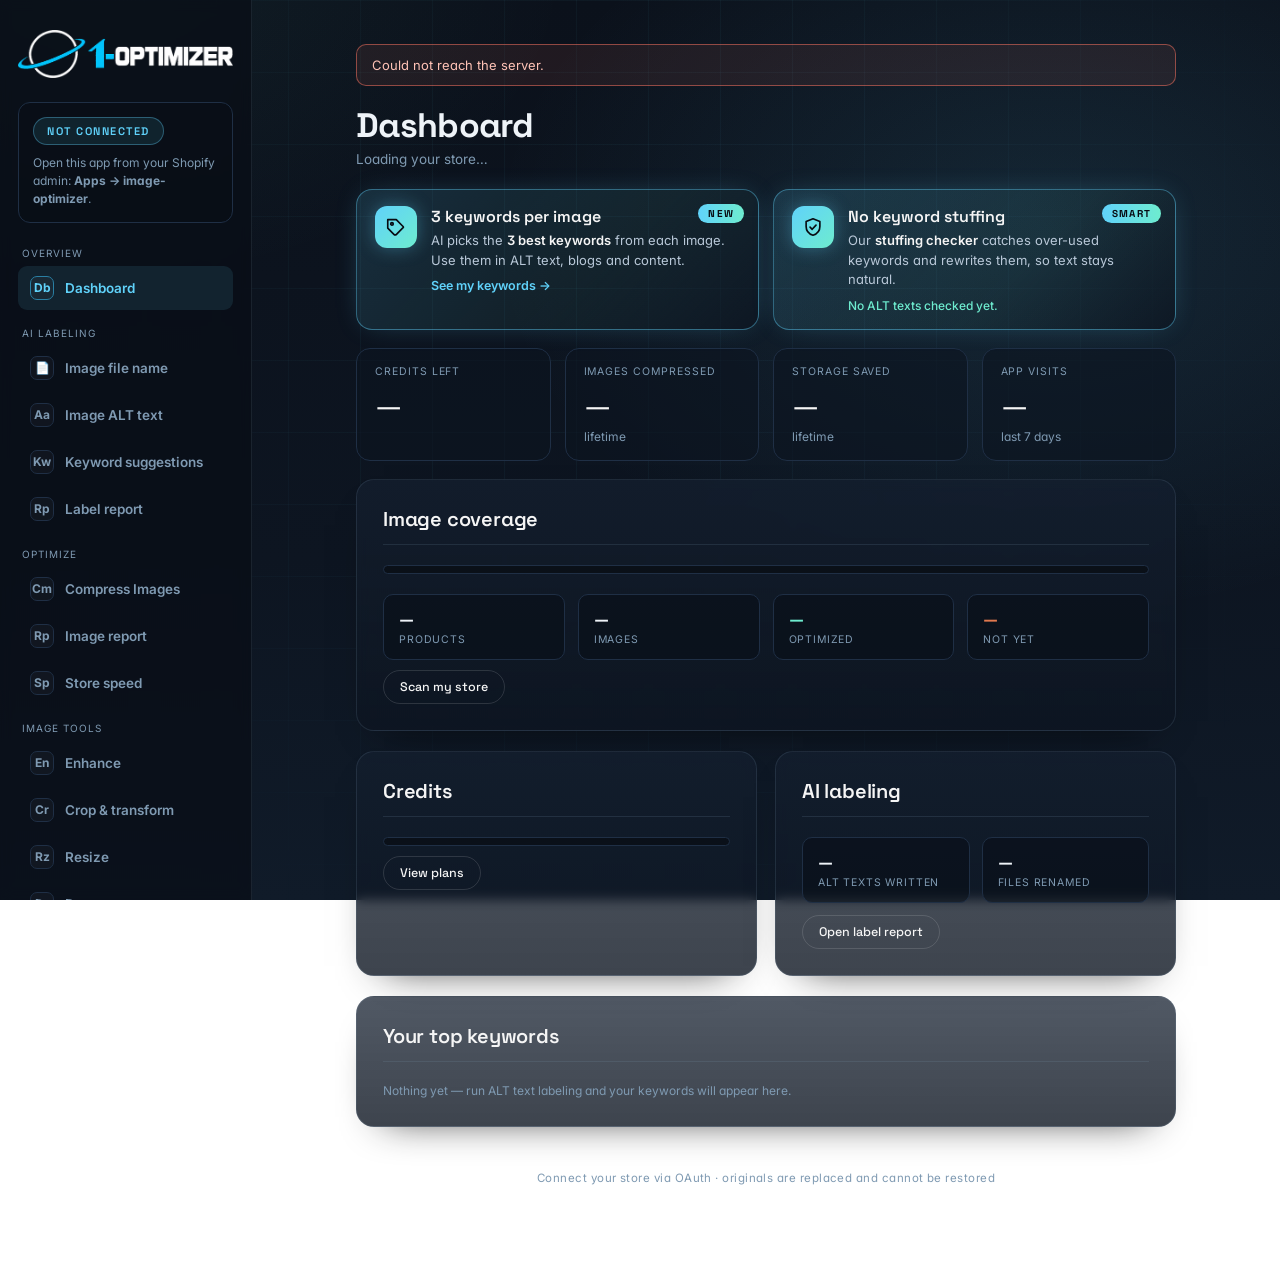
==== commit f598a517: "change in the code" ====
--- a/templates/index.html
+++ b/templates/index.html
@@ -2,33 +2,35 @@
 <html lang="en">
 <head>
 <meta charset="UTF-8">
+<meta name="manual-shop" content="{{ 'yes' if manual_shop else 'no' }}">
 <meta name="viewport" content="width=device-width, initial-scale=1.0">
-<meta name="shopify-api-key" content="{{ shopify_api_key }}">
-<script src="https://cdn.shopify.com/shopifycloud/app-bridge.js"></script>
-<title>Image Optimizer  — Shopify</title>
+<title>1-globe 1-optimizer — Shopify</title>
 <link rel="preconnect" href="https://fonts.googleapis.com">
 <link rel="preconnect" href="https://fonts.gstatic.com" crossorigin>
-<link href="https://fonts.googleapis.com/css2?family=Cormorant+Garamond:wght@400;500;600&family=Karla:wght@400;500;600&family=JetBrains+Mono:wght@400;500;700&display=swap" rel="stylesheet">
+<link href="https://fonts.googleapis.com/css2?family=Space+Grotesk:wght@400;500;600;700&family=Inter:wght@400;500;600;700&display=swap" rel="stylesheet">
+<link rel="stylesheet" href="/static/loading.css">
 <style>
   :root {
-    --abyss:#061419; --deep:#0a2029; --panel-soft:#123643; --line:#1b4553;
-    --mist:#dcefee; --fog:#7fa2a9; --glow:#74e8e0; --glow-deep:#2b7d78;
-    --ember:#e0794f; --danger:#ef6f5e; --moss:#8fbf6a;
-    --display:'Cormorant Garamond',serif; --body:'Karla',sans-serif; --mono:'JetBrains Mono',monospace;
+    /* one.GLOBE-inspired palette, sampled from the reference design */
+    --abyss:#0b111b; --deep:#0d1521; --panel-soft:#172233; --line:#1f2f45;
+    --mist:#eef3f8; --fog:#7f9ab2; --glow:#60d2fa; --glow-deep:#2a7fa3;
+    --mint:#6eeccf;
+    --ember:#e0794f; --danger:#ef6f5e; --moss:#6eeccf;
+    --display:'Space Grotesk',sans-serif; --body:'Inter',sans-serif; --mono:'Inter',sans-serif;
   }
   * { box-sizing: border-box; }
   body {
     margin:0; min-height:100vh; color:var(--mist); font-family:var(--body);
     background:
-      radial-gradient(1100px 700px at 18% -8%, #14414a 0%, transparent 58%),
-      radial-gradient(900px 600px at 92% 8%, #0f3b3f 0%, transparent 55%),
+      radial-gradient(1100px 700px at 18% -8%, #12324a 0%, transparent 58%),
+      radial-gradient(900px 600px at 92% 8%, #0f2c40 0%, transparent 55%),
       linear-gradient(180deg, var(--deep) 0%, var(--abyss) 78%);
     background-attachment: fixed;
   }
   .spores { position:fixed; inset:0; pointer-events:none; overflow:hidden; z-index:0; }
   .spore {
     position:absolute; width:3px; height:3px; border-radius:50%; background:var(--glow); opacity:0;
-    box-shadow:0 0 8px var(--glow), 0 0 18px rgba(116,232,224,.55); animation:drift linear infinite;
+    box-shadow:0 0 8px var(--glow), 0 0 18px rgba(96,210,250,.55); animation:drift linear infinite;
   }
   @keyframes drift {
     0% { transform:translate3d(0,12vh,0) scale(.7); opacity:0; }
@@ -39,22 +41,22 @@
 
   .tag {
     font-family:var(--mono); font-size:11px; letter-spacing:.06em; color:var(--fog);
-    padding:6px 13px; border:1px solid var(--line); border-radius:100px; background:rgba(9,32,40,.6);
+    padding:6px 13px; border:1px solid var(--line); border-radius:100px; background:rgba(13,21,33,.6);
   }
 
   /* ---- shell / sidebar ---- */
   .shell { position:relative; z-index:1; display:flex; align-items:flex-start; min-height:100vh; }
   .sidebar {
     width:252px; flex:none; padding:30px 18px; display:flex; flex-direction:column; gap:24px;
-    border-right:1px solid var(--line); background:rgba(6,20,25,.55); backdrop-filter:blur(6px);
+    border-right:1px solid var(--line); background:rgba(10,16,25,.55); backdrop-filter:blur(6px);
     position:sticky; top:0; height:100vh; overflow-y:auto;
   }
   .brand h1 {
     font-family:var(--display); font-weight:500; font-size:21px; letter-spacing:.1em;
-    text-transform:uppercase; margin:0; color:#bfeef0; line-height:1.3;
-    text-shadow:0 0 20px rgba(116,232,224,.3);
-  }
-  .side-conn { display:flex; flex-direction:column; gap:9px; font-size:12.5px; padding:14px; border:1px solid var(--line); border-radius:12px; background:rgba(5,17,22,.5); }
+    text-transform:uppercase; margin:0; color:#f5f5f5; line-height:1.3;
+    text-shadow:0 0 20px rgba(96,210,250,.3);
+  }
+  .side-conn { display:flex; flex-direction:column; gap:9px; font-size:12.5px; padding:14px; border:1px solid var(--line); border-radius:12px; background:rgba(9,14,22,.5); }
   .side-conn .row1 { display:flex; align-items:center; justify-content:space-between; gap:8px; }
   .side-conn #conn-text { font-family:var(--mono); font-size:11.5px; }
   .side-conn .link-btn { padding:0; font-size:11px; }
@@ -68,8 +70,8 @@
     border-radius:9px; cursor:pointer; text-decoration:none; width:100%;
     transition:background .15s ease, color .15s ease;
   }
-  .side-link:hover { color:var(--mist); background:rgba(116,232,224,.06); }
-  .side-link.active { color:var(--glow); background:rgba(116,232,224,.1); }
+  .side-link:hover { color:var(--mist); background:rgba(96,210,250,.06); }
+  .side-link.active { color:var(--glow); background:rgba(96,210,250,.1); }
   .side-link .ic {
     width:24px; height:24px; flex:none; display:flex; align-items:center; justify-content:center;
     font-family:var(--mono); font-weight:700; font-size:12px; border-radius:7px;
@@ -88,37 +90,37 @@
   .sub { color:var(--fog); font-size:14.5px; margin:0 0 26px; max-width:60ch; line-height:1.55; }
 
   .panel {
-    background:linear-gradient(180deg, rgba(18,54,67,.82), rgba(11,36,45,.82));
+    background:linear-gradient(180deg, rgba(20,31,47,.82), rgba(14,22,34,.82));
     border:1px solid var(--line); border-radius:16px; padding:26px; margin-bottom:20px;
     backdrop-filter:blur(6px); box-shadow:0 18px 40px -28px rgba(0,0,0,.9);
   }
   .panel h2 {
     font-family:var(--display); font-size:19px; font-weight:600; letter-spacing:.18em;
     text-transform:uppercase; color:var(--glow); margin:0 0 20px; padding-bottom:12px;
-    border-bottom:1px solid rgba(116,232,224,.14);
+    border-bottom:1px solid rgba(96,210,250,.14);
   }
   .row { display:flex; align-items:center; justify-content:space-between; gap:16px; flex-wrap:wrap; }
 
   .status-dot { width:9px; height:9px; border-radius:50%; background:var(--fog); display:inline-block; margin-right:9px; }
-  .status-dot.live { background:var(--glow); box-shadow:0 0 10px var(--glow),0 0 22px rgba(116,232,224,.6); animation:breathe 2s infinite; }
+  .status-dot.live { background:var(--glow); box-shadow:0 0 10px var(--glow),0 0 22px rgba(96,210,250,.6); animation:breathe 2s infinite; }
   .status-dot.err { background:var(--danger); box-shadow:0 0 10px rgba(239,111,94,.7); }
   @keyframes breathe { 0%,100% { opacity:1; } 50% { opacity:.35; } }
 
   .segmented { display:flex; gap:10px; flex-wrap:wrap; margin-bottom:20px; }
   .seg {
     font-family:var(--body); font-weight:500; font-size:13.5px; padding:11px 20px;
-    border-radius:10px; border:1px solid var(--line); background:rgba(6,20,25,.5);
+    border-radius:10px; border:1px solid var(--line); background:rgba(10,16,25,.5);
     color:var(--fog); cursor:pointer; transition:all .18s ease;
   }
   .seg:hover { color:var(--mist); border-color:var(--glow-deep); }
   .seg.active {
-    color:var(--glow); background:rgba(116,232,224,.12); border-color:var(--glow);
+    color:var(--glow); background:rgba(96,210,250,.12); border-color:var(--glow);
     font-weight:700; box-shadow:inset 0 0 0 1px var(--glow);
   }
   .seg.active::before { content:'\2713  '; }
 
   select, input[type=number], input[type=text] {
-    width:100%; background:rgba(6,20,25,.65); border:1px solid var(--line); color:var(--mist);
+    width:100%; background:rgba(10,16,25,.65); border:1px solid var(--line); color:var(--mist);
     padding:11px 13px; border-radius:9px; font-family:var(--mono); font-size:13px;
   }
   select:focus, input:focus { outline:2px solid var(--glow-deep); outline-offset:1px; }
@@ -135,12 +137,12 @@
   .link-btn:hover { color:var(--glow); }
   .link-btn.danger:hover { color:var(--danger); }
 
-  .product-list { border:1px solid var(--line); border-radius:10px; max-height:310px; overflow-y:auto; background:rgba(5,17,22,.6); }
+  .product-list { border:1px solid var(--line); border-radius:10px; max-height:310px; overflow-y:auto; background:rgba(9,14,22,.6); }
   .product-list::-webkit-scrollbar, .report-list::-webkit-scrollbar { width:9px; }
   .product-list::-webkit-scrollbar-thumb, .report-list::-webkit-scrollbar-thumb { background:var(--glow-deep); border-radius:5px; }
-  .p-row { display:flex; align-items:center; gap:13px; padding:11px 15px; border-bottom:1px solid rgba(27,69,83,.7); cursor:pointer; }
+  .p-row { display:flex; align-items:center; gap:13px; padding:11px 15px; border-bottom:1px solid rgba(31,47,69,.7); cursor:pointer; }
   .p-row:last-child { border-bottom:none; }
-  .p-row:hover { background:rgba(116,232,224,.05); }
+  .p-row:hover { background:rgba(96,210,250,.05); }
   .p-row.is-done .p-title { color:var(--fog); }
   .p-row input[type=checkbox] { accent-color:var(--glow); width:16px; height:16px; flex:none; }
   .p-thumb { width:36px; height:36px; border-radius:7px; object-fit:cover; background:var(--panel-soft); flex:none; }
@@ -150,10 +152,10 @@
   .badge {
     font-family:var(--mono); font-size:10px; letter-spacing:.06em; padding:3px 8px;
     border-radius:100px; flex:none; color:var(--moss);
-    border:1px solid rgba(143,191,106,.45); background:rgba(143,191,106,.09);
+    border:1px solid rgba(110,236,207,.45); background:rgba(110,236,207,.09);
   }
   .badge.partial { color:var(--ember); border-color:rgba(224,121,79,.45); background:rgba(224,121,79,.09); }
-  .badge.none { color:var(--fog); border-color:var(--line); background:rgba(127,162,169,.07); }
+  .badge.none { color:var(--fog); border-color:var(--line); background:rgba(127,154,178,.07); }
   .picker-empty { padding:26px 15px; color:var(--fog); font-size:13px; text-align:center; }
 
   .p-expand {
@@ -161,11 +163,11 @@
     font-size:11px; cursor:pointer; padding:5px 8px; flex:none; border-radius:5px;
     white-space:nowrap;
   }
-  .p-expand:hover { color:var(--glow); background:rgba(116,232,224,.06); }
+  .p-expand:hover { color:var(--glow); background:rgba(96,210,250,.06); }
   .p-expand.open { color:var(--glow); }
   .p-images {
     display:flex; flex-wrap:wrap; gap:9px; padding:11px 15px 15px 64px;
-    background:rgba(4,14,18,.4); border-bottom:1px solid rgba(27,69,83,.7);
+    background:rgba(6,10,16,.4); border-bottom:1px solid rgba(31,47,69,.7);
   }
   .pi-cell { display:flex; flex-direction:column; align-items:center; gap:4px; cursor:pointer; width:52px; }
   .pi-cell input { accent-color:var(--glow); width:14px; height:14px; }
@@ -185,20 +187,20 @@
   /* ---- crop and transform ---- */
   .crop-block { margin-bottom:16px; }
   .crop-block > label { display:block; font-size:11.5px; color:var(--fog); margin-bottom:10px; font-family:var(--mono); letter-spacing:.04em; }
-  .crop-list { border:1px solid var(--line); border-radius:10px; overflow:hidden; background:rgba(5,17,22,.6); }
+  .crop-list { border:1px solid var(--line); border-radius:10px; overflow:hidden; background:rgba(9,14,22,.6); }
   .crop-row {
     display:flex; align-items:center; justify-content:space-between; gap:12px;
-    padding:12px 15px; border-bottom:1px solid rgba(27,69,83,.7); cursor:pointer;
+    padding:12px 15px; border-bottom:1px solid rgba(31,47,69,.7); cursor:pointer;
     font-size:13.5px; transition:background .15s ease, color .15s ease;
   }
   .crop-row:last-child { border-bottom:none; }
-  .crop-row:hover { background:rgba(116,232,224,.05); }
-  .crop-row.active { color:var(--glow); background:rgba(116,232,224,.08); font-weight:600; }
+  .crop-row:hover { background:rgba(96,210,250,.05); }
+  .crop-row.active { color:var(--glow); background:rgba(96,210,250,.08); font-weight:600; }
   .crop-row .check { font-family:var(--mono); color:var(--glow); font-weight:700; visibility:hidden; }
   .crop-row.active .check { visibility:visible; }
   .crop-freeform-inputs {
     display:flex; align-items:center; gap:10px; padding:12px 15px;
-    border-bottom:1px solid rgba(27,69,83,.7); background:rgba(5,17,22,.4);
+    border-bottom:1px solid rgba(31,47,69,.7); background:rgba(9,14,22,.4);
   }
   .crop-freeform-inputs input { width:80px; }
   .crop-freeform-inputs span { color:var(--fog); font-family:var(--mono); }
@@ -209,20 +211,20 @@
   }
   button:active { transform:scale(.97); }
   button:disabled { opacity:.35; cursor:not-allowed; box-shadow:none; }
-  .btn-primary { background:linear-gradient(180deg,#8af2ea,var(--glow)); color:#04222a; box-shadow:0 0 24px rgba(116,232,224,.3); }
-  .btn-primary:hover:not(:disabled) { box-shadow:0 0 34px rgba(116,232,224,.5); }
+  .btn-primary { background:linear-gradient(180deg,#7be0fb,var(--glow)); color:#080b11; box-shadow:0 0 24px rgba(96,210,250,.3); }
+  .btn-primary:hover:not(:disabled) { box-shadow:0 0 34px rgba(96,210,250,.5); }
   .btn-ghost { background:transparent; color:var(--fog); border:1px solid var(--line); }
   .btn-ghost:hover:not(:disabled) { color:var(--mist); border-color:var(--glow-deep); }
 
   .meter { display:flex; align-items:flex-end; gap:40px; margin-bottom:20px; flex-wrap:wrap; }
   .stat .num { font-family:var(--mono); font-size:33px; font-weight:700; line-height:1; }
-  .stat .num.saved { color:var(--glow); text-shadow:0 0 22px rgba(116,232,224,.4); }
+  .stat .num.saved { color:var(--glow); text-shadow:0 0 22px rgba(96,210,250,.4); }
   .stat .label { font-size:10.5px; color:var(--fog); text-transform:uppercase; letter-spacing:.14em; margin-top:8px; }
-  .bar-track { height:9px; background:rgba(5,17,22,.8); border-radius:100px; overflow:hidden; border:1px solid var(--line); }
-  .bar-fill { height:100%; width:0%; background:linear-gradient(90deg,var(--glow-deep),var(--glow)); box-shadow:0 0 16px rgba(116,232,224,.65); transition:width .45s ease; }
-  .bar-fill.moss { background:linear-gradient(90deg,#4b7a35,var(--moss)); box-shadow:0 0 16px rgba(143,191,106,.5); }
+  .bar-track { height:9px; background:rgba(9,14,22,.8); border-radius:100px; overflow:hidden; border:1px solid var(--line); }
+  .bar-fill { height:100%; width:0%; background:linear-gradient(90deg,var(--glow-deep),var(--glow)); box-shadow:0 0 16px rgba(96,210,250,.65); transition:width .45s ease; }
+  .bar-fill.moss { background:linear-gradient(90deg,#2f9c86,var(--moss)); box-shadow:0 0 16px rgba(110,236,207,.5); }
   .grid4 { display:grid; grid-template-columns:repeat(4,1fr); gap:13px; margin-top:20px; }
-  .mini { background:rgba(5,17,22,.55); border:1px solid var(--line); border-radius:10px; padding:13px 15px; }
+  .mini { background:rgba(9,14,22,.55); border:1px solid var(--line); border-radius:10px; padding:13px 15px; }
   .mini .n { font-family:var(--mono); font-size:17px; font-weight:700; }
   .mini .n.moss { color:var(--moss); }
   .mini .n.ember { color:var(--ember); }
@@ -234,12 +236,12 @@
   .tool-right { display:flex; flex-direction:column; gap:4px; min-width:0; }
   @media (max-width:860px) { .tool-layout { grid-template-columns:1fr; } }
 
-  .picker-load-area { padding:16px; border:1px dashed var(--line); border-radius:10px; background:rgba(5,17,22,.4); text-align:center; }
+  .picker-load-area { padding:16px; border:1px dashed var(--line); border-radius:10px; background:rgba(9,14,22,.4); text-align:center; }
   .picker-load-area p { margin:0 0 12px; color:var(--fog); font-size:12.5px; }
 
   .ai-tool-row {
     display:flex; align-items:flex-start; gap:14px; padding:14px 16px; margin-bottom:10px;
-    border:1px solid var(--line); border-radius:10px; background:rgba(5,17,22,.5);
+    border:1px solid var(--line); border-radius:10px; background:rgba(9,14,22,.5);
     cursor:pointer; transition:border-color .18s ease;
   }
   .ai-tool-row:hover { border-color:var(--glow-deep); }
@@ -247,29 +249,29 @@
   .ai-tool-icon {
     font-family:var(--mono); font-weight:700; font-size:15px; color:var(--glow); flex:none;
     width:30px; height:30px; display:flex; align-items:center; justify-content:center;
-    border:1px solid var(--line); border-radius:8px; background:rgba(116,232,224,.06);
+    border:1px solid var(--line); border-radius:8px; background:rgba(96,210,250,.06);
   }
   .ai-tool-text { display:flex; flex-direction:column; gap:4px; font-size:13.5px; }
   .ai-tool-text .hint { color:var(--fog); font-size:12px; line-height:1.5; }
 
   /* ---- report ---- */
-  .report-list { border:1px solid var(--line); border-radius:10px; max-height:520px; overflow-y:auto; background:rgba(5,17,22,.6); }
-  .r-product { border-bottom:1px solid rgba(27,69,83,.7); padding:15px 16px; }
+  .report-list { border:1px solid var(--line); border-radius:10px; max-height:520px; overflow-y:auto; background:rgba(9,14,22,.6); }
+  .r-product { border-bottom:1px solid rgba(31,47,69,.7); padding:15px 16px; }
   .r-product:last-child { border-bottom:none; }
   .r-head { display:flex; align-items:center; gap:12px; margin-bottom:12px; flex-wrap:wrap; }
   .r-title { flex:1; font-size:14px; min-width:150px; }
   .r-images { display:flex; gap:10px; flex-wrap:wrap; }
   .r-img { position:relative; width:62px; height:62px; border-radius:8px; overflow:hidden; border:1px solid var(--line); background:var(--panel-soft); cursor:pointer; }
   .r-img img { width:100%; height:100%; object-fit:cover; display:block; }
-  .r-img.done { border-color:rgba(143,191,106,.7); box-shadow:0 0 12px rgba(143,191,106,.18); }
+  .r-img.done { border-color:rgba(110,236,207,.7); box-shadow:0 0 12px rgba(110,236,207,.18); }
   .r-img.pending { border-color:rgba(224,121,79,.55); }
   .r-img:not(.done) img { opacity:.62; }
-  .r-img.picked { outline:2px solid var(--glow); outline-offset:2px; box-shadow:0 0 14px rgba(116,232,224,.45); }
+  .r-img.picked { outline:2px solid var(--glow); outline-offset:2px; box-shadow:0 0 14px rgba(96,210,250,.45); }
   .r-mark {
     position:absolute; right:3px; bottom:3px; width:17px; height:17px; border-radius:50%;
     display:flex; align-items:center; justify-content:center;
     font-family:var(--mono); font-size:10px; font-weight:700; line-height:1;
-    background:rgba(4,14,18,.9);
+    background:rgba(6,10,16,.9);
   }
   .r-mark.done { color:#0b1f08; background:var(--moss); }
   .r-mark.pending { color:#1f0e06; background:var(--ember); }
@@ -279,7 +281,7 @@
   .dot.moss { background:var(--moss); } .dot.ember { background:var(--ember); }
 
   .log {
-    background:rgba(4,14,18,.75); border:1px solid var(--line); border-radius:10px;
+    background:rgba(6,10,16,.75); border:1px solid var(--line); border-radius:10px;
     padding:16px 18px; height:230px; overflow-y:auto; font-family:var(--mono);
     font-size:12.5px; color:#a8c4c9; line-height:1.65;
   }
@@ -302,14 +304,180 @@
     .content { padding:26px 18px 60px; }
   }
   @media (max-width:720px) { .grid4 { grid-template-columns:repeat(2,1fr); } }
+  .img-tip { position:fixed; z-index:9999; pointer-events:none; max-width:260px; padding:8px 10px; border-radius:8px;
+    background:#0d1521; border:1px solid var(--line); color:#e8f6ff; font-size:11.5px; line-height:1.5;
+    box-shadow:0 6px 24px rgba(0,0,0,.45); opacity:0; transition:opacity .12s; word-break:break-all; }
+  .img-tip.show { opacity:1; }
+  .img-tip b { color:#7fe6d6; font-weight:600; }
+
+  .hist-bar { display:flex; flex-wrap:wrap; gap:12px; align-items:center; margin-bottom:16px; position:relative; }
+  .range-btn { display:inline-flex; gap:8px; align-items:center; padding:9px 14px; border:1px solid var(--line); border-radius:10px;
+    background:rgba(13,21,33,.6); color:var(--mist); font:inherit; font-size:13.5px; cursor:pointer; }
+  .range-btn:hover { border-color:var(--glow-deep); }
+  .hist-stat { font-family:var(--mono); font-size:12px; color:var(--fog); }
+  .hist-stat b { color:var(--glow); font-weight:600; }
+  .rp { position:absolute; top:46px; left:0; z-index:50; display:flex; max-width:min(760px,94vw); background:var(--deep);
+    border:1px solid var(--line); border-radius:14px; box-shadow:0 14px 44px rgba(0,0,0,.55); overflow:hidden; }
+  .rp-presets { width:158px; padding:10px; border-right:1px solid var(--line); display:flex; flex-direction:column; gap:2px; flex:none; }
+  .rp-presets button { text-align:left; padding:8px 10px; border:0; border-radius:8px; background:none; color:var(--mist); font:inherit; font-size:13px; cursor:pointer; }
+  .rp-presets button:hover { background:var(--panel-soft); }
+  .rp-presets button.on { background:var(--panel-soft); color:var(--glow); }
+  .rp-presets hr { border:0; border-top:1px solid var(--line); margin:6px 0; width:100%; }
+  .rp-main { padding:14px; min-width:0; }
+  .rp-inputs { display:flex; gap:8px; align-items:center; margin-bottom:12px; }
+  .rp-inputs input { flex:1; min-width:0; padding:8px 10px; border-radius:8px; border:1px solid var(--line); background:rgba(13,21,33,.6); color:var(--mist); font:inherit; font-size:13px; color-scheme:dark; }
+  .rp-cals { display:flex; gap:18px; flex-wrap:wrap; }
+  .rp-cal { width:224px; }
+  .rp-head { display:flex; align-items:center; justify-content:space-between; font-size:13px; margin-bottom:6px; min-height:26px; }
+  .rp-head button { border:0; background:none; color:var(--fog); cursor:pointer; font-size:16px; padding:2px 8px; }
+  .rp-grid { display:grid; grid-template-columns:repeat(7,1fr); }
+  .rp-grid span.dow { text-align:center; font-size:10.5px; color:var(--fog); padding:4px 0; }
+  .rp-day { height:30px; border:0; background:none; color:var(--mist); font:inherit; font-size:12.5px; cursor:pointer; border-radius:0; }
+  .rp-day:disabled { color:#3b5a63; cursor:default; }
+  .rp-day.in { background:rgba(96,210,250,.13); }
+  .rp-day.edge { background:var(--glow); color:#080b11; font-weight:700; border-radius:8px; }
+  .rp-foot { display:flex; justify-content:flex-end; gap:8px; margin-top:12px; }
+  .rp-foot button { padding:8px 16px; font-size:13px; }
+  .h-table-wrap { overflow-x:auto; }
+  .h-table { width:100%; border-collapse:collapse; font-size:13px; }
+  .h-table th { text-align:left; font-family:var(--mono); font-size:10.5px; letter-spacing:.08em; text-transform:uppercase; color:var(--fog); padding:8px 10px; border-bottom:1px solid var(--line); }
+  .h-table td { padding:9px 10px; border-bottom:1px solid rgba(31,47,69,.5); vertical-align:top; }
+  .h-table td.mono { font-family:var(--mono); font-size:12px; }
+  .h-empty { padding:26px; text-align:center; color:var(--fog); }
+  .h-pager { display:flex; gap:10px; align-items:center; justify-content:flex-end; margin-top:12px; font-size:12.5px; color:var(--fog); }
+  @media (max-width:640px) { .rp { flex-direction:column; } .rp-presets { width:auto; flex-direction:row; flex-wrap:wrap; border-right:0; border-bottom:1px solid var(--line); } .rp-presets hr { display:none; } }
+  .preview-pane { display:flex; flex-direction:column; gap:8px; margin-bottom:18px; }
+  @media (max-width:860px) { .preview-pane { order:-1; } }
+  .content-inner.is-dash > #owner-bar, .content-inner.is-dash > .sub { display:none !important; }
+  .content-inner:not(.is-run) > .sub { display:none !important; }
+  .dash-hero h2 { font-family:var(--display); font-size:30px; margin:0 0 4px; font-weight:600; }
+  .dash-hero p { margin:0 0 22px; color:var(--fog); font-size:13.5px; }
+  .dash-cards { display:grid; grid-template-columns:repeat(auto-fit,minmax(170px,1fr)); gap:14px; margin-bottom:18px; }
+  .dcard { border:1px solid var(--line); border-radius:14px; padding:16px 18px; background:rgba(13,21,33,.6); }
+  .dcard .k { font-family:var(--mono); font-size:10.5px; letter-spacing:.09em; text-transform:uppercase; color:var(--fog); }
+  .dcard .v { font-size:30px; margin-top:8px; color:var(--mist); }
+  .dcard .s { font-size:12px; color:var(--fog); margin-top:4px; }
+  .dash-two { display:grid; grid-template-columns:repeat(auto-fit,minmax(280px,1fr)); gap:18px; }
+  .grid2 { display:grid; grid-template-columns:repeat(2,1fr); gap:12px; }
+  .sugg { display:flex; gap:12px; align-items:center; justify-content:space-between; flex-wrap:wrap; padding:11px 0; border-bottom:1px solid rgba(31,47,69,.5); font-size:13.5px; }
+  .sugg:last-child { border-bottom:0; }
+  .sugg .why { flex:1; min-width:200px; }
+  /* ===== one.GLOBE-inspired theme (override layer) ===== */
+  body {
+    background:
+      radial-gradient(900px 620px at 82% 26%, rgba(96,210,250,.11), transparent 62%),
+      radial-gradient(760px 520px at 8% -4%, rgba(110,236,207,.06), transparent 62%),
+      linear-gradient(180deg, #0b111b 0%, #0d1521 62%, #101b29 100%);
+    background-attachment: fixed;
+    font-feature-settings:'ss01','cv11';
+  }
+  body::before {
+    content:''; position:fixed; inset:0; z-index:0; pointer-events:none;
+    background-image:
+      linear-gradient(rgba(96,210,250,.045) 1px, transparent 1px),
+      linear-gradient(90deg, rgba(96,210,250,.045) 1px, transparent 1px);
+    background-size:72px 72px;
+    -webkit-mask-image:radial-gradient(ellipse at 50% 30%, #000 30%, transparent 85%);
+            mask-image:radial-gradient(ellipse at 50% 30%, #000 30%, transparent 85%);
+  }
+  h1, h2, h3 { font-family:var(--display); }
+  .tag {
+    font-family:var(--display); font-weight:600; font-size:11px; letter-spacing:.14em; text-transform:uppercase;
+    color:var(--glow); background:rgba(96,210,250,.1); border:1px solid rgba(96,210,250,.35);
+  }
+  .btn-primary {
+    background:linear-gradient(90deg,#60d2fa,#6eeccf); color:#080b11; border-radius:999px;
+    font-family:var(--display); font-weight:600; box-shadow:0 0 28px rgba(96,210,250,.26);
+  }
+  .btn-primary:hover:not(:disabled) { box-shadow:0 0 40px rgba(96,210,250,.5); }
+  .btn-ghost {
+    border-radius:999px; background:transparent; color:#f5f5f5;
+    border:1px solid rgba(255,255,255,.13); font-family:var(--display); font-weight:500;
+  }
+  .btn-ghost:hover:not(:disabled) { color:var(--glow); border-color:rgba(96,210,250,.55); }
+  .seg { border-radius:999px; }
+  .panel {
+    background:linear-gradient(180deg, rgba(20,31,47,.74), rgba(13,21,33,.8));
+    border-radius:18px; border:1px solid rgba(127,154,178,.16);
+  }
+  .panel h2 {
+    font-family:var(--display); font-weight:600; font-size:20px; letter-spacing:-.01em;
+    text-transform:none; color:#f5f5f5; border-bottom:1px solid rgba(127,154,178,.16);
+  }
+  .stat .num, .mini .n, .dcard .v, .plan-price { font-family:var(--display); }
+  .stat .num.saved, .dcard .v { color:var(--glow); }
+  .dcard .v { color:#f5f5f5; }
+  .brand h1 {
+    font-family:var(--display); font-weight:700; font-size:21px; letter-spacing:-.01em;
+    text-transform:none; color:#f5f5f5; text-shadow:none;
+  }
+  .brand h1 img { display:block; width:100%; max-width:216px; height:auto; }
+  .sidebar { background:rgba(9,14,22,.7); border-right:1px solid rgba(127,154,178,.14); }
+  .side-link.active { color:var(--glow); background:rgba(96,210,250,.1); }
+  .dash-hero h2 { font-family:var(--display); font-weight:700; letter-spacing:-.02em; font-size:34px; }
+  .chips { display:flex; flex-wrap:wrap; gap:8px; }
+  .chip { display:inline-flex; align-items:center; gap:6px; padding:5px 12px; border-radius:999px; font-size:12.5px; font-weight:500;
+    color:var(--glow); background:rgba(96,210,250,.1); border:1px solid rgba(96,210,250,.32); }
+  .chip i { font-style:normal; color:var(--fog); font-size:11px; }
+
+  /* highlight cards (Dashboard + Plans) */
+  .feat-hl { display:grid; grid-template-columns:repeat(auto-fit,minmax(280px,1fr)); gap:14px; margin-bottom:18px; }
+  .feat {
+    position:relative; display:flex; gap:14px; align-items:flex-start; padding:16px 18px; border-radius:16px;
+    border:1px solid rgba(96,210,250,.42);
+    background:linear-gradient(135deg, rgba(96,210,250,.15), rgba(110,236,207,.06) 60%, rgba(13,21,33,.72));
+    box-shadow:0 0 30px -12px rgba(96,210,250,.4);
+  }
+  .feat .feat-ic {
+    flex:none; width:42px; height:42px; border-radius:12px; display:flex; align-items:center; justify-content:center;
+    color:#080b11; background:linear-gradient(135deg,#60d2fa,#6eeccf); box-shadow:0 0 18px rgba(96,210,250,.35);
+  }
+  .feat .feat-body { min-width:0; flex:1; }
+  .feat h3 { margin:0 0 4px; font-size:16px; font-weight:600; color:#f5f5f5; padding-right:52px; }
+  .feat p { margin:0; font-size:13px; line-height:1.5; color:#b9c8d8; }
+  .feat b { color:#f5f5f5; font-weight:600; }
+  .feat-tag {
+    position:absolute; top:14px; right:14px; font-family:var(--display); font-size:10px; font-weight:700; letter-spacing:.12em;
+    text-transform:uppercase; color:#080b11; background:linear-gradient(90deg,#60d2fa,#6eeccf); padding:3px 10px; border-radius:999px;
+  }
+  .feat-stat { margin-top:8px; font-size:12px; font-weight:500; color:var(--mint); }
+  .feat-link { margin-top:8px; padding:0; background:none; border:0; color:var(--glow); font:inherit; font-size:12.5px; font-weight:600; cursor:pointer; }
+  .feat-link:hover { text-decoration:underline; }
+  .feat.solo { margin-top:4px; }
+  .sp-grid { display:grid; grid-template-columns:repeat(auto-fit,minmax(240px,1fr)); gap:12px; }
+  .sp-item { border:1px solid rgba(127,154,178,.18); border-radius:14px; padding:14px 16px; background:rgba(9,14,22,.45); }
+  .sp-item .top { display:flex; align-items:center; justify-content:space-between; gap:6px 10px; margin-bottom:6px; flex-wrap:wrap; }
+  .sp-item h4 { margin:0; font-size:14.5px; font-weight:600; color:#f5f5f5; font-family:var(--display); }
+  .sp-item p { margin:0; font-size:12.5px; line-height:1.5; color:var(--fog); }
+  .badge { flex:none; white-space:nowrap; padding:3px 10px; border-radius:999px; font-size:10.5px; font-weight:700; letter-spacing:.06em; text-transform:uppercase; border:1px solid; }
+  .badge.on   { color:#6eeccf; border-color:rgba(110,236,207,.45); background:rgba(110,236,207,.1); }
+  .badge.off  { color:#e0794f; border-color:rgba(224,121,79,.45); background:rgba(224,121,79,.1); }
+  .badge.todo { color:#60d2fa; border-color:rgba(96,210,250,.45); background:rgba(96,210,250,.1); }
+  .badge.soon { color:#7f9ab2; border-color:rgba(127,154,178,.35); background:rgba(127,154,178,.08); }
+  .cs-overlay { position:fixed; inset:0; z-index:10001; display:flex; align-items:center; justify-content:center; padding:20px;
+    background:rgba(5,9,15,.72); backdrop-filter:blur(3px); animation:cs-fade .15s ease; }
+  @keyframes cs-fade { from { opacity:0; } to { opacity:1; } }
+  .cs-box { width:100%; max-width:460px; border-radius:20px; padding:26px 26px 22px; border:1px solid rgba(96,210,250,.35);
+    background:linear-gradient(180deg,#152134,#0d1521); box-shadow:0 24px 70px rgba(0,0,0,.6), 0 0 44px -14px rgba(96,210,250,.4); }
+  .cs-box h3 { margin:0 0 12px; font-family:var(--display); font-size:21px; color:#f5f5f5; }
+  .cs-box ul { margin:0 0 14px; padding-left:18px; color:var(--mist); font-size:14px; line-height:1.6; }
+  .cs-warn { margin:0 0 20px; padding:10px 12px; border-radius:12px; font-size:12.5px; line-height:1.5; color:#f0c9b8;
+    background:rgba(224,121,79,.1); border:1px solid rgba(224,121,79,.35); }
+  .cs-actions { display:flex; gap:10px; justify-content:flex-end; flex-wrap:wrap; }
+  .cs-actions button { padding:10px 22px; font-size:13.5px; }
+  .cs-toast { position:fixed; left:50%; bottom:26px; transform:translateX(-50%); z-index:10002; padding:11px 20px; border-radius:999px;
+    font-size:13px; color:#f5f5f5; background:rgba(13,21,33,.96); border:1px solid rgba(127,154,178,.4); box-shadow:0 10px 30px rgba(0,0,0,.5);
+    animation:cs-fade .15s ease; }
+  .show-more { display:block; margin:14px auto 4px; padding:9px 22px; font-size:13px; }
 </style>
+<script src="/static/loading.js"></script>
 </head>
 <body>
 <div class="spores" id="spores" aria-hidden="true"></div>
 
 <div class="shell">
   <aside class="sidebar">
-    <div class="brand"><h1>Image<br>Optimizer</h1></div>
+    <div class="brand"><h1><img src="/static/logo.png" alt="1-globe 1-optimizer"></h1></div>
 
     <div class="side-conn">
       <div class="row1" style="display:none;">
@@ -320,6 +488,9 @@
         <button class="link-btn" id="logout-btn" style="display:none;"></button>
       </div>
       <button class="btn-ghost" id="test-btn" style="padding:8px 0; font-size:12px; display:none;">Test connection</button>
+      <p id="open-from-shopify" class="hidden" style="margin:0; font-size:12px; line-height:1.5; color:var(--fog);">
+        Open this app from your Shopify admin: <b>Apps &rarr; image-optimizer</b>.
+      </p>
       <div id="install-area" class="hidden">
         <input type="text" id="install-shop" placeholder="your-store.myshopify.com" style="margin-bottom:8px;">
         <button class="btn-primary" id="install-btn" style="width:100%; padding:9px 0; font-size:12.5px;">Connect store</button>
@@ -327,14 +498,19 @@
     </div>
 
     <nav class="side-nav">
+      <div class="side-nav-label">Overview</div>
+      <button class="side-link active" data-view="dashboard"><span class="ic">Db</span>Dashboard</button>
+
       <div class="side-nav-label">AI labeling</div>
+      <button class="side-link" data-view="ai" data-ai-mode="name"><span class="ic">&#128196;</span>Image file name</button>
       <button class="side-link" data-view="ai" data-ai-mode="alt"><span class="ic">Aa</span>Image ALT text</button>
-      <button class="side-link" data-view="ai" data-ai-mode="name"><span class="ic">&#128196;</span>Image file name</button>
+      <button class="side-link" data-view="keywords"><span class="ic">Kw</span>Keyword suggestions</button>
       <button class="side-link" data-view="ai-report"><span class="ic">Rp</span>Label report</button>
 
       <div class="side-nav-label">Optimize</div>
-      <button class="side-link active" data-view="run"><span class="ic">Cm</span>Compress Images</button>
+      <button class="side-link" data-view="run"><span class="ic">Cm</span>Compress Images</button>
       <button class="side-link" data-view="report"><span class="ic">Rp</span>Image report</button>
+      <button class="side-link" data-view="speed"><span class="ic">Sp</span>Store speed</button>
 
       <div class="side-nav-label">Image Tools</div>
       <button class="side-link" data-view="enhance"><span class="ic">En</span>Enhance</button>
@@ -344,6 +520,9 @@
       <button class="side-link" data-view="color-bg"><span class="ic">Bg</span>Color background</button>
       <button class="side-link" data-view="generate"><span class="ic">Ge</span>Generate</button>
 
+      <div class="side-nav-label">Activity</div>
+      <button class="side-link" data-view="history"><span class="ic">Hi</span>History</button>
+
       <div class="side-nav-label">Billing</div>
       <a class="side-link" href="/plans"><span class="ic">$</span>Plans</a>
     </nav>
@@ -356,13 +535,112 @@
   </aside>
 
   <main class="content">
-    <div class="content-inner">
+    <div class="content-inner is-dash">
+      <div id="owner-bar" class="hidden" style="margin-bottom:18px; padding:12px 16px; border:1px solid var(--line); border-radius:12px; display:flex; flex-wrap:wrap; gap:6px 18px; align-items:baseline;">
+        <strong id="owner-name" style="font-size:16px;"></strong>
+        <span id="owner-meta" style="font-size:12.5px; opacity:.75;"></span>
+      </div>
       <p class="sub">Shrinks product image file sizes and pushes the optimized version back — in place. Images optimized in an earlier run are skipped automatically.</p>
 
       <div class="error-banner" id="error-banner"></div>
 
+      <!-- ============ HISTORY VIEW ============ -->
+      <div id="view-history" class="hidden">
+        <div class="panel">
+          <h2>Access history</h2>
+          <p class="sub" style="margin-top:0;">When this app was opened for your store, and from which city and IP address. Times are shown in your local time zone.</p>
+          <div class="hist-bar">
+            <button class="range-btn" id="range-btn" type="button">
+              <span>&#128197;</span><span id="range-label">Last 7 days</span><span style="opacity:.6;">&#9662;</span>
+            </button>
+            <span class="hist-stat" id="hist-stat"></span>
+            <div class="rp hidden" id="rp"></div>
+          </div>
+          <div class="h-table-wrap">
+            <table class="h-table">
+              <thead><tr><th>Time</th><th>City</th><th>IP address</th><th>Page</th><th>Device</th></tr></thead>
+              <tbody id="hist-body"></tbody>
+            </table>
+          </div>
+          <div class="h-empty hidden" id="hist-empty">No visits in this period.</div>
+          <div class="h-pager" id="hist-pager"></div>
+        </div>
+      </div>
+
       <!-- ============ RUN VIEW ============ -->
-      <div id="view-run">
+      <!-- ============ DASHBOARD VIEW ============ -->
+      <div id="view-dashboard">
+        <div class="dash-hero">
+          <h2 id="dash-greeting">Dashboard</h2>
+          <p id="dash-sub">Loading your store…</p>
+        </div>
+
+        <div class="feat-hl">
+          <div class="feat">
+            <span class="feat-tag">New</span>
+            <span class="feat-ic"><svg viewBox="0 0 24 24" width="22" height="22" fill="none" stroke="currentColor" stroke-width="1.8" stroke-linecap="round" stroke-linejoin="round"><path d="M20 12.5 12.5 20a2 2 0 0 1-2.8 0L3 13.3V4h9.3L20 11.7a1 1 0 0 1 0 .8Z"/><circle cx="7.6" cy="8.6" r="1.4"/></svg></span>
+            <div class="feat-body">
+              <h3>3 keywords per image</h3>
+              <p>AI picks the <b>3 best keywords</b> from each image. Use them in ALT text, blogs and content.</p>
+              <button class="feat-link" data-go="keywords" type="button">See my keywords &rarr;</button>
+            </div>
+          </div>
+          <div class="feat">
+            <span class="feat-tag">Smart</span>
+            <span class="feat-ic"><svg viewBox="0 0 24 24" width="22" height="22" fill="none" stroke="currentColor" stroke-width="1.8" stroke-linecap="round" stroke-linejoin="round"><path d="M12 3 4.5 6v5.5c0 4.4 3 8.1 7.5 9.5 4.5-1.4 7.5-5.1 7.5-9.5V6L12 3Z"/><path d="m8.8 12.2 2.3 2.3 4.2-4.6"/></svg></span>
+            <div class="feat-body">
+              <h3>No keyword stuffing</h3>
+              <p>Our <b>stuffing checker</b> catches over-used keywords and rewrites them, so text stays natural.</p>
+              <div class="feat-stat" id="dc-stuff">No ALT texts checked yet.</div>
+            </div>
+          </div>
+        </div>
+
+        <div class="dash-cards">
+          <div class="dcard"><div class="k">Credits left</div><div class="v" id="dc-credits">—</div><div class="s" id="dc-credits-sub"></div></div>
+          <div class="dcard"><div class="k">Images compressed</div><div class="v" id="dc-compressed">—</div><div class="s">lifetime</div></div>
+          <div class="dcard"><div class="k">Storage saved</div><div class="v" id="dc-saved">—</div><div class="s">lifetime</div></div>
+          <div class="dcard"><div class="k">App visits</div><div class="v" id="dc-visits">—</div><div class="s" id="dc-visits-sub">last 7 days</div></div>
+        </div>
+
+        <div class="panel">
+          <h2>Image coverage</h2>
+          <div class="bar-track"><div class="bar-fill moss" id="dc-cov-bar" style="width:0%"></div></div>
+          <div class="grid4">
+            <div class="mini"><div class="n" id="dc-products">—</div><div class="l">Products</div></div>
+            <div class="mini"><div class="n" id="dc-images">—</div><div class="l">Images</div></div>
+            <div class="mini"><div class="n moss" id="dc-done">—</div><div class="l">Optimized</div></div>
+            <div class="mini"><div class="n ember" id="dc-pending">—</div><div class="l">Not yet</div></div>
+          </div>
+          <div class="row" style="margin-top:10px; gap:12px; align-items:center;">
+            <button class="btn-ghost" id="dc-cov-btn" style="padding:8px 16px; font-size:12.5px;">Scan my store</button>
+            <span class="note" id="dc-cov-note" style="margin:0;"></span>
+          </div>
+        </div>
+
+        <div class="dash-two">
+          <div class="panel">
+            <h2>Credits</h2>
+            <div class="bar-track"><div class="bar-fill" id="dc-credit-bar" style="width:0%"></div></div>
+            <p class="note" id="dc-credit-note" style="margin-top:10px;"></p>
+            <button class="btn-ghost" id="dc-buy" style="padding:8px 16px; font-size:12.5px;">View plans</button>
+          </div>
+          <div class="panel">
+            <h2>AI labeling</h2>
+            <div class="grid2">
+              <div class="mini"><div class="n" id="dc-alt">—</div><div class="l">ALT texts written</div></div>
+              <div class="mini"><div class="n" id="dc-renamed">—</div><div class="l">Files renamed</div></div>
+            </div>
+            <button class="btn-ghost" id="dc-label-report" style="padding:8px 16px; font-size:12.5px; margin-top:12px;">Open label report</button>
+          </div>
+        </div>
+        <div class="panel">
+          <h2>Your top keywords</h2>
+          <div class="chips" id="dc-topkw"><span class="note" style="margin:0;">Nothing yet — run ALT text labeling and your keywords will appear here.</span></div>
+        </div>
+      </div>
+
+      <div id="view-run" class="hidden">
         <div class="panel">
           <h2>What to optimize</h2>
           <div class="segmented">
@@ -443,8 +721,28 @@
       <div id="view-ai" class="hidden">
         <div class="panel">
           <h2>AI-generated labels</h2>
+          <div class="feat-hl">
+            <div class="feat">
+              <span class="feat-tag">New</span>
+              <span class="feat-ic"><svg viewBox="0 0 24 24" width="22" height="22" fill="none" stroke="currentColor" stroke-width="1.8" stroke-linecap="round" stroke-linejoin="round"><path d="M20 12.5 12.5 20a2 2 0 0 1-2.8 0L3 13.3V4h9.3L20 11.7a1 1 0 0 1 0 .8Z"/><circle cx="7.6" cy="8.6" r="1.4"/></svg></span>
+              <div class="feat-body">
+                <h3>3 keywords per image</h3>
+                <p>AI picks the <b>3 best keywords</b> from each image. Use them in ALT text, blogs and content.</p>
+                <button class="feat-link" data-go="keywords" type="button">See my keywords &rarr;</button>
+              </div>
+            </div>
+            <div class="feat">
+              <span class="feat-tag">Smart</span>
+              <span class="feat-ic"><svg viewBox="0 0 24 24" width="22" height="22" fill="none" stroke="currentColor" stroke-width="1.8" stroke-linecap="round" stroke-linejoin="round"><path d="M12 3 4.5 6v5.5c0 4.4 3 8.1 7.5 9.5 4.5-1.4 7.5-5.1 7.5-9.5V6L12 3Z"/><path d="m8.8 12.2 2.3 2.3 4.2-4.6"/></svg></span>
+              <div class="feat-body">
+                <h3>No keyword stuffing</h3>
+                <p>Our <b>stuffing checker</b> catches over-used keywords and rewrites them, so text stays natural.</p>
+                
+              </div>
+            </div>
+          </div>
           <p class="note" style="margin:0 0 18px;">
-            Reads each product's first image with Gemini and writes what it sees. That same ALT text (and filename, if enabled) is then applied to every image on the product — the assumption is all of a product's photos show the same item.
+            Reads every image with Gemini and writes ALT text (and a file name, if enabled) for what that specific image shows — front view, close-up, lifestyle and so on — so no two images get the same text.
           </p>
 
           <label class="ai-tool-row">
@@ -554,6 +852,85 @@
         </div>
       </div>
 
+      <!-- ============ KEYWORD SUGGESTIONS VIEW ============ -->
+      <div id="view-keywords" class="hidden">
+        <div class="panel">
+          <h2>Keyword suggestions</h2>
+          <div class="feat-hl">
+            <div class="feat">
+              <span class="feat-tag">New</span>
+              <span class="feat-ic"><svg viewBox="0 0 24 24" width="22" height="22" fill="none" stroke="currentColor" stroke-width="1.8" stroke-linecap="round" stroke-linejoin="round"><path d="M20 12.5 12.5 20a2 2 0 0 1-2.8 0L3 13.3V4h9.3L20 11.7a1 1 0 0 1 0 .8Z"/><circle cx="7.6" cy="8.6" r="1.4"/></svg></span>
+              <div class="feat-body">
+                <h3>3 keywords per image</h3>
+                <p>AI picks the <b>3 best keywords</b> from each image. Use them in ALT text, blogs and content.</p>
+                
+              </div>
+            </div>
+            <div class="feat">
+              <span class="feat-tag">Smart</span>
+              <span class="feat-ic"><svg viewBox="0 0 24 24" width="22" height="22" fill="none" stroke="currentColor" stroke-width="1.8" stroke-linecap="round" stroke-linejoin="round"><path d="M12 3 4.5 6v5.5c0 4.4 3 8.1 7.5 9.5 4.5-1.4 7.5-5.1 7.5-9.5V6L12 3Z"/><path d="m8.8 12.2 2.3 2.3 4.2-4.6"/></svg></span>
+              <div class="feat-body">
+                <h3>No keyword stuffing</h3>
+                <p>Our <b>stuffing checker</b> catches over-used keywords and rewrites them, so text stays natural.</p>
+                <div class="feat-stat" id="kw-stuff">No ALT texts checked yet.</div>
+              </div>
+            </div>
+          </div>
+        </div>
+
+        <div class="panel">
+          <h2>Top keywords across your store</h2>
+          <div class="chips" id="kw-top"><span class="note" style="margin:0;">Loading…</span></div>
+          <div class="row" style="margin-top:14px; justify-content:flex-start; gap:10px;">
+            <button class="btn-ghost" id="kw-copy-all" style="padding:8px 16px; font-size:12.5px;">Copy all keywords</button>
+            <a class="btn-ghost" href="/api/keywords.csv" style="padding:8px 16px; font-size:12.5px; text-decoration:none; display:inline-block;">Download CSV</a>
+            <button class="btn-ghost" id="kw-refresh" style="padding:8px 16px; font-size:12.5px;">Refresh</button>
+            <span class="note" id="kw-msg" style="margin:0;"></span>
+          </div>
+        </div>
+
+        <div class="panel">
+          <h2>Keywords by product</h2>
+          <div class="h-table-wrap">
+            <table class="h-table">
+              <thead><tr><th>Product</th><th>3 suggested keywords</th><th></th></tr></thead>
+              <tbody id="kw-body"></tbody>
+            </table>
+          </div>
+          <div class="h-empty hidden" id="kw-empty">No keywords yet. Run <b>Image ALT text</b> or <b>Image file name</b> labeling on some products and the AI's suggestions will appear here.</div>
+        </div>
+      </div>
+
+      <!-- ============ STORE SPEED VIEW ============ -->
+      <div id="view-speed" class="hidden">
+        <div class="panel">
+          <h2>Store speed</h2>
+          <p class="note" style="margin:0 0 16px;">What this app does for your storefront, and proof you can see. Press <b>Check my storefront</b> to read your live home page.</p>
+          <div class="sp-grid" id="sp-features"></div>
+          <p class="note" id="sp-note" style="margin:14px 0 0;"></p>
+          <div class="row" style="margin-top:18px; justify-content:flex-start; gap:10px;">
+            <button class="btn-primary" id="sp-check" style="padding:10px 22px; font-size:13.5px;">Check my storefront</button>
+            <a class="btn-ghost" id="sp-editor" target="_blank" rel="noopener" style="padding:10px 20px; font-size:13px; text-decoration:none; display:none;">Open theme editor</a>
+            <span class="note" id="sp-msg" style="margin:0;"></span>
+          </div>
+        </div>
+
+        <div class="panel hidden" id="sp-result">
+          <h2>Your storefront right now</h2>
+          <div class="grid4">
+            <div class="mini"><div class="n" id="sp-bytes">—</div><div class="l">Image weight</div></div>
+            <div class="mini"><div class="n" id="sp-count">—</div><div class="l">Images on page</div></div>
+            <div class="mini"><div class="n" id="sp-srcset">—</div><div class="l">Responsive (srcset)</div></div>
+            <div class="mini"><div class="n" id="sp-lazy">—</div><div class="l">Lazy-loaded</div></div>
+          </div>
+          <p class="note" id="sp-compare" style="margin:14px 0 0;"></p>
+          <p class="note" id="sp-ext" style="margin:8px 0 0;"></p>
+          <h2 style="margin-top:22px; font-size:16px;">Heaviest images</h2>
+          <div class="h-table-wrap"><table class="h-table"><thead><tr><th>Image</th><th>Size</th></tr></thead><tbody id="sp-heavy"></tbody></table></div>
+          <div class="row" style="margin-top:14px; justify-content:flex-start;"><button class="btn-primary" data-go="run" style="padding:9px 20px; font-size:13px;">Compress my images</button></div>
+        </div>
+      </div>
+
       <!-- ============ REPORT VIEW ============ -->
       <div id="view-report" class="hidden">
         <div class="panel">
@@ -616,10 +993,12 @@
           <div class="tool-layout">
             <div class="tool-left">
               <div class="picker-mount" id="enhance-picker-mount"></div>
-              <span class="picker-count">Preview (first selected image)</span>
-              <img id="enhance-preview-img" alt="" style="width:100%; max-height:220px; object-fit:contain; border:1px solid var(--line); border-radius:10px; background:#0a2029; display:block;">
             </div>
             <div class="tool-right">
+              <div class="preview-pane">
+              <span class="picker-count">Preview (first selected image)</span>
+              <img id="enhance-preview-img" alt="" style="width:100%; max-height:220px; object-fit:contain; border:1px solid var(--line); border-radius:10px; background:#0d1521; display:block;">
+              </div>
               <div class="row" style="margin-bottom:4px;">
                 <button class="btn-ghost" id="enhance-auto" style="padding:9px 18px; font-size:12.5px;">Auto enhance</button>
               </div>
@@ -642,12 +1021,14 @@
           <div class="tool-layout">
             <div class="tool-left">
               <div class="picker-mount" id="crop-picker-mount"></div>
+            </div>
+            <div class="tool-right">
+              <div class="preview-pane">
               <span class="picker-count">Live preview (first selected image)</span>
-              <div id="crop-preview-box" style="width:100%; border:1px solid var(--line); border-radius:10px; overflow:hidden; background:rgba(5,17,22,.6);">
+              <div id="crop-preview-box" style="width:100%; border:1px solid var(--line); border-radius:10px; overflow:hidden; background:rgba(9,14,22,.6);">
                 <img id="crop-preview-img" alt="" style="width:100%; height:100%; display:block; object-fit:contain; object-position:center;">
               </div>
-            </div>
-            <div class="tool-right">
+              </div>
               <div class="segmented" id="crop-orientation">
                 <button class="seg active" data-orientation="landscape">Landscape</button>
                 <button class="seg" data-orientation="portrait">Portrait</button>
@@ -676,12 +1057,14 @@
           <div class="tool-layout">
             <div class="tool-left">
               <div class="picker-mount" id="resize-picker-mount"></div>
+            </div>
+            <div class="tool-right">
+              <div class="preview-pane">
               <span class="picker-count">Live preview — box shape matches your target size, image scaled to fit inside it</span>
-              <div id="resize-preview-box" style="width:100%; max-width:220px; border:1px dashed var(--line); border-radius:8px; display:flex; align-items:center; justify-content:center; background:rgba(5,17,22,.6); overflow:hidden;">
+              <div id="resize-preview-box" style="width:100%; max-width:220px; border:1px dashed var(--line); border-radius:8px; display:flex; align-items:center; justify-content:center; background:rgba(9,14,22,.6); overflow:hidden;">
                 <img id="resize-preview-img" alt="" style="width:100%; height:100%; object-fit:contain; display:block;">
               </div>
-            </div>
-            <div class="tool-right">
+              </div>
               <div class="controls">
                 <div class="field">
                   <label>Max width — <span class="val" id="resize-w-val">1024</span>px</label>
@@ -750,7 +1133,7 @@
               <div class="controls">
                 <div class="field" style="max-width:220px;">
                   <label>Stroke color</label>
-                  <input type="color" id="draw-color" value="#74e8e0" style="height:42px; padding:4px; cursor:pointer;">
+                  <input type="color" id="draw-color" value="#60d2fa" style="height:42px; padding:4px; cursor:pointer;">
                 </div>
                 <div class="field">
                   <label>Brush size — <span class="val" id="draw-size-val">4</span>px</label>
@@ -758,7 +1141,7 @@
                 </div>
               </div>
 
-              <div style="border:1px solid var(--line); border-radius:10px; overflow:hidden; background:rgba(5,17,22,.6);">
+              <div style="border:1px solid var(--line); border-radius:10px; overflow:hidden; background:rgba(9,14,22,.6);">
                 <canvas id="draw-canvas" width="760" height="420" style="width:100%; height:auto; display:block; cursor:crosshair; touch-action:none;"></canvas>
               </div>
               <p class="note">Select an image on the left to load it onto the canvas — nothing is uploaded until you save.</p>
@@ -783,13 +1166,15 @@
           <div class="tool-layout">
             <div class="tool-left">
               <div class="picker-mount" id="colorbg-picker-mount"></div>
+            </div>
+            <div class="tool-right">
+              <div class="preview-pane">
               <span class="picker-count">Live preview (first selected image)</span>
-              <div id="colorbg-preview" style="width:100%; height:220px; border:1px solid var(--line); border-radius:10px; background:#0a2029; display:flex; align-items:center; justify-content:center; overflow:hidden;">
+              <div id="colorbg-preview" style="width:100%; height:220px; border:1px solid var(--line); border-radius:10px; background:#0d1521; display:flex; align-items:center; justify-content:center; overflow:hidden;">
                 <img id="colorbg-preview-img" alt="" style="max-width:100%; max-height:100%; object-fit:contain;">
               </div>
               <span class="picker-count" id="colorbg-preview-status"></span>
-            </div>
-            <div class="tool-right">
+              </div>
               <div class="segmented" id="colorbg-mode">
                 <button class="seg active" data-bgmode="solid">Solid color</button>
                 <button class="seg" data-bgmode="transparent">Transparent</button>
@@ -800,7 +1185,7 @@
                 <div class="controls">
                   <div class="field" style="max-width:220px;">
                     <label>Background color</label>
-                    <input type="color" id="colorbg-color" value="#0a2029" style="height:42px; padding:4px; cursor:pointer;">
+                    <input type="color" id="colorbg-color" value="#0d1521" style="height:42px; padding:4px; cursor:pointer;">
                   </div>
                   <div class="field">
                     <label>Edge softness — <span class="val" id="colorbg-feather-val">2</span>px</label>
@@ -841,7 +1226,7 @@
             <div class="tool-right">
               <div class="field" style="margin-bottom:16px;">
                 <label>Prompt</label>
-                <textarea id="generate-prompt" rows="3" placeholder="e.g. matte ceramic mug on a linen surface, soft daylight, front angle" style="width:100%; background:rgba(6,20,25,.65); border:1px solid var(--line); color:var(--mist); padding:11px 13px; border-radius:9px; font-family:var(--body); font-size:13.5px; resize:vertical;"></textarea>
+                <textarea id="generate-prompt" rows="3" placeholder="e.g. matte ceramic mug on a linen surface, soft daylight, front angle" style="width:100%; background:rgba(10,16,25,.65); border:1px solid var(--line); color:var(--mist); padding:11px 13px; border-radius:9px; font-family:var(--body); font-size:13.5px; resize:vertical;"></textarea>
               </div>
 
               <div class="controls">
@@ -885,24 +1270,6 @@
 <script>
 const $ = id => document.getElementById(id);
 
-// Every API call goes through here instead of raw fetch(). Inside Shopify
-// Admin's iframe, App Bridge exposes window.shopify.idToken() — a fresh
-// short-lived session token proving which shop this request is for, since
-// third-party cookies don't reliably work in that context. Outside the
-// iframe (local/ngrok testing, or the classic OAuth flow) window.shopify
-// is absent and this behaves exactly like a plain fetch() — the backend
-// falls back to the session cookie in that case (see current_shop() in
-// shopify_auth.py).
-async function apiFetch(url, opts = {}) {
-  const headers = { ...(opts.headers || {}) };
-  if (window.shopify && window.shopify.idToken) {
-    try {
-      headers.Authorization = `Bearer ${await window.shopify.idToken()}`;
-    } catch (e) { /* not actually embedded — fall through to cookie auth */ }
-  }
-  return fetch(url, { ...opts, headers });
-}
-
 (function () {
   const layer = $('spores');
   for (let i = 0; i < 16; i++) {
@@ -923,6 +1290,13 @@
 const startBtn = $('start-btn'), stopBtn = $('stop-btn'), testBtn = $('test-btn');
 const connDot = $('conn-dot'), connText = $('conn-text'), shopTag = $('shop-tag');
 const installArea = $('install-area'), installShop = $('install-shop'), installBtn = $('install-btn');
+// Live app: merchants must arrive from Shopify, never type their store address (App Store rule).
+const MANUAL_SHOP = (document.querySelector('meta[name="manual-shop"]') || {}).content === 'yes';
+function showConnectOptions() {
+  if (MANUAL_SHOP) installArea.classList.remove('hidden');
+  else $('open-from-shopify').classList.remove('hidden');
+}
+function hideConnectOptions() { installArea.classList.add('hidden'); $('open-from-shopify').classList.add('hidden'); }
 const logoutBtn = $('logout-btn');
 const usageText = $('usage-text'), usageCount = $('usage-count'), usageBar = $('usage-bar');
 const errorBanner = $('error-banner'), logEl = $('log');
@@ -1055,6 +1429,26 @@
 function thumb(src, px) {
   // Shopify serves a resized copy when _WxH is appended to the filename.
   return src.replace(/(\.[a-zA-Z]+)(\?|$)/, `_${px}x${px}$1$2`);
+}
+
+// Long lists (a big store has thousands of products) are drawn 50 at a time. Drawing all of them
+// at once made the page freeze: 6,000+ products means well over 100,000 elements.
+const LIST_PAGE = 50;
+function pageEach(container, items, render, size = LIST_PAGE) {
+  let i = 0;
+  const more = document.createElement('button');
+  more.type = 'button'; more.className = 'btn-ghost show-more';
+  const step = () => {
+    more.remove();
+    items.slice(i, i + size).forEach(render);
+    i += size;
+    if (i < items.length) {
+      more.textContent = `Show ${Math.min(size, items.length - i)} more  ·  ${items.length - i} left`;
+      container.appendChild(more);
+    }
+  };
+  more.addEventListener('click', step);
+  step();
 }
 
 /* ================= Shared per-tool product/image picker ================= */
@@ -1102,7 +1496,7 @@
       </span>
     </div>
     <div class="report-list hidden" data-list style="margin-top:0;">
-      <div class="picker-empty">Loading products…</div>
+      <div class="picker-empty"><span class="spin"></span>Loading products…</div>
     </div>
   `;
 
@@ -1128,10 +1522,10 @@
     loadArea.classList.add('hidden');
     pickerBar.classList.remove('hidden');
     listEl.classList.remove('hidden');
-    listEl.innerHTML = '<div class="picker-empty">Loading products…</div>';
+    listEl.innerHTML = '<div class="picker-empty"><span class="spin"></span>Loading products…</div>';
     countEl.textContent = 'Loading…';
     const qs = collectionId ? ('?collection_id=' + encodeURIComponent(collectionId)) : '';
-    apiFetch('/api/products' + qs).then(r => r.json()).then(data => {
+    fetch('/api/products' + qs).then(r => r.json()).then(data => {
       if (!data.ok) { showError(data.error); return; }
       products = data.products;
       selected.clear();
@@ -1147,7 +1541,7 @@
       return;
     }
     listEl.innerHTML = '';
-    withImages.forEach(p => {
+    pageEach(listEl, withImages, p => {
       const box = document.createElement('div');
       box.className = 'r-product';
       const head = document.createElement('div');
@@ -1295,6 +1689,7 @@
 $('resize-apply-btn').addEventListener('click', async () => {
   const sel = resizePicker.getSelected();
   if (!sel.size) { showError('Select at least one image above.'); return; }
+  if (!(await confirmSave({ lines: [`Resize ${plural(sel.size, 'image')} to fit ${$('resize-w').value} × ${$('resize-h').value} px`, `Quality ${qualityEl.value}`] }))) { notSavedToast(); return; }
   hideError();
   $('resize-status').textContent = 'Applying…';
   const body = {
@@ -1309,7 +1704,7 @@
     crop_ratio: currentCropRatio(),
   };
   try {
-    const res = await apiFetch('/api/start', { method: 'POST', headers: { 'Content-Type': 'application/json' }, body: JSON.stringify(body) });
+    const res = await fetch('/api/start', { method: 'POST', headers: { 'Content-Type': 'application/json' }, body: JSON.stringify(body) });
     const data = await res.json();
     if (!data.ok) {
       if (data.quota_exceeded) { window.location.href = '/plans'; return; }
@@ -1351,7 +1746,7 @@
   }
   $('colorbg-preview-status').textContent = 'Preparing live preview (removing background — this can take a few seconds)…';
   try {
-    const res = await apiFetch('/api/edit/color-bg/cutout', {
+    const res = await fetch('/api/edit/color-bg/cutout', {
       method: 'POST', headers: { 'Content-Type': 'application/json' },
       body: JSON.stringify({ product_id: im.productId, image_id: im.id }),
     });
@@ -1390,7 +1785,7 @@
     const tile = Math.max(8, Math.round(canvas.width / 24));
     for (let y = 0; y < canvas.height; y += tile) {
       for (let x = 0; x < canvas.width; x += tile) {
-        ctx.fillStyle = ((x / tile + y / tile) % 2 === 0) ? '#123643' : '#0a2029';
+        ctx.fillStyle = ((x / tile + y / tile) % 2 === 0) ? '#172233' : '#0d1521';
         ctx.fillRect(x, y, tile, tile);
       }
     }
@@ -1410,7 +1805,7 @@
   const solidArea = $('colorbg-solid-area');
   const colorEl = $('colorbg-color'), featherEl = $('colorbg-feather'), featherVal = $('colorbg-feather-val');
   const swatchWrap = $('colorbg-swatches');
-  const swatches = ['#0a2029', '#f4f1ea', '#111111', '#e0794f', '#8fbf6a', '#dcefee'];
+  const swatches = ['#0d1521', '#f4f1ea', '#111111', '#e0794f', '#6eeccf', '#eef3f8'];
 
   swatches.forEach(hex => {
     const sw = document.createElement('button');
@@ -1440,6 +1835,7 @@
   const sel = colorbgPicker.getSelected();
   if (!sel.size) { showError('Select at least one image above.'); return; }
   const mode = document.querySelector('#colorbg-mode .seg.active').dataset.bgmode;
+  if (!(await confirmSave({ lines: [`Change the background of ${plural(sel.size, 'image')} (${mode === 'solid' ? 'solid color ' + $('colorbg-color').value : mode})`] }))) { notSavedToast(); return; }
   hideError();
   $('colorbg-status').textContent = 'Removing background — this can take a few seconds per image…';
   const body = {
@@ -1450,7 +1846,7 @@
     feather: parseInt($('colorbg-feather').value, 10),
   };
   try {
-    const res = await apiFetch('/api/edit/color-bg', { method: 'POST', headers: { 'Content-Type': 'application/json' }, body: JSON.stringify(body) });
+    const res = await fetch('/api/edit/color-bg', { method: 'POST', headers: { 'Content-Type': 'application/json' }, body: JSON.stringify(body) });
     const data = await res.json();
     if (!data.ok) {
       if (data.quota_exceeded) { window.location.href = '/plans'; return; }
@@ -1486,7 +1882,7 @@
   $('generate-status').textContent = 'Generating…';
   $('generate-use-btn').style.display = 'none';
   try {
-    const res = await apiFetch('/api/edit/generate/preview', {
+    const res = await fetch('/api/edit/generate/preview', {
       method: 'POST', headers: { 'Content-Type': 'application/json' },
       body: JSON.stringify({
         product_title: im.productTitle, prompt,
@@ -1519,10 +1915,11 @@
 $('generate-use-btn').addEventListener('click', async () => {
   const im = generatePicker.firstSelectedImage();
   if (!im || !generatedImageBase64) return;
+  if (!(await confirmSave({ lines: ['Replace the selected image with the AI-generated one'] }))) { notSavedToast(); return; }
   hideError();
   $('generate-status').textContent = 'Saving…';
   try {
-    const res = await apiFetch('/api/edit/generate/use', {
+    const res = await fetch('/api/edit/generate/use', {
       method: 'POST', headers: { 'Content-Type': 'application/json' },
       body: JSON.stringify({ product_id: im.productId, image_id: im.id, image_base64: generatedImageBase64 }),
     });
@@ -1609,11 +2006,12 @@
 $('enhance-apply-btn').addEventListener('click', async () => {
   const sel = enhancePicker.getSelected();
   if (!sel.size) { showError('Select at least one image above.'); return; }
+  if (!(await confirmSave({ lines: [`Apply the tone adjustments to ${plural(sel.size, 'image')}`] }))) { notSavedToast(); return; }
   hideError();
   $('enhance-status').textContent = 'Applying…';
   const body = { product_ids: [...sel.values()], image_ids: [...sel.keys()], values: enhanceValues };
   try {
-    const res = await apiFetch('/api/edit/enhance', { method: 'POST', headers: { 'Content-Type': 'application/json' }, body: JSON.stringify(body) });
+    const res = await fetch('/api/edit/enhance', { method: 'POST', headers: { 'Content-Type': 'application/json' }, body: JSON.stringify(body) });
     const data = await res.json();
     if (!data.ok) {
       if (data.quota_exceeded) { window.location.href = '/plans'; return; }
@@ -1641,6 +2039,7 @@
   if (!sel.size) { showError('Select at least one image above.'); return; }
   const ratio = currentCropRatio();
   if (!ratio) { showError('Pick a crop ratio other than "Original" first.'); return; }
+  if (!(await confirmSave({ lines: [`Crop ${plural(sel.size, 'image')} to ${ratio}`, `Quality ${qualityEl.value}`] }))) { notSavedToast(); return; }
   hideError();
   $('crop-status').textContent = 'Applying…';
   const body = {
@@ -1655,7 +2054,7 @@
     crop_ratio: ratio,
   };
   try {
-    const res = await apiFetch('/api/start', { method: 'POST', headers: { 'Content-Type': 'application/json' }, body: JSON.stringify(body) });
+    const res = await fetch('/api/start', { method: 'POST', headers: { 'Content-Type': 'application/json' }, body: JSON.stringify(body) });
     const data = await res.json();
     if (!data.ok) {
       if (data.quota_exceeded) { window.location.href = '/plans'; return; }
@@ -1677,6 +2076,9 @@
     document.querySelectorAll('.side-link[data-view]').forEach(x => x.classList.remove('active'));
     t.classList.add('active');
     const view = t.dataset.view;
+    $('view-dashboard').classList.toggle('hidden', view !== 'dashboard');
+    document.querySelector('.content-inner').classList.toggle('is-dash', view === 'dashboard');
+    document.querySelector('.content-inner').classList.toggle('is-run', view === 'run');
     $('view-run').classList.toggle('hidden', view !== 'run');
     $('view-ai').classList.toggle('hidden', view !== 'ai');
     $('view-ai-report').classList.toggle('hidden', view !== 'ai-report');
@@ -1687,6 +2089,9 @@
     $('view-draw').classList.toggle('hidden', view !== 'draw');
     $('view-color-bg').classList.toggle('hidden', view !== 'color-bg');
     $('view-generate').classList.toggle('hidden', view !== 'generate');
+    $('view-history').classList.toggle('hidden', view !== 'history');
+    $('view-keywords').classList.toggle('hidden', view !== 'keywords');
+    $('view-speed').classList.toggle('hidden', view !== 'speed');
 
     document.querySelector('.content-inner').classList.toggle(
       'wide', ['enhance', 'crop', 'resize', 'draw', 'color-bg', 'generate'].includes(view)
@@ -1698,6 +2103,10 @@
     if (view === 'resize') initResizePage();
     if (view === 'color-bg') initColorbgPage();
     if (view === 'generate') initGeneratePage();
+    if (view === 'history') initHistoryPage();
+    if (view === 'dashboard') loadDashboard();
+    if (view === 'keywords') loadKeywords();
+    if (view === 'speed') initSpeedPage();
 
     if (view === 'ai' && t.dataset.aiMode) {
       const wantRename = t.dataset.aiMode === 'name';
@@ -1739,7 +2148,7 @@
 
 async function loadCollections() {
   try {
-    const res = await apiFetch('/api/collections');
+    const res = await fetch('/api/collections');
     const data = await res.json();
     if (!data.ok) { showError(data.error); return; }
     collectionsLoaded = true;
@@ -1769,10 +2178,10 @@
 });
 
 async function loadProducts(collectionId) {
-  productList.innerHTML = '<div class="picker-empty">Loading products…</div>';
+  productList.innerHTML = '<div class="picker-empty"><span class="spin"></span>Loading products…</div>';
   pickerCount.textContent = 'Loading…';
   try {
-    const res = await apiFetch('/api/products?collection_id=' + encodeURIComponent(collectionId));
+    const res = await fetch('/api/products?collection_id=' + encodeURIComponent(collectionId));
     const data = await res.json();
     if (!data.ok) { showError(data.error); productList.innerHTML = ''; return; }
     products = data.products;
@@ -1789,7 +2198,7 @@
     updateCount(); return;
   }
   productList.innerHTML = '';
-  products.forEach(p => {
+  pageEach(productList, products, p => {
     const row = document.createElement('div');
     row.className = 'p-row' + (p.fully_done ? ' is-done' : '');
 
@@ -1920,10 +2329,10 @@
 
 /* ---------- AI view: its own collection/product picker ---------- */
 async function aiLoadProducts(collectionId) {
-  aiProductList.innerHTML = '<div class="picker-empty">Loading products…</div>';
+  aiProductList.innerHTML = '<div class="picker-empty"><span class="spin"></span>Loading products…</div>';
   aiPickerCount.textContent = 'Loading…';
   try {
-    const res = await apiFetch('/api/products?collection_id=' + encodeURIComponent(collectionId));
+    const res = await fetch('/api/products?collection_id=' + encodeURIComponent(collectionId));
     const data = await res.json();
     if (!data.ok) { showError(data.error); aiProductList.innerHTML = ''; return; }
     aiProducts = data.products;
@@ -1938,7 +2347,7 @@
     aiUpdateCount(); return;
   }
   aiProductList.innerHTML = '';
-  aiProducts.forEach(p => {
+  pageEach(aiProductList, aiProducts, p => {
     const row = document.createElement('label');
     row.className = 'p-row';
 
@@ -1990,14 +2399,14 @@
   });
 });
 
-$('report-refresh').addEventListener('click', loadReport);
+$('report-refresh').addEventListener('click', () => loadReport(true));
 reportCollection.addEventListener('change', loadReport);
 
-async function loadReport() {
-  reportList.innerHTML = '<div class="picker-empty">Loading — this reads every product, so give it a moment…</div>';
+async function loadReport(fresh) {
+  reportList.innerHTML = '<div class="picker-empty"><span class="spin"></span>Loading — this reads every product, so give it a moment…</div>';
   const cid = reportCollection.value;
   try {
-    const res = await apiFetch('/api/report' + (cid ? '?collection_id=' + encodeURIComponent(cid) : ''));
+    const res = await fetch('/api/report?' + new URLSearchParams({ ...(cid ? { collection_id: cid } : {}), ...(fresh === true ? { refresh: 1 } : {}) }));
     const data = await res.json();
     if (!data.ok) { showError(data.error); reportList.innerHTML = ''; return; }
     hideError();
@@ -2029,7 +2438,7 @@
   }
 
   reportList.innerHTML = '';
-  wanted.forEach(p => {
+  pageEach(reportList, wanted, p => {
     const box = document.createElement('div');
     box.className = 'r-product';
 
@@ -2096,6 +2505,7 @@
 
 $('reopt-btn').addEventListener('click', async () => {
   if (!rePick.size) return;
+  if (!(await confirmSave({ lines: [`Re-optimize ${plural(rePick.size, 'selected image')}`, `Quality ${qualityEl.value}${forceWebpEl.checked ? ', converted to WebP' : ''}`] }))) { notSavedToast(); return; }
   hideError();
   const body = {
     scope: 'products',
@@ -2108,7 +2518,7 @@
     redo: false,
     crop_ratio: currentCropRatio(),
   };
-  const res = await apiFetch('/api/start', {
+  const res = await fetch('/api/start', {
     method: 'POST',
     headers: { 'Content-Type': 'application/json' },
     body: JSON.stringify(body),
@@ -2129,7 +2539,7 @@
 $('reset-ledger').addEventListener('click', async () => {
   if (!confirm('Forget which images have been optimized? The next run will process everything again.')) return;
   try {
-    const res = await apiFetch('/api/ledger', { method: 'DELETE' });
+    const res = await fetch('/api/ledger', { method: 'DELETE' });
     const data = await res.json();
     if (!data.ok) { showError(data.error); return; }
     hideError();
@@ -2148,14 +2558,14 @@
   });
 });
 
-$('ai-report-refresh').addEventListener('click', loadAiReport);
+$('ai-report-refresh').addEventListener('click', () => loadAiReport(true));
 aiReportCollection.addEventListener('change', loadAiReport);
 
-async function loadAiReport() {
-  aiReportList.innerHTML = '<div class="picker-empty">Loading — this reads every product, so give it a moment…</div>';
+async function loadAiReport(fresh) {
+  aiReportList.innerHTML = '<div class="picker-empty"><span class="spin"></span>Loading — this reads every product, so give it a moment…</div>';
   const cid = aiReportCollection.value;
   try {
-    const res = await apiFetch('/api/ai/report' + (cid ? '?collection_id=' + encodeURIComponent(cid) : ''));
+    const res = await fetch('/api/ai/report?' + new URLSearchParams({ ...(cid ? { collection_id: cid } : {}), ...(fresh === true ? { refresh: 1 } : {}) }));
     const data = await res.json();
     if (!data.ok) { showError(data.error); aiReportList.innerHTML = ''; return; }
     hideError();
@@ -2187,7 +2597,7 @@
   }
 
   aiReportList.innerHTML = '';
-  wanted.forEach(p => {
+  pageEach(aiReportList, wanted, p => {
     const box = document.createElement('div');
     box.className = 'r-product';
 
@@ -2237,7 +2647,7 @@
 $('ai-reset-ledger').addEventListener('click', async () => {
   if (!confirm('Forget the AI label record? This does not undo any ALT text or renames already applied — it only resets the "labeled by this app" bookkeeping.')) return;
   try {
-    const res = await apiFetch('/api/ai/ledger', { method: 'DELETE' });
+    const res = await fetch('/api/ai/ledger', { method: 'DELETE' });
     const data = await res.json();
     if (!data.ok) { showError(data.error); return; }
     hideError();
@@ -2250,31 +2660,48 @@
   connDot.className = 'status-dot';
   connText.textContent = 'Testing…';
   try {
-    const res = await apiFetch('/api/test-connection', { method: 'POST' });
+    const res = await fetch('/api/test-connection', { method: 'POST' });
     const data = await res.json();
     if (data.ok) {
       connDot.className = 'status-dot live';
       connText.textContent = 'Connected';
       shopTag.textContent = data.shop_name;
-      installArea.classList.add('hidden');
+      hideConnectOptions();
       logoutBtn.style.display = 'inline-block';
       hideError();
       loadUsage();
+      loadOwner();
+      if (!$('view-dashboard').classList.contains('hidden')) loadDashboard();
     } else {
       connDot.className = 'status-dot err';
       connText.textContent = 'Not connected';
       shopTag.textContent = 'not connected';
-      installArea.classList.remove('hidden');
+      showConnectOptions();
       logoutBtn.style.display = 'none';
       showError(data.error);
+      if (!$('view-dashboard').classList.contains('hidden')) loadDashboard();
     }
   } catch (e) {
     connDot.className = 'status-dot err';
     connText.textContent = 'Not connected';
-    installArea.classList.remove('hidden');
+    showConnectOptions();
     logoutBtn.style.display = 'none';
     showError('Could not reach the server.');
   }
+}
+
+async function loadOwner() {
+  try {
+    const d = await (await fetch('/api/shop-info')).json();
+    const bar = document.getElementById('owner-bar');
+    if (!d.ok || !(d.owner_name || d.shop_name)) { bar.classList.add('hidden'); return; }
+    document.getElementById('owner-name').textContent = d.owner_name || d.shop_name;
+    document.getElementById('owner-meta').textContent = [
+      d.shop_name, d.email, d.shopify_plan && (d.shopify_plan + ' plan'),
+      d.installed_at && ('Installed ' + d.installed_at.slice(0, 10)),
+    ].filter(Boolean).join(' · ');
+    bar.classList.remove('hidden');
+  } catch (e) { /* the bar is optional */ }
 }
 
 function normalizeShop(raw) {
@@ -2296,14 +2723,14 @@
 installShop.addEventListener('keydown', e => { if (e.key === 'Enter') goInstall(); });
 
 logoutBtn.addEventListener('click', async () => {
-  await apiFetch('/auth/logout', { method: 'POST' });
+  await fetch('/auth/logout', { method: 'POST' });
   testConnection();
 });
 
 /* ---------- usage ---------- */
 async function loadUsage() {
   try {
-    const res = await apiFetch('/api/billing/usage');
+    const res = await fetch('/api/billing/usage');
     const data = await res.json();
     if (!data.ok) return;
     const total = data.free + data.credits;
@@ -2358,7 +2785,17 @@
     }
   }
 
-  const res = await apiFetch('/api/start', {
+  {
+    const where = scope === 'store' ? 'every product in your store'
+      : `${plural(selected.size, 'selected product')}${collectionSelect.value ? ' in “' + collectionSelect.selectedOptions[0].textContent.trim() + '”' : ''}`;
+    const okSave = await confirmSave({ lines: [
+      `Compress images for ${where}`,
+      `Quality ${qualityEl.value}${forceWebpEl.checked ? ', converted to WebP' : ''}${redoEl.checked ? ', including images done before' : ''}`,
+    ] });
+    if (!okSave) { notSavedToast(); return; }
+  }
+
+  const res = await fetch('/api/start', {
     method: 'POST',
     headers: { 'Content-Type': 'application/json' },
     body: JSON.stringify(body),
@@ -2374,7 +2811,7 @@
   poll();
 }
 
-async function stopJob() { await apiFetch('/api/stop', { method: 'POST' }); }
+async function stopJob() { await fetch('/api/stop', { method: 'POST' }); }
 
 let polling = null;
 let wasRunning = false;
@@ -2389,7 +2826,7 @@
 
 async function poll() {
   if (polling) clearTimeout(polling);
-  const res = await apiFetch('/api/status');
+  const res = await fetch('/api/status');
   const s = await res.json();
 
   $('mini-products').textContent = `${s.processed_products} / ${s.total_products}`;
@@ -2456,20 +2893,22 @@
     showError('Pick at least one: update ALT text or rename files.');
     return;
   }
-  if (aiRenameFiles.checked) {
-    const ok = confirm(
-      'Rename image files?\n\n' +
-      'Re-uploads each image under a new filename — this changes its CDN URL. ' +
-      'Anything linking to the old image URL (other sites, ads, cached pages) breaks; ' +
-      'Shopify does not redirect old URLs to new ones.\n\n' +
-      'Continue?'
-    );
-    if (!ok) return;
-  }
   const body = aiScopeBody();
   if (!body) return;
-
-  const res = await apiFetch('/api/ai/start', {
+  {
+    const lines = [];
+    if (aiUpdateAlt.checked) lines.push('Write AI ALT text for the images');
+    if (aiRenameFiles.checked) lines.push('Rename the image files');
+    lines.push(body.scope === 'store' ? 'For every product in your store'
+      : body.scope === 'collection' ? 'For the products in the chosen collection'
+      : `For ${plural((body.product_ids || []).length, 'selected product')}`);
+    const warn = aiRenameFiles.checked
+      ? 'Renaming re-uploads each image under a new name. Its old web address stops working, so anything linking to the old one (other sites, ads, cached pages) breaks.'
+      : 'ALT text is replaced for these images. You can change it again later.';
+    if (!(await confirmSave({ lines, warn }))) { notSavedToast(); return; }
+  }
+
+  const res = await fetch('/api/ai/start', {
     method: 'POST',
     headers: { 'Content-Type': 'application/json' },
     body: JSON.stringify(body),
@@ -2485,11 +2924,11 @@
   pollAi();
 }
 
-async function stopAiJob() { await apiFetch('/api/ai/stop', { method: 'POST' }); }
+async function stopAiJob() { await fetch('/api/ai/stop', { method: 'POST' }); }
 
 async function pollAi() {
   if (aiPolling) clearTimeout(aiPolling);
-  const res = await apiFetch('/api/ai/status');
+  const res = await fetch('/api/ai/status');
   const s = await res.json();
 
   $('ai-mini-products').textContent = `${s.processed_products} / ${s.total_products}`;
@@ -2546,7 +2985,7 @@
   let startX = 0, startY = 0;
   let snapshot = null;
 
-  ctx.fillStyle = 'rgba(5,17,22,0.001)';
+  ctx.fillStyle = 'rgba(9,14,22,0.001)';
   ctx.lineCap = 'round';
   ctx.lineJoin = 'round';
 
@@ -2687,10 +3126,11 @@
 
 $('draw-save-product').addEventListener('click', async () => {
   if (!drawCurrentImage) return;
+  if (!(await confirmSave({ lines: ['Replace the image with your drawing'] }))) { notSavedToast(); return; }
   hideError();
   $('draw-status').textContent = 'Saving…';
   try {
-    const res = await apiFetch('/api/edit/draw', {
+    const res = await fetch('/api/edit/draw', {
       method: 'POST', headers: { 'Content-Type': 'application/json' },
       body: JSON.stringify({
         product_id: drawCurrentImage.productId,
@@ -2715,6 +3155,503 @@
 
 testConnection();
 poll();
+/* ================= Image hover details ================= */
+(function () {
+  const tip = document.createElement('div');
+  tip.className = 'img-tip';
+  document.body.appendChild(tip);
+  const cache = new Map();   // original src -> {bytes, type, w, h}
+  let timer = null, current = null;
+
+  const original = src => src.replace(/_\d+x\d*(\.[a-zA-Z]+)(\?|$)/, '$1$2');
+  const esc = t => String(t).replace(/[&<>"]/g, c => ({'&':'&amp;','<':'&lt;','>':'&gt;','"':'&quot;'}[c]));
+
+  function load(src) {
+    if (cache.has(src)) return cache.get(src);
+    const info = { bytes: null, type: null, w: null, h: null };
+    const p = Promise.all([
+      fetch(src, { method: 'HEAD' }).then(r => {
+        const l = r.headers.get('content-length');
+        info.bytes = l ? parseInt(l, 10) : null;
+        info.type = r.headers.get('content-type');
+      }).catch(() => {}),
+      new Promise(res => {
+        const i = new Image();
+        i.onload = () => { info.w = i.naturalWidth; info.h = i.naturalHeight; res(); };
+        i.onerror = res;
+        i.src = src;
+      }),
+    ]).then(() => info);
+    cache.set(src, p);
+    return p;
+  }
+
+  function render(el, src, info) {
+    const name = decodeURIComponent(src.split('?')[0].split('/').pop());
+    const rows = [`<b>${esc(name)}</b>`];
+    if (info) {
+      if (info.w) rows.push(`Dimensions: ${info.w} × ${info.h} px`);
+      if (info.bytes != null) rows.push(`File size: ${fmtBytes(info.bytes)}`);
+      if (info.type) rows.push(`Format: ${esc(info.type.replace('image/', '').toUpperCase())}`);
+    } else {
+      rows.push('Loading details…');
+    }
+    if (el.alt) rows.push(`ALT: ${esc(el.alt)}`);
+    tip.innerHTML = rows.join('<br>');
+  }
+
+  function place(x, y) {
+    const w = tip.offsetWidth, h = tip.offsetHeight;
+    tip.style.left = Math.max(8, Math.min(x + 14, innerWidth - w - 8)) + 'px';
+    tip.style.top = Math.max(8, Math.min(y + 14, innerHeight - h - 8)) + 'px';
+  }
+
+  document.addEventListener('mouseover', e => {
+    const el = e.target;
+    if (!(el instanceof HTMLImageElement) || !/cdn\.shopify\.com|\/cdn\//.test(el.src) || el.closest('.img-tip')) return;
+    current = el;
+    const src = original(el.src);
+    clearTimeout(timer);
+    timer = setTimeout(async () => {
+      render(el, src, null);
+      place(e.clientX, e.clientY);
+      tip.classList.add('show');
+      const info = await load(src);
+      if (current === el) { render(el, src, info); place(e.clientX, e.clientY); }
+    }, 250);
+  });
+  document.addEventListener('mousemove', e => { if (current && tip.classList.contains('show')) place(e.clientX, e.clientY); });
+  document.addEventListener('mouseout', e => {
+    if (e.target === current) { current = null; clearTimeout(timer); tip.classList.remove('show'); }
+  });
+})();
+/* ================= History page ================= */
+const H = { start: null, end: null, page: 1, inited: false, draft: null, view: null, preset: 'week' };
+const dayStart = d => new Date(d.getFullYear(), d.getMonth(), d.getDate());
+const addDays = (d, n) => new Date(d.getFullYear(), d.getMonth(), d.getDate() + n);
+const sameDay = (a, b) => a && b && a.getTime() === b.getTime();
+const ymd = d => `${d.getFullYear()}-${String(d.getMonth() + 1).padStart(2, '0')}-${String(d.getDate()).padStart(2, '0')}`;
+const parseYmd = t => { const m = /^(\d{4})-(\d{2})-(\d{2})$/.exec(t.trim()); return m ? new Date(+m[1], m[2] - 1, +m[3]) : null; };
+
+const HIST_PRESETS = [
+  ['today', 'Today', () => { const t = dayStart(new Date()); return [t, t]; }],
+  ['yesterday', 'Yesterday', () => { const t = addDays(dayStart(new Date()), -1); return [t, t]; }],
+  null,
+  ['week', 'Last 7 days', () => { const t = dayStart(new Date()); return [addDays(t, -6), t]; }],
+  ['month30', 'Last 30 days', () => { const t = dayStart(new Date()); return [addDays(t, -29), t]; }],
+  ['days90', 'Last 90 days', () => { const t = dayStart(new Date()); return [addDays(t, -89), t]; }],
+  null,
+  ['mtd', 'Month to date', () => { const t = dayStart(new Date()); return [new Date(t.getFullYear(), t.getMonth(), 1), t]; }],
+  ['lastmonth', 'Last month', () => { const t = new Date(); return [new Date(t.getFullYear(), t.getMonth() - 1, 1), new Date(t.getFullYear(), t.getMonth(), 0)]; }],
+  ['ytd', 'Year to date', () => { const t = dayStart(new Date()); return [new Date(t.getFullYear(), 0, 1), t]; }],
+  null,
+  ['custom', 'Custom range', null],
+];
+
+function rangeLabel(a, b) {
+  const o = { month: 'short', day: 'numeric' };
+  if (sameDay(a, b)) return a.toLocaleDateString(undefined, { ...o, year: 'numeric' });
+  const sameYear = a.getFullYear() === b.getFullYear();
+  return a.toLocaleDateString(undefined, sameYear ? o : { ...o, year: 'numeric' }) + ' – ' +
+         b.toLocaleDateString(undefined, { ...o, year: 'numeric' });
+}
+
+function initHistoryPage() {
+  if (!H.inited) {
+    H.inited = true;
+    const [a, b] = HIST_PRESETS.find(p => p && p[0] === 'week')[2]();
+    H.start = a; H.end = b;
+    $('range-btn').addEventListener('click', e => { e.stopPropagation(); toggleRangePicker(); });
+    document.addEventListener('click', e => {
+      const rp = $('rp');
+      if (!rp.classList.contains('hidden') && !rp.contains(e.target)) rp.classList.add('hidden');
+    });
+  }
+  loadHistory(1);
+}
+
+function toggleRangePicker() {
+  const rp = $('rp');
+  if (!rp.classList.contains('hidden')) { rp.classList.add('hidden'); return; }
+  H.draft = { start: H.start, end: H.end };
+  H.view = new Date(H.start.getFullYear(), H.start.getMonth(), 1);
+  renderRangePicker();
+  rp.classList.remove('hidden');
+}
+
+function renderRangePicker() {
+  const rp = $('rp'); rp.innerHTML = '';
+  const d = H.draft;
+
+  const presets = document.createElement('div'); presets.className = 'rp-presets';
+  HIST_PRESETS.forEach(p => {
+    if (!p) { presets.appendChild(document.createElement('hr')); return; }
+    const b = document.createElement('button'); b.type = 'button'; b.textContent = p[1];
+    if (p[0] === H.preset) b.classList.add('on');
+    b.addEventListener('click', () => {
+      H.preset = p[0];
+      if (p[2]) { const [x, y] = p[2](); d.start = x; d.end = y; H.view = new Date(x.getFullYear(), x.getMonth(), 1); }
+      renderRangePicker();
+    });
+    presets.appendChild(b);
+  });
+
+  const main = document.createElement('div'); main.className = 'rp-main';
+  const inputs = document.createElement('div'); inputs.className = 'rp-inputs';
+  const mk = (val, which) => {
+    const i = document.createElement('input'); i.type = 'text'; i.placeholder = 'YYYY-MM-DD'; i.value = val ? ymd(val) : '';
+    i.addEventListener('change', () => {
+      const v = parseYmd(i.value);
+      if (v) { d[which] = v; if (d.end && d.start > d.end) [d.start, d.end] = [d.end, d.start]; H.preset = 'custom'; H.view = new Date(v.getFullYear(), v.getMonth(), 1); }
+      renderRangePicker();
+    });
+    return i;
+  };
+  const arrow = document.createElement('span'); arrow.textContent = '→'; arrow.style.opacity = '.6';
+  inputs.append(mk(d.start, 'start'), arrow, mk(d.end, 'end'));
+
+  const cals = document.createElement('div'); cals.className = 'rp-cals';
+  cals.append(renderMonth(H.view, true), renderMonth(new Date(H.view.getFullYear(), H.view.getMonth() + 1, 1), false));
+
+  const foot = document.createElement('div'); foot.className = 'rp-foot';
+  const cancel = document.createElement('button'); cancel.type = 'button'; cancel.className = 'btn-ghost'; cancel.textContent = 'Cancel';
+  const apply = document.createElement('button'); apply.type = 'button'; apply.className = 'btn-primary'; apply.textContent = 'Apply';
+  apply.disabled = !(d.start && d.end);
+  cancel.addEventListener('click', () => rp.classList.add('hidden'));
+  apply.addEventListener('click', () => { H.start = d.start; H.end = d.end; rp.classList.add('hidden'); loadHistory(1); });
+  foot.append(cancel, apply);
+
+  main.append(inputs, cals, foot);
+  rp.append(presets, main);
+}
+
+function renderMonth(first, isLeft) {
+  const d = H.draft, today = dayStart(new Date());
+  const wrap = document.createElement('div'); wrap.className = 'rp-cal';
+  const head = document.createElement('div'); head.className = 'rp-head';
+  const prev = document.createElement('button'); prev.type = 'button'; prev.innerHTML = '&#8249;';
+  const next = document.createElement('button'); next.type = 'button'; next.innerHTML = '&#8250;';
+  const title = document.createElement('span'); title.textContent = first.toLocaleDateString(undefined, { month: 'long', year: 'numeric' });
+  prev.style.visibility = isLeft ? 'visible' : 'hidden';
+  next.style.visibility = isLeft ? 'hidden' : 'visible';
+  prev.addEventListener('click', () => { H.view = new Date(H.view.getFullYear(), H.view.getMonth() - 1, 1); renderRangePicker(); });
+  next.addEventListener('click', () => { H.view = new Date(H.view.getFullYear(), H.view.getMonth() + 1, 1); renderRangePicker(); });
+  head.append(prev, title, next);
+
+  const grid = document.createElement('div'); grid.className = 'rp-grid';
+  ['S', 'M', 'T', 'W', 'T', 'F', 'S'].forEach(x => { const s = document.createElement('span'); s.className = 'dow'; s.textContent = x; grid.appendChild(s); });
+  for (let i = 0; i < first.getDay(); i++) grid.appendChild(document.createElement('span'));
+  const n = new Date(first.getFullYear(), first.getMonth() + 1, 0).getDate();
+  for (let day = 1; day <= n; day++) {
+    const dt = new Date(first.getFullYear(), first.getMonth(), day);
+    const b = document.createElement('button'); b.type = 'button'; b.className = 'rp-day'; b.textContent = day;
+    if (dt > today) b.disabled = true;
+    if (d.start && d.end && dt >= d.start && dt <= d.end) b.classList.add('in');
+    if (sameDay(dt, d.start) || sameDay(dt, d.end)) b.classList.add('edge');
+    b.addEventListener('click', () => {
+      H.preset = 'custom';
+      if (!d.start || d.end) { d.start = dt; d.end = null; }
+      else if (dt < d.start) { d.start = dt; }
+      else { d.end = dt; }
+      renderRangePicker();
+    });
+    grid.appendChild(b);
+  }
+  wrap.append(head, grid);
+  return wrap;
+}
+
+function deviceLabel(ua) {
+  if (!ua) return '—';
+  const browser = /Edg\//.test(ua) ? 'Edge' : /OPR\//.test(ua) ? 'Opera' : /Chrome\//.test(ua) ? 'Chrome'
+    : /Firefox\//.test(ua) ? 'Firefox' : /Safari\//.test(ua) ? 'Safari' : 'Browser';
+  const os = /iPhone|iPad/.test(ua) ? 'iOS' : /Android/.test(ua) ? 'Android' : /Mac OS X/.test(ua) ? 'macOS'
+    : /Windows/.test(ua) ? 'Windows' : /Linux/.test(ua) ? 'Linux' : '';
+  return os ? `${browser} · ${os}` : browser;
+}
+
+async function loadHistory(page) {
+  H.page = page;
+  $('range-label').textContent = rangeLabel(H.start, H.end);
+  const body = $('hist-body');
+  body.innerHTML = '<tr class="loading-row"><td colspan="5"><span class="spin"></span>Loading history…</td></tr>';
+  $('hist-empty').classList.add('hidden');
+  try {
+    const q = new URLSearchParams({
+      from: H.start.toISOString(), to: addDays(H.end, 1).toISOString(), page,
+    });
+    const data = await (await fetch('/api/history?' + q)).json();
+    if (!data.ok) { showError(data.error); return; }
+    hideError();
+    body.innerHTML = '';
+    $('hist-stat').innerHTML = `<b>${data.total}</b> visit${data.total === 1 ? '' : 's'} · <b>${data.unique_ips}</b> unique IP${data.unique_ips === 1 ? '' : 's'}`;
+    $('hist-empty').classList.toggle('hidden', data.rows.length > 0);
+    data.rows.forEach(r => {
+      const tr = document.createElement('tr');
+      const cell = (text, cls) => { const td = document.createElement('td'); td.textContent = text; if (cls) td.className = cls; tr.appendChild(td); };
+      cell(new Date(r.ts).toLocaleString(undefined, { dateStyle: 'medium', timeStyle: 'medium' }));
+      cell([r.city, r.region, r.country].filter(Boolean).filter((v, i, a) => a.indexOf(v) === i).join(', ') || 'Unknown', '');
+      cell(r.ip || '—', 'mono');
+      cell(r.path === '/plans' ? 'Plans' : 'App');
+      cell(deviceLabel(r.agent));
+      body.appendChild(tr);
+    });
+    const pages = Math.max(1, Math.ceil(data.total / data.page_size));
+    const pager = $('hist-pager'); pager.innerHTML = '';
+    if (pages > 1) {
+      const mkb = (label, to, off) => { const b = document.createElement('button'); b.className = 'btn-ghost'; b.style.padding = '6px 12px'; b.textContent = label; b.disabled = off; b.addEventListener('click', () => loadHistory(to)); return b; };
+      const t = document.createElement('span'); t.textContent = `Page ${data.page} of ${pages}`;
+      pager.append(mkb('Previous', page - 1, page <= 1), t, mkb('Next', page + 1, page >= pages));
+    }
+  } catch (e) { showError('Could not load the history.'); }
+}
+/* ================= Dashboard ================= */
+const nf = n => (n == null ? '—' : Number(n).toLocaleString());
+
+function goToView(view, mode) {
+  const sel = mode ? `.side-link[data-view="${view}"][data-ai-mode="${mode}"]` : `.side-link[data-view="${view}"]`;
+  const el = document.querySelector(sel) || document.querySelector(`.side-link[data-view="${view}"]`);
+  if (el) el.click();
+}
+$('dc-buy').addEventListener('click', () => { window.location.href = '/plans'; });
+$('dc-label-report').addEventListener('click', () => goToView('ai-report'));
+
+async function loadDashboard() {
+  $('view-dashboard').classList.add('is-loading-data');
+  try {
+    const d = await fetch('/api/dashboard').then(r => r.json());
+    if (!d.ok) {
+      $('dash-greeting').textContent = 'Dashboard';
+      $('dash-sub').textContent = 'Connect your store to see your numbers.';
+      return;
+    }
+    const who = d.shop.owner || d.shop.name || d.shop.domain;
+    $('dash-greeting').textContent = 'Welcome back, ' + who;
+    $('dash-sub').textContent = [d.shop.name, d.shop.domain, d.shop.plan && (d.shop.plan + ' plan')].filter(Boolean).join(' · ');
+
+    const u = d.usage, s = d.stats;
+    $('dc-credits').textContent = nf(u.remaining);
+    $('dc-credits-sub').textContent = `of ${nf(u.free + u.credits)} total`;
+    $('dc-compressed').textContent = nf(s.images_compressed);
+    $('dc-saved').textContent = fmtBytes(s.bytes_saved);
+    $('dc-visits').textContent = nf(d.visits_7d);
+    $('dc-visits-sub').textContent = d.last_visit
+      ? 'last 7 days · latest ' + new Date(d.last_visit.ts).toLocaleDateString(undefined, { month: 'short', day: 'numeric' })
+      : 'last 7 days';
+    $('dc-alt').textContent = nf(s.alt_updated);
+    $('dc-stuff').textContent = s.stuffing_checked
+      ? `${nf(s.stuffing_checked)} ALT texts checked · ${nf(s.stuffing_fixed)} rewritten to avoid stuffing`
+      : 'No ALT texts checked yet.';
+    const tk = $('dc-topkw');
+    if (d.top_keywords && d.top_keywords.length) { tk.innerHTML = ''; d.top_keywords.forEach(t => tk.appendChild(chip(t.keyword, t.count))); }
+    $('dc-renamed').textContent = nf(s.files_renamed);
+
+    const total = u.free + u.credits, used = Math.min(u.used, total);
+    $('dc-credit-bar').style.width = total ? (100 * used / total) + '%' : '0%';
+    $('dc-credit-note').textContent =
+      `${nf(u.used)} of ${nf(total)} used — ${nf(u.free)} free` + (u.credits ? ` + ${nf(u.credits)} purchased.` : '.');
+
+    await loadDashCoverage(d);
+  } catch (e) { $('dash-sub').textContent = 'Could not load the dashboard.'; }
+  $('view-dashboard').classList.remove('is-loading-data');
+}
+
+let dashData = null;
+const covKey = () => 'ihs_cov_' + (dashData && dashData.shop.domain);
+
+function showCoverage(cov, at) {
+  $('dc-products').textContent = nf(cov.products);
+  $('dc-images').textContent = nf(cov.images);
+  $('dc-done').textContent = nf(cov.optimized);
+  $('dc-pending').textContent = nf(cov.pending);
+  $('dc-cov-bar').style.width = cov.images ? (100 * cov.optimized / cov.images) + '%' : '0%';
+  $('dc-cov-note').textContent = (cov.images
+    ? `${Math.round(100 * cov.optimized / cov.images)}% optimized` : 'No images found') +
+    (at ? ' · scanned ' + new Date(at).toLocaleString(undefined, { dateStyle: 'medium', timeStyle: 'short' }) : '');
+  $('dc-cov-btn').textContent = 'Rescan';
+}
+
+// Reading every product can take a minute on a big store, so it only runs when
+// asked; the last result is remembered in this browser.
+async function loadDashCoverage(d) {
+  dashData = d;
+  let cached = null;
+  try { cached = JSON.parse(localStorage.getItem(covKey()) || 'null'); } catch (e) { /* none */ }
+  if (cached) showCoverage(cached.cov, cached.at);
+  else $('dc-cov-note').textContent = 'Not scanned yet. Large stores can take a minute.';
+}
+
+$('dc-cov-btn').addEventListener('click', async () => {
+  const btn = $('dc-cov-btn'); btn.disabled = true; btn.textContent = 'Scanning…';
+  $('dc-cov-note').textContent = 'Reading your products — this can take a minute on a large store.';
+  try {
+    const r = await (await fetch('/api/report')).json();
+    if (!r.ok) { $('dc-cov-note').textContent = r.error || 'Could not read your products.'; btn.textContent = 'Scan my store'; return; }
+    const at = new Date().toISOString();
+    try { localStorage.setItem(covKey(), JSON.stringify({ cov: r.totals, at })); } catch (e) { /* optional */ }
+    showCoverage(r.totals, at);
+  } catch (e) { $('dc-cov-note').textContent = 'Could not read your products right now.'; btn.textContent = 'Scan my store'; }
+  btn.disabled = false;
+});
+/* ================= Keyword suggestions ================= */
+function chip(text, count) {
+  const c = document.createElement('span'); c.className = 'chip'; c.textContent = text;
+  if (count != null) { const n = document.createElement('i'); n.textContent = '×' + count; c.appendChild(n); }
+  return c;
+}
+async function copyText(text, msgEl, ok) {
+  try { await navigator.clipboard.writeText(text); }
+  catch (e) { const t = document.createElement('textarea'); t.value = text; document.body.appendChild(t); t.select(); document.execCommand('copy'); t.remove(); }
+  if (msgEl) { msgEl.textContent = ok || 'Copied'; setTimeout(() => { msgEl.textContent = ''; }, 2000); }
+}
+document.querySelectorAll('[data-go]').forEach(b => b.addEventListener('click', () => goToView(b.dataset.go)));
+
+let kwData = null;
+async function loadKeywords() {
+  try {
+    const d = await (await fetch('/api/keywords')).json();
+    if (!d.ok) { showError(d.error); return; }
+    hideError(); kwData = d;
+    $('kw-stuff').textContent = d.stuffing.checked
+      ? `${nf(d.stuffing.checked)} ALT texts checked · ${nf(d.stuffing.fixed)} rewritten to avoid stuffing`
+      : 'No ALT texts checked yet.';
+    const top = $('kw-top'); top.innerHTML = '';
+    if (!d.top.length) top.innerHTML = '<span class="note" style="margin:0;">No keywords yet.</span>';
+    d.top.forEach(t => top.appendChild(chip(t.keyword, t.count)));
+    const body = $('kw-body'); body.innerHTML = '';
+    $('kw-empty').classList.toggle('hidden', d.products.length > 0);
+    d.products.forEach(p => {
+      const tr = document.createElement('tr');
+      const t = document.createElement('td'); t.textContent = p.title; tr.appendChild(t);
+      const k = document.createElement('td'); const wrap = document.createElement('div'); wrap.className = 'chips';
+      p.keywords.forEach(w => wrap.appendChild(chip(w))); k.appendChild(wrap); tr.appendChild(k);
+      const a = document.createElement('td'); const b = document.createElement('button');
+      b.className = 'btn-ghost'; b.style.cssText = 'padding:5px 12px; font-size:12px;'; b.textContent = 'Copy';
+      b.addEventListener('click', () => { copyText(p.keywords.join(', '), null); b.textContent = 'Copied'; setTimeout(() => { b.textContent = 'Copy'; }, 1500); });
+      a.appendChild(b); tr.appendChild(a); body.appendChild(tr);
+    });
+  } catch (e) { showError('Could not load keyword suggestions.'); }
+}
+$('kw-refresh').addEventListener('click', loadKeywords);
+$('kw-copy-all').addEventListener('click', () => {
+  if (kwData && kwData.top.length) copyText(kwData.top.map(t => t.keyword).join(', '), $('kw-msg'), 'Copied all keywords');
+});
+/* ================= Store speed ================= */
+const SPEED_FEATURES = [
+  { key: null,               name: 'Image compression',   text: 'Shrinks your product images and converts them to WebP.', fixed: ['on', 'Active'] },
+  { key: 'LazyLoad',         name: 'Image LazyLoad',      text: 'Images below the fold load only when a shopper scrolls to them.' },
+  { key: 'Responsive images',name: 'Responsive images',   text: 'Phones download smaller copies of each image.' },
+  { key: 'Preloading',       name: 'Preloading',          text: 'The main image starts loading first.' },
+  { key: 'Critical CSS',     name: 'Critical CSS inlining', text: 'Above-the-fold styles are inlined so the page paints sooner.' },
+  { key: 'Smart JS Defer',   name: 'Smart JS Defer',      text: 'Holds third-party scripts until the page has loaded.' },
+  { key: 'App optimization', name: 'App optimization',    text: 'Delays chosen app scripts until the shopper interacts.' },
+  { key: null,               name: 'Minification',        text: 'Our storefront script is minified. Shopify already minifies your theme files.', fixed: ['on', 'Built in'] },
+];
+let speedInfo = null, speedResult = null;
+
+function badge(kind, text) { const b = document.createElement('span'); b.className = 'badge ' + kind; b.textContent = text; return b; }
+
+function renderSpeedFeatures() {
+  const box = $('sp-features'); box.innerHTML = '';
+  SPEED_FEATURES.forEach(f => {
+    let b;
+    if (f.fixed) b = badge(f.fixed[0], f.fixed[1]);
+    else if (speedResult && speedResult.extension.detected) b = speedResult.extension.features[f.key] ? badge('on', 'On') : badge('off', 'Off');
+    else if (speedInfo && speedInfo.extension_live) b = badge('todo', 'Turn on');
+    else b = badge('soon', 'Setup needed');
+    const item = document.createElement('div'); item.className = 'sp-item';
+    const top = document.createElement('div'); top.className = 'top';
+    const h = document.createElement('h4'); h.textContent = f.name; top.append(h, b);
+    const p = document.createElement('p'); p.textContent = f.text;
+    item.append(top, p); box.appendChild(item);
+  });
+}
+
+async function initSpeedPage() {
+  if (!speedInfo) {
+    try {
+      const d = await (await fetch('/api/speed/info')).json();
+      if (d.ok) {
+        speedInfo = d;
+        const a = $('sp-editor'); a.href = d.editor_url; a.style.display = d.extension_live ? 'inline-block' : 'none';
+      }
+    } catch (e) { /* the grid still renders */ }
+  }
+  renderSpeedFeatures();
+  const live = (speedInfo && speedInfo.extension_live) || (speedResult && speedResult.extension.detected);
+  $('sp-note').textContent = live ? 'Switch these on in your theme editor: Online Store → Themes → Customize → App embeds → one-globe-image-optimizer. Then press Check my storefront.' :
+    'Image compression and Minification are active now. The other six are storefront features — they switch on once the one-globe-image-optimizer extension is enabled in your theme (Online Store > Themes > Customize > App embeds).';
+}
+
+$('sp-check').addEventListener('click', async () => {
+  $('sp-msg').textContent = 'Reading your home page…';
+  try {
+    const d = await (await fetch('/api/speed/check', { method: 'POST' })).json();
+    if (!d.ok) { $('sp-msg').textContent = ''; showError(d.error); return; }
+    hideError(); $('sp-msg').textContent = ''; speedResult = d;
+    const im = d.images;
+    $('sp-bytes').textContent = fmtBytes(im.bytes);
+    $('sp-count').textContent = nf(im.on_page);
+    $('sp-srcset').textContent = nf(im.with_srcset);
+    $('sp-lazy').textContent = nf(im.lazy);
+    const prev = d.previous;
+    const cmp = $('sp-compare');
+    if (prev && prev.image_bytes && Math.abs(prev.image_bytes - im.bytes) > prev.image_bytes * 0.01) {
+      const pct = Math.round(100 * (im.bytes - prev.image_bytes) / prev.image_bytes);
+      cmp.textContent = `Last check: ${fmtBytes(prev.image_bytes)} → now ${fmtBytes(im.bytes)} (${pct < 0 ? '' : '+'}${pct}%).`;
+    } else cmp.textContent = `Measured the first ${im.measured} images on ${d.url}. Compress your images, then check again to see the weight drop.`;
+    $('sp-ext').textContent = d.extension.detected
+      ? 'Storefront extension: running on your store.'
+      : (speedInfo && speedInfo.extension_live ? 'Storefront extension: not detected on your home page yet — switch it on in the theme editor (App embeds).' : '');
+    const body = $('sp-heavy'); body.innerHTML = '';
+    im.heaviest.forEach(h => {
+      const tr = document.createElement('tr');
+      const a = document.createElement('td'); a.textContent = decodeURIComponent(h.url.split('?')[0].split('/').pop());
+      const b = document.createElement('td'); b.textContent = fmtBytes(h.bytes); b.style.whiteSpace = 'nowrap';
+      tr.append(a, b); body.appendChild(tr);
+    });
+    $('sp-result').classList.remove('hidden');
+    renderSpeedFeatures();
+    $('sp-note').textContent = d.extension.detected ? '' : $('sp-note').textContent;
+  } catch (e) { $('sp-msg').textContent = ''; showError('Could not check your storefront.'); }
+});
+/* ================= "Save to Shopify?" confirmation ================= */
+// Every action that changes your store calls this first. Nothing is sent to Shopify
+// unless the merchant presses "Save to Shopify".
+function confirmSave({ lines = [], warn = 'The original images are replaced in your store and cannot be restored.' } = {}) {
+  return new Promise(resolve => {
+    const prevFocus = document.activeElement;
+    const overlay = document.createElement('div'); overlay.className = 'cs-overlay';
+    overlay.setAttribute('role', 'dialog'); overlay.setAttribute('aria-modal', 'true'); overlay.setAttribute('aria-labelledby', 'cs-title');
+    const box = document.createElement('div'); box.className = 'cs-box';
+    const h = document.createElement('h3'); h.id = 'cs-title'; h.textContent = 'Save to Shopify?'; box.appendChild(h);
+    if (lines.length) {
+      const ul = document.createElement('ul');
+      lines.forEach(t => { const li = document.createElement('li'); li.textContent = t; ul.appendChild(li); });
+      box.appendChild(ul);
+    }
+    if (warn) { const w = document.createElement('div'); w.className = 'cs-warn'; w.textContent = warn; box.appendChild(w); }
+    const actions = document.createElement('div'); actions.className = 'cs-actions';
+    const no = document.createElement('button'); no.type = 'button'; no.className = 'btn-ghost'; no.textContent = "Don't save";
+    const yes = document.createElement('button'); yes.type = 'button'; yes.className = 'btn-primary'; yes.textContent = 'Save to Shopify';
+    actions.append(no, yes); box.appendChild(actions); overlay.appendChild(box); document.body.appendChild(overlay);
+
+    const done = ok => { document.removeEventListener('keydown', onKey, true); overlay.remove(); if (prevFocus && prevFocus.focus) prevFocus.focus(); resolve(ok); };
+    const onKey = e => {
+      if (e.key === 'Escape') { e.preventDefault(); done(false); }
+      else if (e.key === 'Tab') { e.preventDefault(); (document.activeElement === yes ? no : yes).focus(); }
+    };
+    document.addEventListener('keydown', onKey, true);
+    overlay.addEventListener('mousedown', e => { if (e.target === overlay) done(false); });
+    no.addEventListener('click', () => done(false)); yes.addEventListener('click', () => done(true));
+    no.focus();      // the safe choice is focused, so a stray Enter never saves
+  });
+}
+function notSavedToast() {
+  const t = document.createElement('div'); t.className = 'cs-toast'; t.textContent = 'Not saved — nothing was changed in your Shopify store.';
+  document.body.appendChild(t); setTimeout(() => t.remove(), 3500);
+}
+const plural = (n, w) => `${n} ${w}${n === 1 ? '' : 's'}`;
 </script>
 </body>
 </html>
--- a/static/loading.css
+++ b/static/loading.css
@@ -0,0 +1,51 @@
+/* Loading indicators shared by every page (see loading.js). */
+@keyframes ihs-spin { to { transform: rotate(360deg); } }
+@keyframes ihs-shimmer { 0% { background-position: -240px 0; } 100% { background-position: 240px 0; } }
+
+.spin {
+  display:inline-block; width:14px; height:14px; border-radius:50%; vertical-align:-2px; margin-right:9px;
+  border:2px solid rgba(96,210,250,.25); border-top-color:var(--glow, #60d2fa);
+  animation:ihs-spin .7s linear infinite;
+}
+
+/* thin bar across the top of the window */
+#ihs-topbar {
+  position:fixed; top:0; left:0; height:3px; width:0; z-index:10000; opacity:0; pointer-events:none;
+  background:linear-gradient(90deg,#60d2fa,#6eeccf); box-shadow:0 0 12px rgba(96,210,250,.7);
+  transition:width .35s ease, opacity .25s ease;
+}
+#ihs-topbar.on { opacity:1; }
+
+/* small "Working…" pill, bottom right */
+#ihs-busy {
+  position:fixed; right:18px; bottom:18px; z-index:10000; display:flex; align-items:center;
+  padding:10px 16px; border-radius:999px; font-size:12.5px; font-weight:500; color:#f5f5f5;
+  background:rgba(13,21,33,.92); border:1px solid rgba(96,210,250,.35);
+  box-shadow:0 10px 30px rgba(0,0,0,.45); opacity:0; transform:translateY(8px); pointer-events:none;
+  transition:opacity .2s ease, transform .2s ease;
+}
+#ihs-busy.show { opacity:1; transform:none; }
+#ihs-busy .spin { margin-right:10px; }
+
+/* a button whose request is in flight */
+button.is-loading { position:relative; color:transparent !important; pointer-events:none; }
+button.is-loading::after {
+  content:''; position:absolute; inset:0; margin:auto; width:16px; height:16px; border-radius:50%;
+  border:2px solid rgba(96,210,250,.3); border-top-color:var(--glow, #60d2fa); animation:ihs-spin .7s linear infinite;
+}
+button.btn-primary.is-loading::after, .plan-card.highlight button.is-loading::after {
+  border-color:rgba(8,11,17,.25); border-top-color:#080b11;
+}
+
+/* skeleton shimmer while a card's number is loading */
+.is-loading-data .dcard .v, .is-loading-data .mini .n {
+  color:transparent !important; border-radius:8px; min-width:60px;
+  background:linear-gradient(90deg, rgba(127,154,178,.08) 0, rgba(127,154,178,.22) 120px, rgba(127,154,178,.08) 240px);
+  background-size:480px 100%; animation:ihs-shimmer 1.2s linear infinite;
+}
+.loading-row td { text-align:center; padding:26px !important; color:var(--fog, #7f9ab2); }
+
+@media (prefers-reduced-motion: reduce) {
+  .spin, button.is-loading::after { animation-duration:2s; }
+  .is-loading-data .dcard .v, .is-loading-data .mini .n { animation:none; }
+}
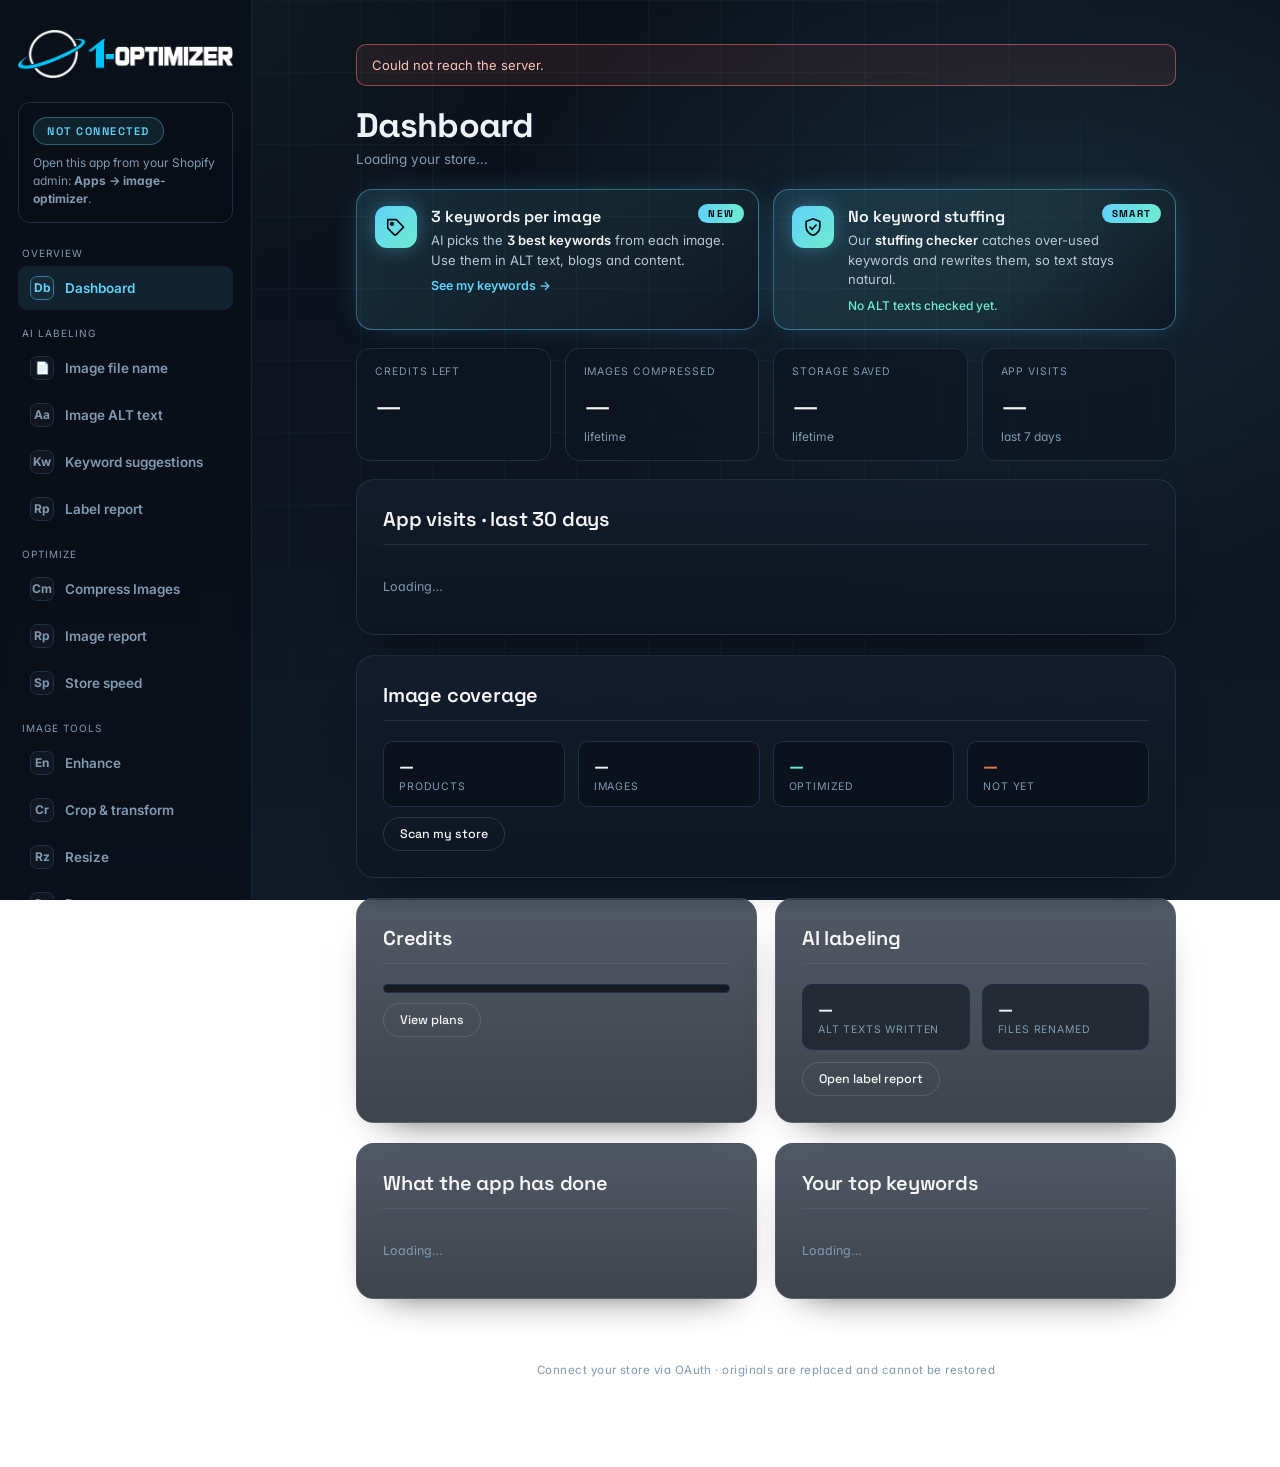
==== commit ba69f067: "chage in the code" ====
--- a/templates/index.html
+++ b/templates/index.html
@@ -279,6 +279,50 @@
   .legend span { display:flex; align-items:center; gap:7px; }
   .dot { width:9px; height:9px; border-radius:50%; display:inline-block; }
   .dot.moss { background:var(--moss); } .dot.ember { background:var(--ember); }
+
+  /* ---- charts ----
+     Fill colors are deeper steps of the brand glow/mint/ember, checked for
+     contrast and colour-blind separation on the dark panel. Blue and mint are
+     too close to sit side by side, so a stacked bar never puts them next to each other. */
+  :root { --viz-amount:#2596c7; --viz-done:#23a88c; --viz-todo:#d0643a; --viz-rest:#34465e;
+          --viz-grid:rgba(127,154,178,.13); --viz-base:#2c3d55; }
+  .viz-two { display:grid; grid-template-columns:repeat(auto-fit, minmax(260px, 1fr)); gap:22px; margin-top:18px; }
+  .viz-h { font-family:var(--mono); font-size:11.5px; letter-spacing:.04em; color:var(--fog); margin:0 0 10px; font-weight:400; }
+  .viz-empty { font-size:12.5px; color:var(--fog); padding:14px 0; }
+  .viz-stack { display:flex; gap:2px; height:14px; border-radius:4px; overflow:hidden; background:rgba(9,14,22,.8); }
+  .viz-stack.is-empty { opacity:.5; }
+  .viz-seg { flex:1 1 0; min-width:3px; cursor:default; transition:filter .15s; }
+  .viz-seg:hover, .viz-seg:focus-visible { filter:brightness(1.25); outline:none; }
+  .viz-legend { display:flex; flex-wrap:wrap; gap:6px 18px; margin-top:10px; font-size:12px; color:var(--fog); }
+  .viz-legend span { display:flex; align-items:center; gap:7px; }
+  .viz-legend i { width:10px; height:10px; border-radius:2px; flex:none; }
+  .viz-legend b { color:var(--mist); font-weight:600; }
+  .viz-bars { display:flex; flex-direction:column; gap:2px; }
+  .viz-row { display:grid; grid-template-columns:minmax(80px, 38%) 1fr auto; align-items:center; gap:10px; padding:4px 6px; margin:0 -6px; border-radius:6px; cursor:default; }
+  .viz-row:hover, .viz-row:focus-visible { background:rgba(127,154,178,.08); outline:none; }
+  .viz-name { font-size:12.5px; color:var(--mist); overflow:hidden; text-overflow:ellipsis; white-space:nowrap; }
+  .viz-track { height:10px; }
+  .viz-bar { display:block; height:100%; border-radius:0 4px 4px 0; transition:width .45s ease; }
+  .viz-val { font-size:12px; color:var(--fog); font-variant-numeric:tabular-nums; min-width:44px; text-align:right; }
+  .viz-svg { display:block; overflow:visible; }
+  .viz-svg .viz-grid { stroke:var(--viz-grid); stroke-width:1; }
+  .viz-svg .viz-base { stroke:var(--viz-base); stroke-width:1; }
+  .viz-svg .viz-tick { fill:var(--fog); font-size:10.5px; font-family:var(--body); font-variant-numeric:tabular-nums; }
+  .viz-svg .viz-col { outline:none; }
+  .viz-svg .viz-col:hover path, .viz-svg .viz-col:focus path { filter:brightness(1.3); }
+  .viz-svg .viz-col:hover .viz-hit, .viz-svg .viz-col:focus .viz-hit { fill:rgba(127,154,178,.07); }
+  .viz-table { margin-top:10px; font-size:12px; color:var(--fog); }
+  .viz-table summary { cursor:pointer; width:max-content; }
+  .viz-table .h-table-wrap { margin-top:8px; max-height:220px; overflow-y:auto; }
+  .viz-tip {
+    position:fixed; z-index:1000; pointer-events:none; display:flex; flex-direction:column; gap:3px;
+    background:#0a111b; border:1px solid var(--line); border-radius:8px; padding:8px 11px;
+    box-shadow:0 10px 26px -12px rgba(0,0,0,.9); max-width:260px;
+  }
+  .viz-tip[hidden] { display:none; }
+  .viz-tip b { font-size:14px; color:var(--mist); font-variant-numeric:tabular-nums; }
+  .viz-tip span { display:flex; align-items:center; gap:6px; font-size:11.5px; color:var(--fog); }
+  .viz-tip i { width:12px; height:2px; border-radius:1px; flex:none; }
 
   .log {
     background:rgba(6,10,16,.75); border:1px solid var(--line); border-radius:10px;
@@ -556,6 +600,8 @@
             <span class="hist-stat" id="hist-stat"></span>
             <div class="rp hidden" id="rp"></div>
           </div>
+          <h3 class="viz-h" style="margin-top:16px;">Visits per day</h3>
+          <div id="hist-chart" style="margin-bottom:18px;"></div>
           <div class="h-table-wrap">
             <table class="h-table">
               <thead><tr><th>Time</th><th>City</th><th>IP address</th><th>Page</th><th>Device</th></tr></thead>
@@ -604,8 +650,13 @@
         </div>
 
         <div class="panel">
+          <h2>App visits · last 30 days</h2>
+          <div id="dc-visits-chart"><div class="viz-empty">Loading…</div></div>
+        </div>
+
+        <div class="panel">
           <h2>Image coverage</h2>
-          <div class="bar-track"><div class="bar-fill moss" id="dc-cov-bar" style="width:0%"></div></div>
+          <div id="dc-cov-chart" style="margin-bottom:16px;"></div>
           <div class="grid4">
             <div class="mini"><div class="n" id="dc-products">—</div><div class="l">Products</div></div>
             <div class="mini"><div class="n" id="dc-images">—</div><div class="l">Images</div></div>
@@ -634,9 +685,15 @@
             <button class="btn-ghost" id="dc-label-report" style="padding:8px 16px; font-size:12.5px; margin-top:12px;">Open label report</button>
           </div>
         </div>
-        <div class="panel">
-          <h2>Your top keywords</h2>
-          <div class="chips" id="dc-topkw"><span class="note" style="margin:0;">Nothing yet — run ALT text labeling and your keywords will appear here.</span></div>
+        <div class="dash-two">
+          <div class="panel">
+            <h2>What the app has done</h2>
+            <div id="dc-work-chart"><div class="viz-empty">Loading…</div></div>
+          </div>
+          <div class="panel">
+            <h2>Your top keywords</h2>
+            <div id="dc-topkw"><div class="viz-empty">Loading…</div></div>
+          </div>
         </div>
       </div>
 
@@ -708,6 +765,10 @@
             <div class="mini"><div class="n" id="mini-images">0 / 0</div><div class="l">Images</div></div>
             <div class="mini"><div class="n moss" id="mini-done">0</div><div class="l">Done before</div></div>
             <div class="mini"><div class="n" id="mini-status">Idle</div><div class="l">Status</div></div>
+          </div>
+          <div class="viz-two">
+            <div><h3 class="viz-h">Image size, this run</h3><div id="run-size-chart"></div></div>
+            <div><h3 class="viz-h">What happened to each image</h3><div id="run-outcome-chart"></div></div>
           </div>
         </div>
 
@@ -762,6 +823,23 @@
             </span>
           </label>
 
+          <div class="field" style="margin-top:18px; max-width:340px;">
+            <label for="ai-language">Language</label>
+            <input type="text" id="ai-language" list="ai-language-list" value="English" maxlength="40" autocomplete="off" placeholder="Pick or type any language">
+            <datalist id="ai-language-list">
+              <option value="English"></option><option value="Hindi"></option><option value="Spanish"></option>
+              <option value="French"></option><option value="German"></option><option value="Italian"></option>
+              <option value="Portuguese"></option><option value="Dutch"></option><option value="Arabic"></option>
+              <option value="Bengali"></option><option value="Tamil"></option><option value="Telugu"></option>
+              <option value="Marathi"></option><option value="Gujarati"></option><option value="Punjabi"></option>
+              <option value="Urdu"></option><option value="Chinese (Simplified)"></option><option value="Japanese"></option>
+              <option value="Korean"></option><option value="Russian"></option><option value="Turkish"></option>
+              <option value="Indonesian"></option><option value="Thai"></option><option value="Vietnamese"></option>
+              <option value="Polish"></option><option value="Swedish"></option>
+            </datalist>
+            <span class="hint" style="display:block; color:var(--fog); font-size:12px; margin-top:6px; line-height:1.5;">ALT text and keywords are written in this language. Pick one or type any other. File names always use plain a–z letters.</span>
+          </div>
+
           <h2 style="margin-top:28px;">What to label</h2>
           <div class="segmented">
             <button class="seg" data-ai-scope="collection">A collection</button>
@@ -800,6 +878,8 @@
             <div class="mini"><div class="n" id="ai-mini-renamed">0</div><div class="l">Renamed</div></div>
             <div class="mini"><div class="n ember" id="ai-mini-status">Idle</div><div class="l">Status</div></div>
           </div>
+          <h3 class="viz-h" style="margin-top:20px;">Products in this run</h3>
+          <div id="ai-progress-chart"></div>
         </div>
 
         <div class="panel">
@@ -820,7 +900,7 @@
             <button class="btn-ghost" id="ai-report-refresh">Refresh</button>
           </div>
 
-          <div class="bar-track"><div class="bar-fill moss" id="ai-report-bar"></div></div>
+          <div id="ai-report-chart" style="margin-bottom:16px;"></div>
           <div class="grid4">
             <div class="mini"><div class="n" id="ai-rep-products">—</div><div class="l">Products</div></div>
             <div class="mini"><div class="n" id="ai-rep-images">—</div><div class="l">Images</div></div>
@@ -832,6 +912,10 @@
             Shows each image's <b>current ALT text</b> right from Shopify, plus whether this app is the one that set it. The record of what this app has touched lives in a metafield (namespace <code>image_ai_labels</code>).
             <button class="link-btn danger" id="ai-reset-ledger">Reset the record</button>
           </p>
+          <div class="viz-two">
+            <div><h3 class="viz-h">Images labeled per day</h3><div id="ai-report-days"><div class="viz-empty">Press Refresh to load.</div></div></div>
+            <div><h3 class="viz-h">Most images still to label</h3><div id="ai-report-pending"></div></div>
+          </div>
         </div>
 
         <div class="panel">
@@ -876,11 +960,13 @@
               </div>
             </div>
           </div>
+          <h3 class="viz-h" style="margin-top:20px;">ALT texts checked for stuffing</h3>
+          <div id="kw-stuff-chart"></div>
         </div>
 
         <div class="panel">
           <h2>Top keywords across your store</h2>
-          <div class="chips" id="kw-top"><span class="note" style="margin:0;">Loading…</span></div>
+          <div id="kw-top"><div class="viz-empty">Loading…</div></div>
           <div class="row" style="margin-top:14px; justify-content:flex-start; gap:10px;">
             <button class="btn-ghost" id="kw-copy-all" style="padding:8px 16px; font-size:12.5px;">Copy all keywords</button>
             <a class="btn-ghost" href="/api/keywords.csv" style="padding:8px 16px; font-size:12.5px; text-decoration:none; display:inline-block;">Download CSV</a>
@@ -925,8 +1011,10 @@
           </div>
           <p class="note" id="sp-compare" style="margin:14px 0 0;"></p>
           <p class="note" id="sp-ext" style="margin:8px 0 0;"></p>
-          <h2 style="margin-top:22px; font-size:16px;">Heaviest images</h2>
-          <div class="h-table-wrap"><table class="h-table"><thead><tr><th>Image</th><th>Size</th></tr></thead><tbody id="sp-heavy"></tbody></table></div>
+          <div class="viz-two">
+            <div><h3 class="viz-h">Images on your home page</h3><div id="sp-practice-chart"></div></div>
+            <div><h3 class="viz-h">Heaviest images</h3><div id="sp-heavy"></div></div>
+          </div>
           <div class="row" style="margin-top:14px; justify-content:flex-start;"><button class="btn-primary" data-go="run" style="padding:9px 20px; font-size:13px;">Compress my images</button></div>
         </div>
       </div>
@@ -943,7 +1031,7 @@
             <button class="btn-ghost" id="report-refresh">Refresh</button>
           </div>
 
-          <div class="bar-track"><div class="bar-fill moss" id="report-bar"></div></div>
+          <div id="report-chart" style="margin-bottom:16px;"></div>
           <div class="grid4">
             <div class="mini"><div class="n" id="rep-products">—</div><div class="l">Products</div></div>
             <div class="mini"><div class="n" id="rep-images">—</div><div class="l">Images</div></div>
@@ -955,6 +1043,10 @@
             The record lives in a metafield on your store (namespace <code>image_compactor</code>), created by this app on its first successful run. Shop-level metafields have no screen in the Shopify admin, so this page is where you see them.
             <button class="link-btn danger" id="reset-ledger">Reset the record</button>
           </p>
+          <div class="viz-two">
+            <div><h3 class="viz-h">Images optimized per day</h3><div id="report-days"><div class="viz-empty">Press Refresh to load.</div></div></div>
+            <div><h3 class="viz-h">Most images not optimized</h3><div id="report-pending"></div></div>
+          </div>
         </div>
 
         <div class="panel">
@@ -1423,6 +1515,207 @@
 function fmtBytes(n) {
   if (n >= 1024 * 1024) return (n / (1024 * 1024)).toFixed(2) + ' MB';
   return Math.round(n / 1024) + ' KB';
+}
+
+/* ================= Charts =================
+   Three small chart types shared by every page: a ranked bar list, a
+   part-to-whole stacked bar and a per-day column chart. Labels come from store
+   data (product names, keywords), so they only ever go in via textContent. */
+const VIZ = { amount: 'var(--viz-amount)', done: 'var(--viz-done)', todo: 'var(--viz-todo)', rest: 'var(--viz-rest)' };
+const vizTip = document.createElement('div');
+vizTip.className = 'viz-tip'; vizTip.hidden = true; vizTip.setAttribute('role', 'tooltip');
+document.body.appendChild(vizTip);
+
+function vizShowTip(target, value, label, color, ev) {
+  vizTip.innerHTML = '';
+  const v = document.createElement('b'); v.textContent = value;
+  const l = document.createElement('span'); l.textContent = label;
+  if (color) { const k = document.createElement('i'); k.style.background = color; l.prepend(k); }
+  vizTip.append(v, l); vizTip.hidden = false;
+  const r = target.getBoundingClientRect();
+  const x = ev ? ev.clientX : r.left + r.width / 2, y = ev ? ev.clientY : r.top;
+  const w = vizTip.offsetWidth, h = vizTip.offsetHeight;
+  vizTip.style.left = Math.min(window.innerWidth - w - 8, Math.max(8, x - w / 2)) + 'px';
+  vizTip.style.top = (y - h - 12 < 8 ? y + 18 : y - h - 12) + 'px';
+}
+function vizHideTip() { vizTip.hidden = true; }
+function vizHover(el, value, label, color, focusable = true) {
+  if (focusable) el.setAttribute('tabindex', '0');
+  el.setAttribute('aria-label', `${label}: ${value}`);
+  el.addEventListener('pointermove', e => vizShowTip(el, value, label, color, e));
+  el.addEventListener('pointerleave', vizHideTip);
+  el.addEventListener('focus', () => vizShowTip(el, value, label, color));
+  el.addEventListener('blur', vizHideTip);
+}
+function vizEmpty(el, text) {
+  el.innerHTML = '';
+  const d = document.createElement('div'); d.className = 'viz-empty'; d.textContent = text; el.appendChild(d);
+}
+
+// Ranked horizontal bars. items: [{label, value, text?}] — text is the shown value (default: the count).
+function vizBars(el, items, { color = VIZ.amount, max, empty = 'Nothing to show yet.' } = {}) {
+  if (!items.length) { vizEmpty(el, empty); return; }
+  el.innerHTML = '';
+  const top = max || Math.max(1, ...items.map(i => i.value));
+  const list = document.createElement('div'); list.className = 'viz-bars';
+  items.forEach(it => {
+    const shown = it.text || nf(it.value);
+    const row = document.createElement('div'); row.className = 'viz-row';
+    const name = document.createElement('span'); name.className = 'viz-name'; name.textContent = it.label; name.title = it.label;
+    const track = document.createElement('span'); track.className = 'viz-track';
+    const bar = document.createElement('span'); bar.className = 'viz-bar'; bar.style.background = color;
+    bar.style.width = (it.value > 0 ? Math.max(1, Math.min(100, 100 * it.value / top)) : 0) + '%';
+    track.appendChild(bar);
+    const val = document.createElement('span'); val.className = 'viz-val'; val.textContent = shown;
+    row.append(name, track, val);
+    vizHover(row, shown, it.label, color);
+    list.appendChild(row);
+  });
+  el.appendChild(list);
+}
+
+// One 100% bar split into parts: [{label, value, color}]. The legend below carries every count.
+function vizStack(el, parts, { fmt = nf } = {}) {
+  el.innerHTML = '';
+  const total = parts.reduce((s, p) => s + p.value, 0);
+  const bar = document.createElement('div'); bar.className = 'viz-stack' + (total ? '' : ' is-empty');
+  const legend = document.createElement('div'); legend.className = 'viz-legend';
+  parts.forEach(p => {
+    const pct = total ? Math.round(100 * p.value / total) : 0;
+    if (p.value > 0) {
+      const seg = document.createElement('span'); seg.className = 'viz-seg';
+      seg.style.flexGrow = p.value; seg.style.background = p.color;
+      vizHover(seg, `${fmt(p.value)} · ${pct}%`, p.label, p.color);
+      bar.appendChild(seg);
+    }
+    const key = document.createElement('span');
+    const sw = document.createElement('i'); sw.style.background = p.color;
+    const b = document.createElement('b'); b.textContent = fmt(p.value);
+    key.append(sw, document.createTextNode(p.label + ' '), b, document.createTextNode(total ? ` (${pct}%)` : ''));
+    legend.appendChild(key);
+  });
+  el.append(bar, legend);
+}
+
+// A collapsed table under a chart, so every value is readable without hovering.
+function vizTable(el, head, rows) {
+  const d = document.createElement('details'); d.className = 'viz-table';
+  const s = document.createElement('summary'); s.textContent = 'Show as table';
+  const wrap = document.createElement('div'); wrap.className = 'h-table-wrap';
+  const t = document.createElement('table'); t.className = 'h-table';
+  const hr = document.createElement('tr');
+  head.forEach(h => { const th = document.createElement('th'); th.textContent = h; hr.appendChild(th); });
+  const thead = document.createElement('thead'); thead.appendChild(hr);
+  const tb = document.createElement('tbody');
+  rows.forEach(r => {
+    const tr = document.createElement('tr');
+    r.forEach(c => { const td = document.createElement('td'); td.textContent = c; tr.appendChild(td); });
+    tb.appendChild(tr);
+  });
+  t.append(thead, tb); wrap.appendChild(t); d.append(s, wrap); el.appendChild(d);
+}
+
+const vizDayKey = d => `${d.getFullYear()}-${String(d.getMonth() + 1).padStart(2, '0')}-${String(d.getDate()).padStart(2, '0')}`;
+
+// Every day from `start` to `end` (local dates), each with its count from `counts` ({"YYYY-MM-DD": n}).
+function vizDayRange(start, end, counts) {
+  const out = [], last = vizDayKey(end);
+  for (let d = new Date(start.getFullYear(), start.getMonth(), start.getDate()); vizDayKey(d) <= last; d.setDate(d.getDate() + 1)) {
+    out.push({ day: new Date(d), value: counts[vizDayKey(d)] || 0 });
+  }
+  return out;
+}
+
+// Counts timestamps per local day, over the last `maxDays` days that have any
+// activity (at least two weeks shown, so a single busy day still has context).
+function vizDaysFromTimes(times, maxDays = 60) {
+  const counts = {};
+  let first = null;
+  times.forEach(ts => {
+    const d = new Date(ts);
+    if (isNaN(d)) return;
+    counts[vizDayKey(d)] = (counts[vizDayKey(d)] || 0) + 1;
+    if (!first || d < first) first = d;
+  });
+  const end = new Date(), start = new Date(end);
+  start.setDate(end.getDate() - (maxDays - 1));
+  const minStart = new Date(end); minStart.setDate(end.getDate() - 13);
+  const from = !first ? minStart : first < start ? start : first > minStart ? minStart : first;
+  return vizDayRange(from, end, counts);
+}
+
+function vizNiceMax(v) {
+  if (v <= 1) return 1;
+  const p = 10 ** Math.floor(Math.log10(v));
+  return [1, 2, 2.5, 5, 10].map(m => m * p).find(n => n >= v);
+}
+
+// Per-day columns: [{day: Date, value}], oldest first. Drawn at the real pixel
+// width and redrawn when that changes (pages are hidden until opened).
+function vizDays(el, days, opts = {}) {
+  if (el._vizRO) el._vizRO.disconnect();
+  if (!days.some(d => d.value)) { vizEmpty(el, opts.empty || 'No activity in this period yet.'); return; }
+  let lastW = -1;
+  el._vizRO = new ResizeObserver(() => {
+    const w = el.clientWidth;
+    if (w && w !== lastW) { lastW = w; vizDrawDays(el, days, opts); }
+  });
+  el._vizRO.observe(el);
+}
+
+function vizDrawDays(el, days, { label = 'Count', color = VIZ.amount } = {}) {
+  const NS = 'http://www.w3.org/2000/svg';
+  const mk = (tag, attrs) => { const n = document.createElementNS(NS, tag); for (const k in attrs) n.setAttribute(k, attrs[k]); return n; };
+  el.innerHTML = '';
+  const W = el.clientWidth, H = 180, L = 34, R = 4, T = 10, B = 24;
+  const top = vizNiceMax(Math.max(...days.map(d => d.value)));
+  const y = v => T + (H - T - B) * (1 - v / top);
+  const svg = mk('svg', { width: W, height: H, viewBox: `0 0 ${W} ${H}`, class: 'viz-svg', role: 'img', 'aria-label': `${label} per day` });
+
+  [0, top / 2, top].filter(Number.isInteger).forEach(t => {
+    svg.appendChild(mk('line', { x1: L, x2: W - R, y1: y(t), y2: y(t), class: t ? 'viz-grid' : 'viz-base' }));
+    const tx = mk('text', { x: L - 8, y: y(t) + 3.5, 'text-anchor': 'end', class: 'viz-tick' });
+    tx.textContent = nf(t); svg.appendChild(tx);
+  });
+
+  const slot = (W - L - R) / days.length, bw = Math.max(1, slot - 2);
+  days.forEach((d, i) => {
+    const g = mk('g', { class: 'viz-col' });
+    g.appendChild(mk('rect', { class: 'viz-hit', x: L + i * slot, y: T, width: slot, height: H - T - B, fill: 'transparent' }));
+    if (d.value > 0) {
+      const x = L + i * slot + 1, base = y(0), yt = Math.min(y(d.value), base - 2), r = Math.min(4, bw / 2, base - yt);
+      g.appendChild(mk('path', {
+        fill: color,
+        d: `M${x},${base}V${yt + r}Q${x},${yt} ${x + r},${yt}H${x + bw - r}Q${x + bw},${yt} ${x + bw},${yt + r}V${base}Z`,
+      }));
+    }
+    const when = d.day.toLocaleDateString(undefined, { weekday: 'short', month: 'short', day: 'numeric' });
+    vizHover(g, nf(d.value), `${label} · ${when}`, color, d.value > 0);
+    svg.appendChild(g);
+  });
+
+  const last = days.length - 1;
+  [...new Set([0, Math.floor(last / 2), last])].forEach(i => {
+    const anchor = i === 0 ? 'start' : i === last ? 'end' : 'middle';
+    const x = i === 0 ? L : i === last ? W - R : L + (i + 0.5) * slot;
+    const t = mk('text', { x, y: H - 6, 'text-anchor': anchor, class: 'viz-tick' });
+    t.textContent = days[i].day.toLocaleDateString(undefined, { month: 'short', day: 'numeric' });
+    svg.appendChild(t);
+  });
+
+  el.appendChild(svg);
+  vizTable(el, ['Day', label], days.filter(d => d.value).reverse()
+    .map(d => [d.day.toLocaleDateString(undefined, { dateStyle: 'medium' }), nf(d.value)]));
+}
+
+// Products with the most images still to do, for the two report pages.
+function vizMostPending(el, products, isDone, empty) {
+  const rows = products
+    .map(p => ({ label: p.title, value: p.images.filter(im => !isDone(im)).length }))
+    .filter(r => r.value > 0)
+    .sort((a, b) => b.value - a.value || a.label.localeCompare(b.label))
+    .slice(0, 8);
+  vizBars(el, rows, { color: VIZ.todo, empty });
 }
 function showError(msg) { errorBanner.style.display = 'block'; errorBanner.textContent = msg; }
 function hideError() { errorBanner.style.display = 'none'; }
@@ -2416,7 +2709,14 @@
     $('rep-images').textContent = t.images;
     $('rep-done').textContent = t.optimized;
     $('rep-pending').textContent = t.pending;
-    $('report-bar').style.width = (t.images ? Math.round(100 * t.optimized / t.images) : 0) + '%';
+    vizStack($('report-chart'), [
+      { label: 'Optimized', value: t.optimized, color: VIZ.done },
+      { label: 'Not yet', value: t.pending, color: VIZ.todo },
+    ]);
+    const optimizedAt = data.products.flatMap(p => p.images.filter(im => im.optimized_at).map(im => im.optimized_at));
+    vizDays($('report-days'), vizDaysFromTimes(optimizedAt), { label: 'Images optimized', color: VIZ.done,
+      empty: 'Nothing optimized yet.' });
+    vizMostPending($('report-pending'), data.products, im => im.optimized, 'Every image is optimized.');
     renderReport();
   } catch (e) { showError('Could not load the report.'); }
 }
@@ -2575,7 +2875,14 @@
     $('ai-rep-images').textContent = t.images;
     $('ai-rep-labeled').textContent = t.labeled;
     $('ai-rep-pending').textContent = t.pending;
-    $('ai-report-bar').style.width = (t.images ? Math.round(100 * t.labeled / t.images) : 0) + '%';
+    vizStack($('ai-report-chart'), [
+      { label: 'Labeled', value: t.labeled, color: VIZ.done },
+      { label: 'Not yet', value: t.pending, color: VIZ.todo },
+    ]);
+    const labeledAt = data.products.flatMap(p => p.images.filter(im => im.labeled_at).map(im => im.labeled_at));
+    vizDays($('ai-report-days'), vizDaysFromTimes(labeledAt), { label: 'Images labeled', color: VIZ.done,
+      empty: 'Nothing labeled yet.' });
+    vizMostPending($('ai-report-pending'), data.products, im => im.labeled, 'Every image is labeled.');
     renderAiReport();
   } catch (e) { showError('Could not load the report.'); }
 }
@@ -2841,6 +3148,17 @@
   const pct = s.total_images ? Math.round(100 * s.processed_images / s.total_images) : 0;
   $('bar-fill').style.width = pct + '%';
 
+  vizBars($('run-size-chart'), s.bytes_before ? [
+    { label: 'Before', value: s.bytes_before, text: fmtBytes(s.bytes_before) },
+    { label: 'After', value: s.bytes_after, text: fmtBytes(s.bytes_after) },
+  ] : [], { empty: 'Sizes appear here once a run starts.' });
+  // Images handled so far; the progress bar above already shows what is left.
+  vizStack($('run-outcome-chart'), [
+    { label: 'Optimized', value: s.optimized_images, color: VIZ.done },
+    { label: 'Failed', value: s.failed_images, color: VIZ.todo },
+    { label: 'Already done / skipped', value: s.already_done_images + s.skipped_images, color: VIZ.rest },
+  ]);
+
   logEl.innerHTML = '';
   s.log.forEach(line => logEl.appendChild(renderLogLine(line)));
   logEl.scrollTop = logEl.scrollHeight;
@@ -2868,12 +3186,19 @@
 /* ---------- AI metadata job ---------- */
 const aiStartBtn = $('ai-start-btn'), aiStopBtn = $('ai-stop-btn');
 const aiUpdateAlt = $('ai-update-alt'), aiRenameFiles = $('ai-rename-files');
+const aiLanguage = $('ai-language');
 const aiLogEl = $('ai-log');
 let aiPolling = null;
 let aiWasRunning = false;
 
+try { aiLanguage.value = localStorage.getItem('aiLanguage') || aiLanguage.value; } catch (e) { /* optional */ }
+aiLanguage.addEventListener('change', () => {
+  try { localStorage.setItem('aiLanguage', aiLanguage.value.trim()); } catch (e) { /* optional */ }
+});
+
 function aiScopeBody() {
-  const body = { scope: aiScope, update_alt: aiUpdateAlt.checked, rename_files: aiRenameFiles.checked };
+  const body = { scope: aiScope, update_alt: aiUpdateAlt.checked, rename_files: aiRenameFiles.checked,
+                 language: aiLanguage.value.trim() || 'English' };
   if (aiScope === 'collection') {
     if (!aiCollectionSelect.value) { showError('Choose a collection first.'); return null; }
     if (!aiSelected.size) { showError('Select at least one product.'); return null; }
@@ -2897,7 +3222,7 @@
   if (!body) return;
   {
     const lines = [];
-    if (aiUpdateAlt.checked) lines.push('Write AI ALT text for the images');
+    if (aiUpdateAlt.checked) lines.push(`Write AI ALT text for the images in ${body.language}`);
     if (aiRenameFiles.checked) lines.push('Rename the image files');
     lines.push(body.scope === 'store' ? 'For every product in your store'
       : body.scope === 'collection' ? 'For the products in the chosen collection'
@@ -2935,6 +3260,11 @@
   $('ai-mini-alt').textContent = s.updated_alt;
   $('ai-mini-renamed').textContent = s.renamed_images;
   $('ai-mini-status').textContent = s.status.charAt(0).toUpperCase() + s.status.slice(1);
+  vizStack($('ai-progress-chart'), [
+    { label: 'Labeled', value: s.processed_products - s.failed_products, color: VIZ.done },
+    { label: 'Failed', value: s.failed_products, color: VIZ.todo },
+    { label: 'Still to do', value: Math.max(0, s.total_products - s.processed_products), color: VIZ.rest },
+  ]);
 
   aiLogEl.innerHTML = '';
   s.log.forEach(line => aiLogEl.appendChild(renderLogLine(line)));
@@ -3379,6 +3709,7 @@
   try {
     const q = new URLSearchParams({
       from: H.start.toISOString(), to: addDays(H.end, 1).toISOString(), page,
+      tz: -new Date().getTimezoneOffset(),
     });
     const data = await (await fetch('/api/history?' + q)).json();
     if (!data.ok) { showError(data.error); return; }
@@ -3386,6 +3717,7 @@
     body.innerHTML = '';
     $('hist-stat').innerHTML = `<b>${data.total}</b> visit${data.total === 1 ? '' : 's'} · <b>${data.unique_ips}</b> unique IP${data.unique_ips === 1 ? '' : 's'}`;
     $('hist-empty').classList.toggle('hidden', data.rows.length > 0);
+    vizDays($('hist-chart'), vizDayRange(H.start, H.end, data.daily || {}), { label: 'Visits', empty: 'No visits in this period.' });
     data.rows.forEach(r => {
       const tr = document.createElement('tr');
       const cell = (text, cls) => { const td = document.createElement('td'); td.textContent = text; if (cls) td.className = cls; tr.appendChild(td); };
@@ -3419,7 +3751,7 @@
 async function loadDashboard() {
   $('view-dashboard').classList.add('is-loading-data');
   try {
-    const d = await fetch('/api/dashboard').then(r => r.json());
+    const d = await fetch('/api/dashboard?tz=' + -new Date().getTimezoneOffset()).then(r => r.json());
     if (!d.ok) {
       $('dash-greeting').textContent = 'Dashboard';
       $('dash-sub').textContent = 'Connect your store to see your numbers.';
@@ -3442,8 +3774,18 @@
     $('dc-stuff').textContent = s.stuffing_checked
       ? `${nf(s.stuffing_checked)} ALT texts checked · ${nf(s.stuffing_fixed)} rewritten to avoid stuffing`
       : 'No ALT texts checked yet.';
-    const tk = $('dc-topkw');
-    if (d.top_keywords && d.top_keywords.length) { tk.innerHTML = ''; d.top_keywords.forEach(t => tk.appendChild(chip(t.keyword, t.count))); }
+    vizBars($('dc-topkw'), (d.top_keywords || []).map(t => ({ label: t.keyword, value: t.count, text: `${nf(t.count)} images` })),
+      { empty: 'Nothing yet — run ALT text labeling and your keywords will appear here.' });
+    vizBars($('dc-work-chart'), [
+      { label: 'Images compressed', value: s.images_compressed },
+      { label: 'ALT texts written', value: s.alt_updated },
+      { label: 'Files renamed', value: s.files_renamed },
+      { label: 'Keywords found', value: s.keywords_found },
+      { label: 'Stuffing fixed', value: s.stuffing_fixed },
+    ].map(r => ({ ...r, value: r.value || 0 })));
+    const today = new Date(), monthAgo = new Date(); monthAgo.setDate(today.getDate() - 29);
+    vizDays($('dc-visits-chart'), vizDayRange(monthAgo, today, d.visits_daily || {}),
+      { label: 'Visits', empty: 'No visits in the last 30 days.' });
     $('dc-renamed').textContent = nf(s.files_renamed);
 
     const total = u.free + u.credits, used = Math.min(u.used, total);
@@ -3464,7 +3806,10 @@
   $('dc-images').textContent = nf(cov.images);
   $('dc-done').textContent = nf(cov.optimized);
   $('dc-pending').textContent = nf(cov.pending);
-  $('dc-cov-bar').style.width = cov.images ? (100 * cov.optimized / cov.images) + '%' : '0%';
+  vizStack($('dc-cov-chart'), [
+    { label: 'Optimized', value: cov.optimized, color: VIZ.done },
+    { label: 'Not yet', value: cov.pending, color: VIZ.todo },
+  ]);
   $('dc-cov-note').textContent = (cov.images
     ? `${Math.round(100 * cov.optimized / cov.images)}% optimized` : 'No images found') +
     (at ? ' · scanned ' + new Date(at).toLocaleString(undefined, { dateStyle: 'medium', timeStyle: 'short' }) : '');
@@ -3515,9 +3860,12 @@
     $('kw-stuff').textContent = d.stuffing.checked
       ? `${nf(d.stuffing.checked)} ALT texts checked · ${nf(d.stuffing.fixed)} rewritten to avoid stuffing`
       : 'No ALT texts checked yet.';
-    const top = $('kw-top'); top.innerHTML = '';
-    if (!d.top.length) top.innerHTML = '<span class="note" style="margin:0;">No keywords yet.</span>';
-    d.top.forEach(t => top.appendChild(chip(t.keyword, t.count)));
+    vizStack($('kw-stuff-chart'), [
+      { label: 'Natural on first try', value: d.stuffing.checked - d.stuffing.fixed, color: VIZ.done },
+      { label: 'Rewritten to avoid stuffing', value: d.stuffing.fixed, color: VIZ.todo },
+    ]);
+    vizBars($('kw-top'), d.top.map(t => ({ label: t.keyword, value: t.count, text: `${nf(t.count)} images` })),
+      { empty: 'No keywords yet.' });
     const body = $('kw-body'); body.innerHTML = '';
     $('kw-empty').classList.toggle('hidden', d.products.length > 0);
     d.products.forEach(p => {
@@ -3603,13 +3951,14 @@
     $('sp-ext').textContent = d.extension.detected
       ? 'Storefront extension: running on your store.'
       : (speedInfo && speedInfo.extension_live ? 'Storefront extension: not detected on your home page yet — switch it on in the theme editor (App embeds).' : '');
-    const body = $('sp-heavy'); body.innerHTML = '';
-    im.heaviest.forEach(h => {
-      const tr = document.createElement('tr');
-      const a = document.createElement('td'); a.textContent = decodeURIComponent(h.url.split('?')[0].split('/').pop());
-      const b = document.createElement('td'); b.textContent = fmtBytes(h.bytes); b.style.whiteSpace = 'nowrap';
-      tr.append(a, b); body.appendChild(tr);
-    });
+    const fileName = url => { const f = url.split('?')[0].split('/').pop(); try { return decodeURIComponent(f); } catch (e) { return f; } };
+    vizBars($('sp-heavy'), im.heaviest.map(h => ({ label: fileName(h.url), value: h.bytes, text: fmtBytes(h.bytes) })),
+      { color: VIZ.todo, empty: 'No images measured.' });
+    const ofAll = n => `${nf(n)} of ${nf(im.on_page)}`;
+    vizBars($('sp-practice-chart'), [
+      { label: 'Responsive (srcset)', value: im.with_srcset, text: ofAll(im.with_srcset) },
+      { label: 'Lazy-loaded', value: im.lazy, text: ofAll(im.lazy) },
+    ], { max: Math.max(1, im.on_page), empty: 'No images found on the page.' });
     $('sp-result').classList.remove('hidden');
     renderSpeedFeatures();
     $('sp-note').textContent = d.extension.detected ? '' : $('sp-note').textContent;
